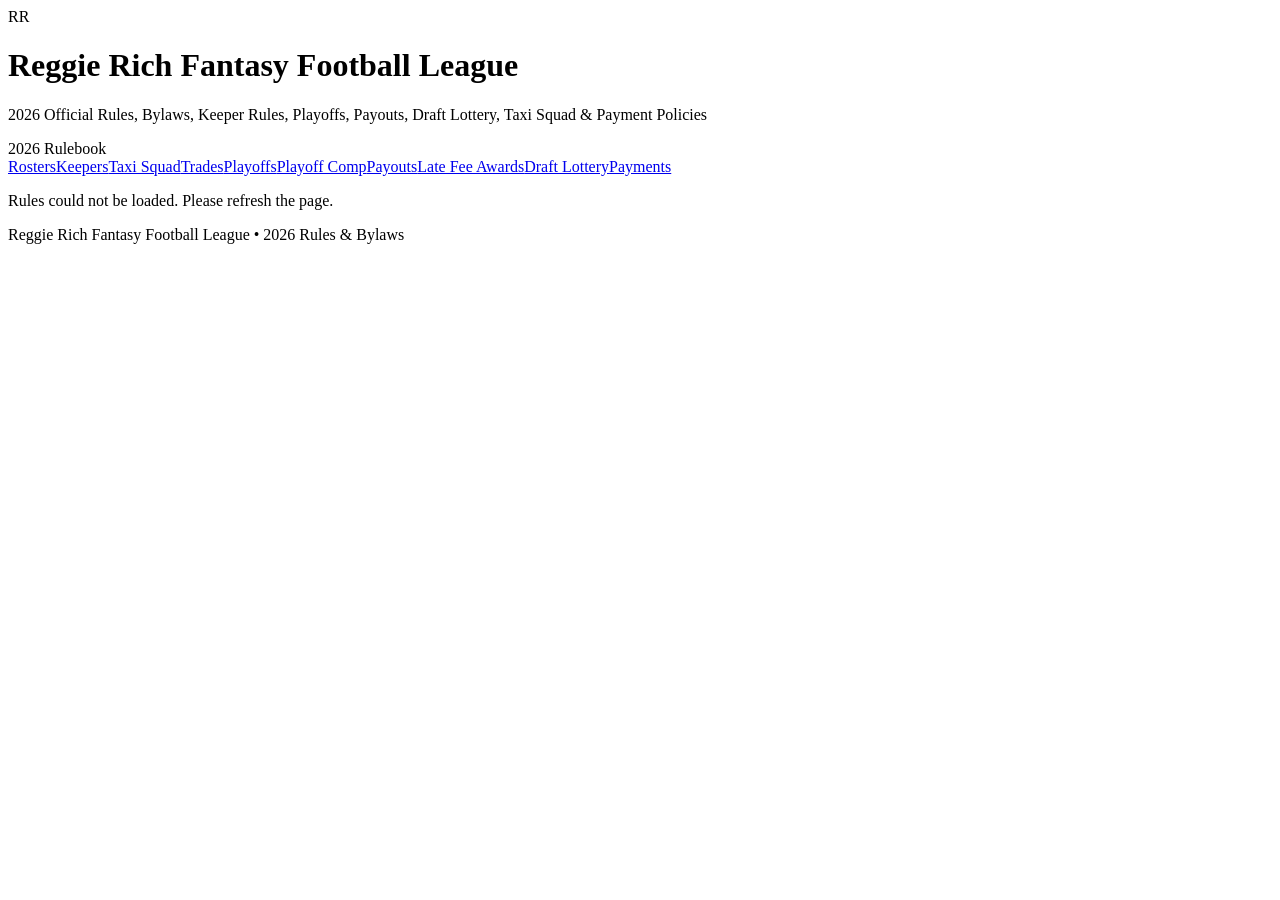
==== index.html @ 4e583990 "Publish 2026 Reggie Rich rules site" ====
<!doctype html><html lang="en"><head><meta charset="utf-8"><meta name="viewport" content="width=device-width,initial-scale=1"><title>Reggie Rich Fantasy Football League — 2026 Rules & Bylaws</title><link rel="stylesheet" href="styles.css"></head><body><header><div class="logo">RR</div><h1>Reggie Rich Fantasy Football League</h1><p>2026 Official Rules, Bylaws, Keeper Rules, Playoffs, Payouts, Draft Lottery, Taxi Squad & Payment Policies</p><span class="badge">2026 Rulebook</span></header><nav><a href="#rosters">Rosters</a><a href="#keepers">Keepers</a><a href="#taxi">Taxi Squad</a><a href="#trades">Trades</a><a href="#playoffs">Playoffs</a><a href="#competition">Playoff Comp</a><a href="#money">Payouts</a><a href="#awards">Late Fee Awards</a><a href="#lottery">Draft Lottery</a><a href="#payments">Payments</a></nav><main id="rules"><p class="loading">Loading official rules…</p></main><footer>Reggie Rich Fantasy Football League • 2026 Rules & Bylaws</footer><script>const files=['01-rosters-keepers.html','02-taxi-trades.html','03-playoffs.html','04-money-awards.html','05-lottery-payments.html'];Promise.all(files.map(f=>fetch(f).then(r=>{if(!r.ok)throw new Error(f);return r.text()}))).then(parts=>document.getElementById('rules').innerHTML=parts.join('')).catch(()=>document.getElementById('rules').innerHTML='<section><div class="content"><p>Rules could not be loaded. Please refresh the page.</p></div></section>');</script></body></html>
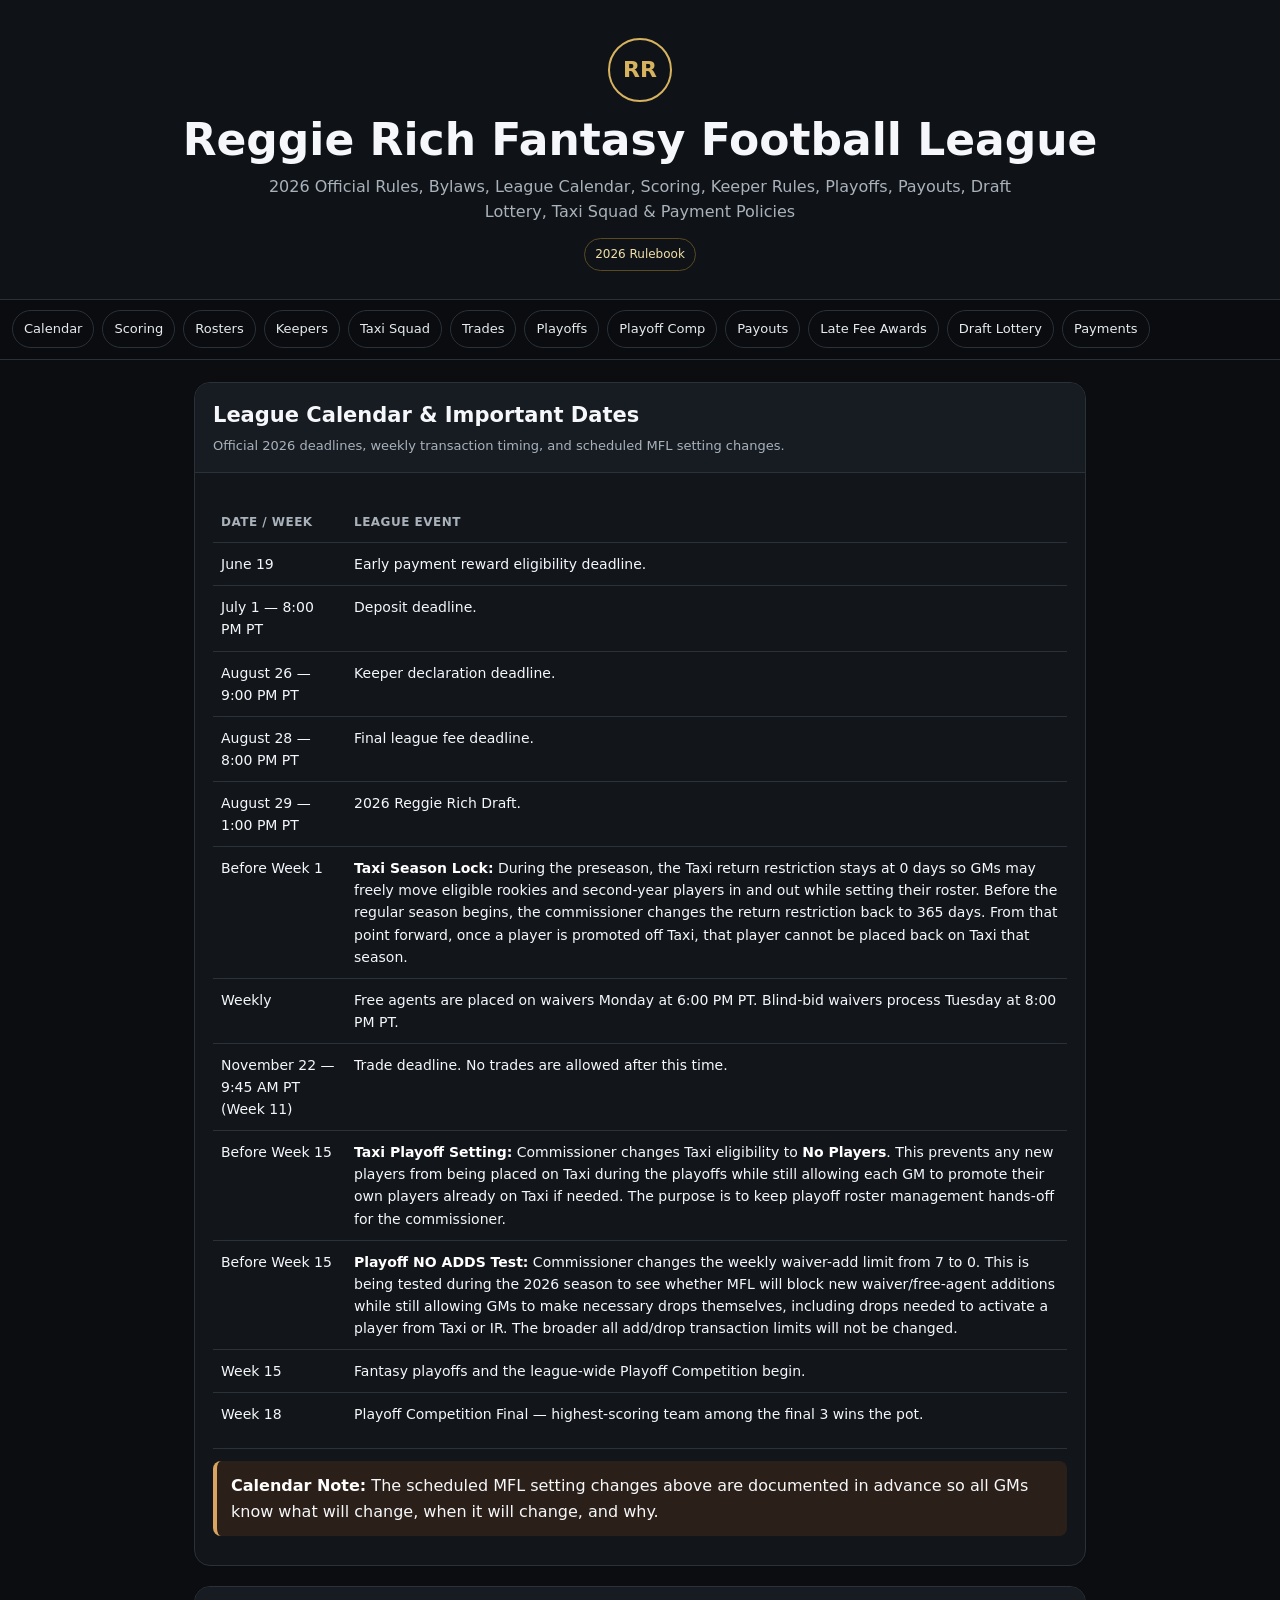
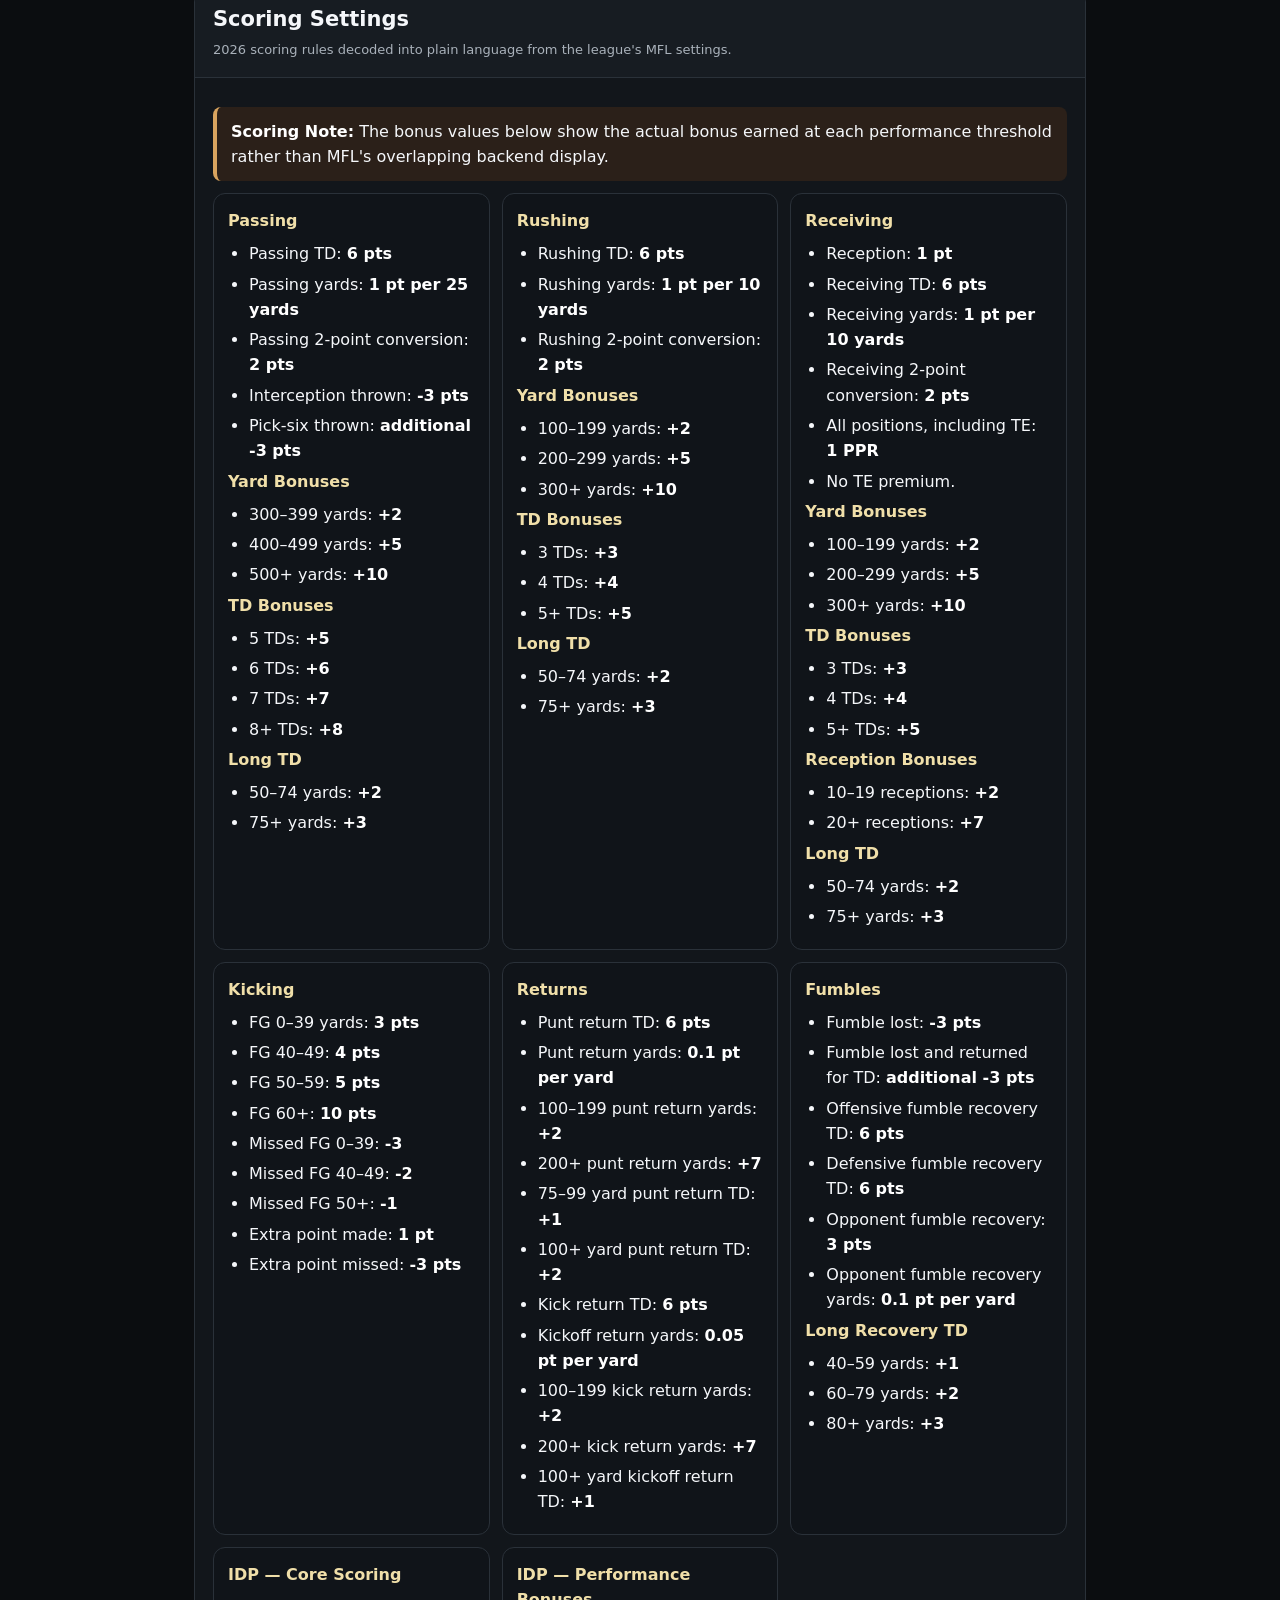
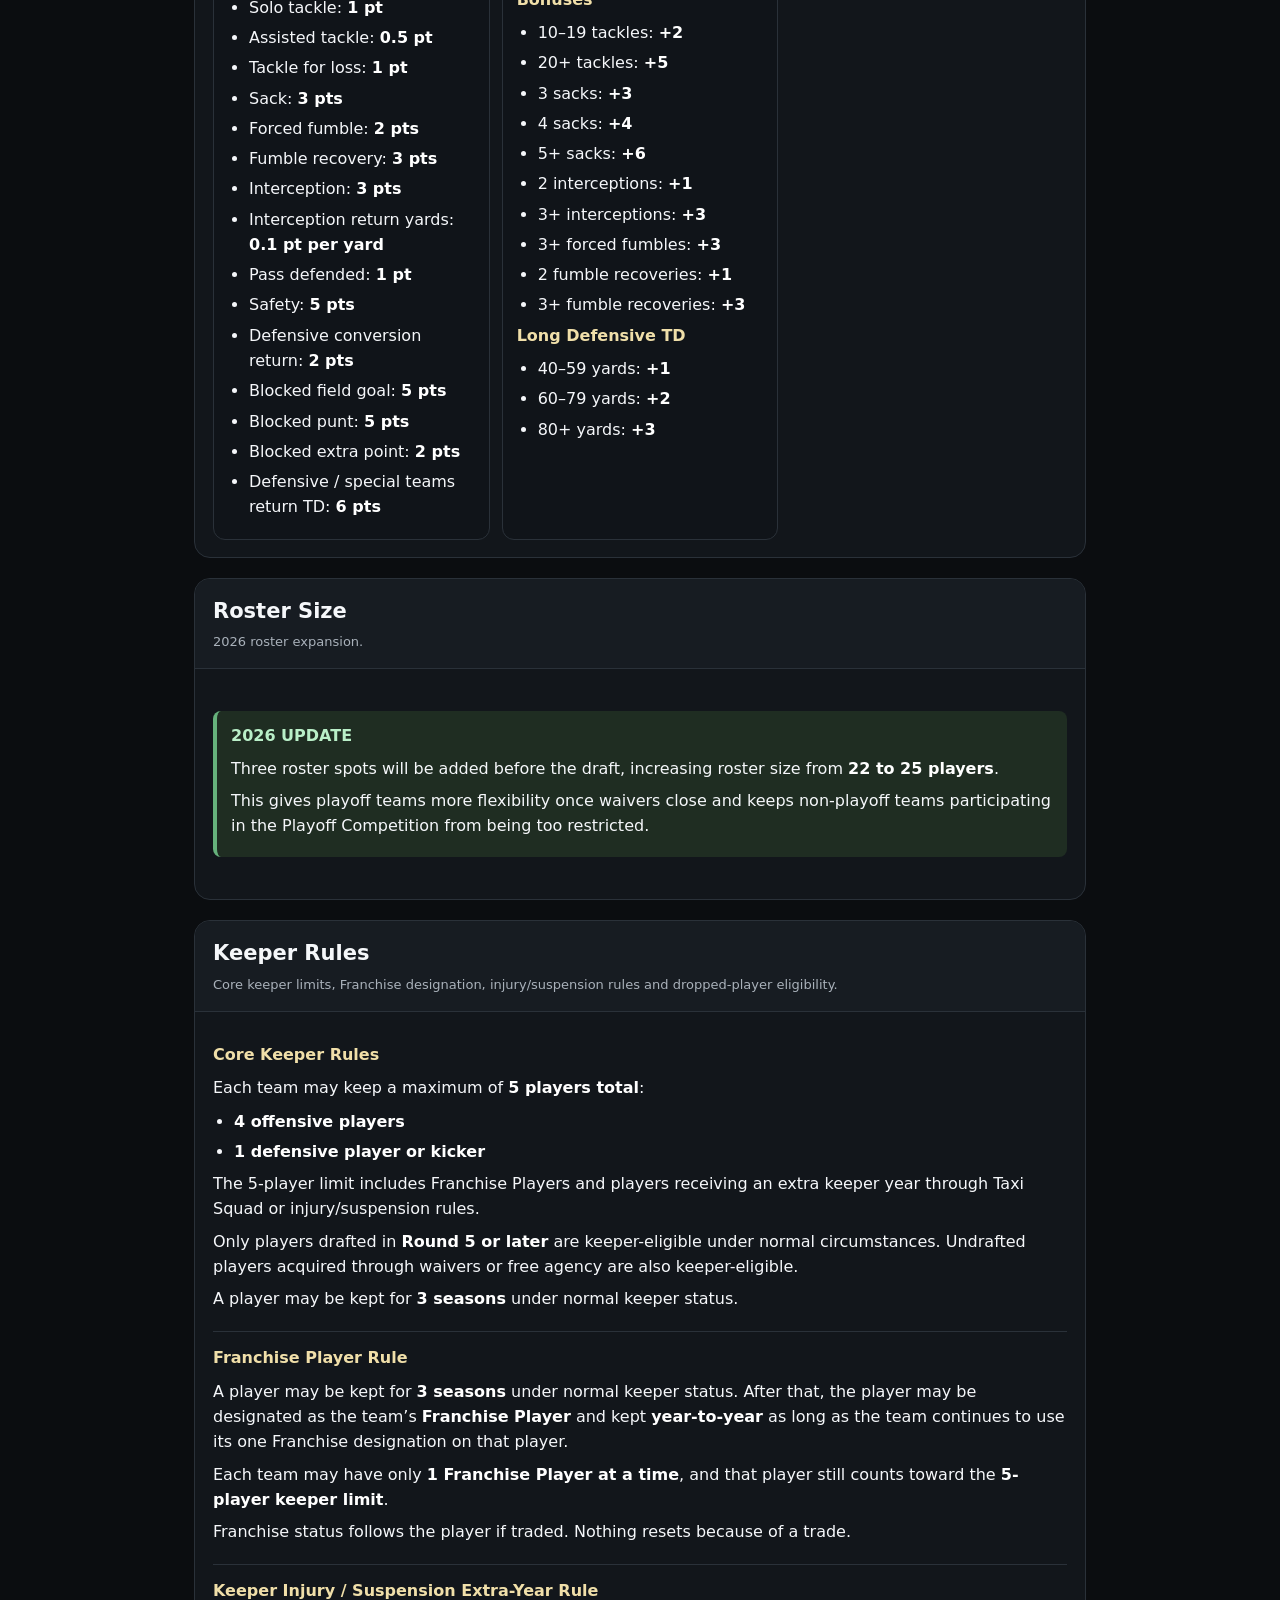
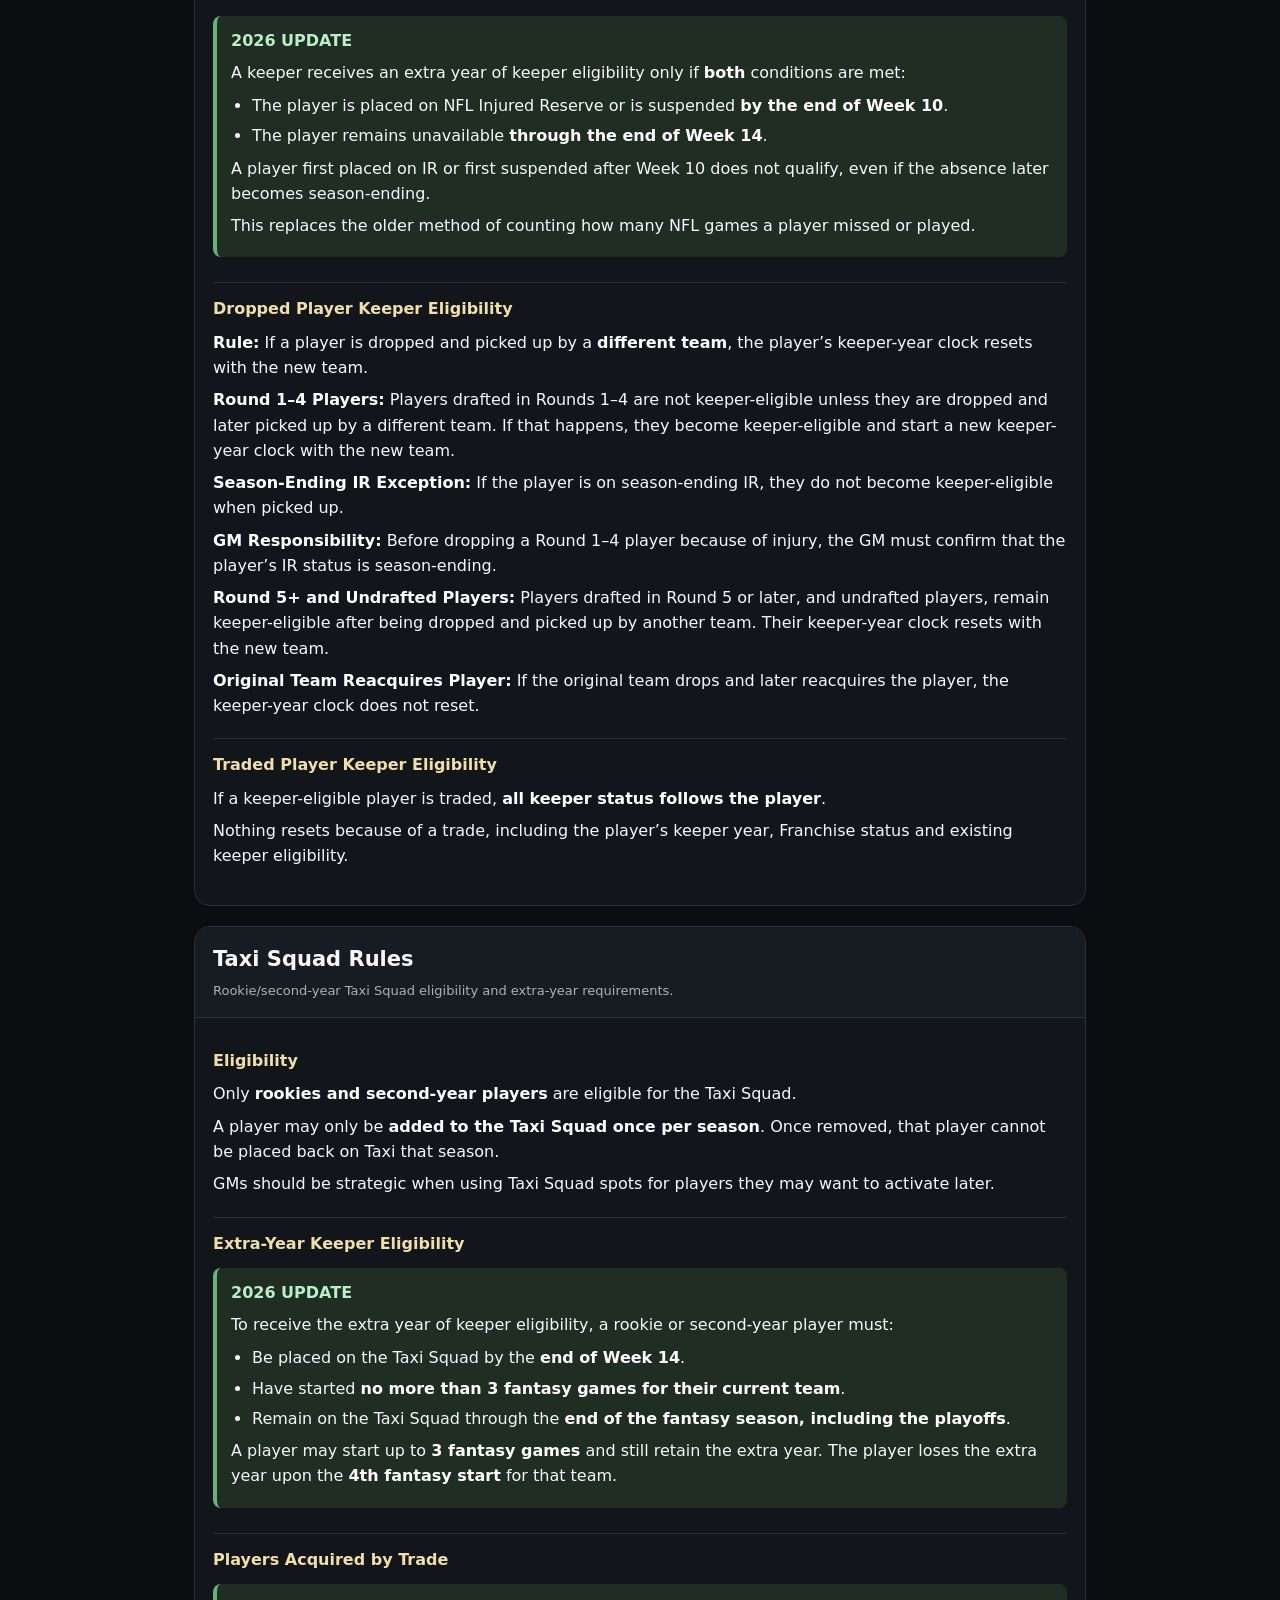
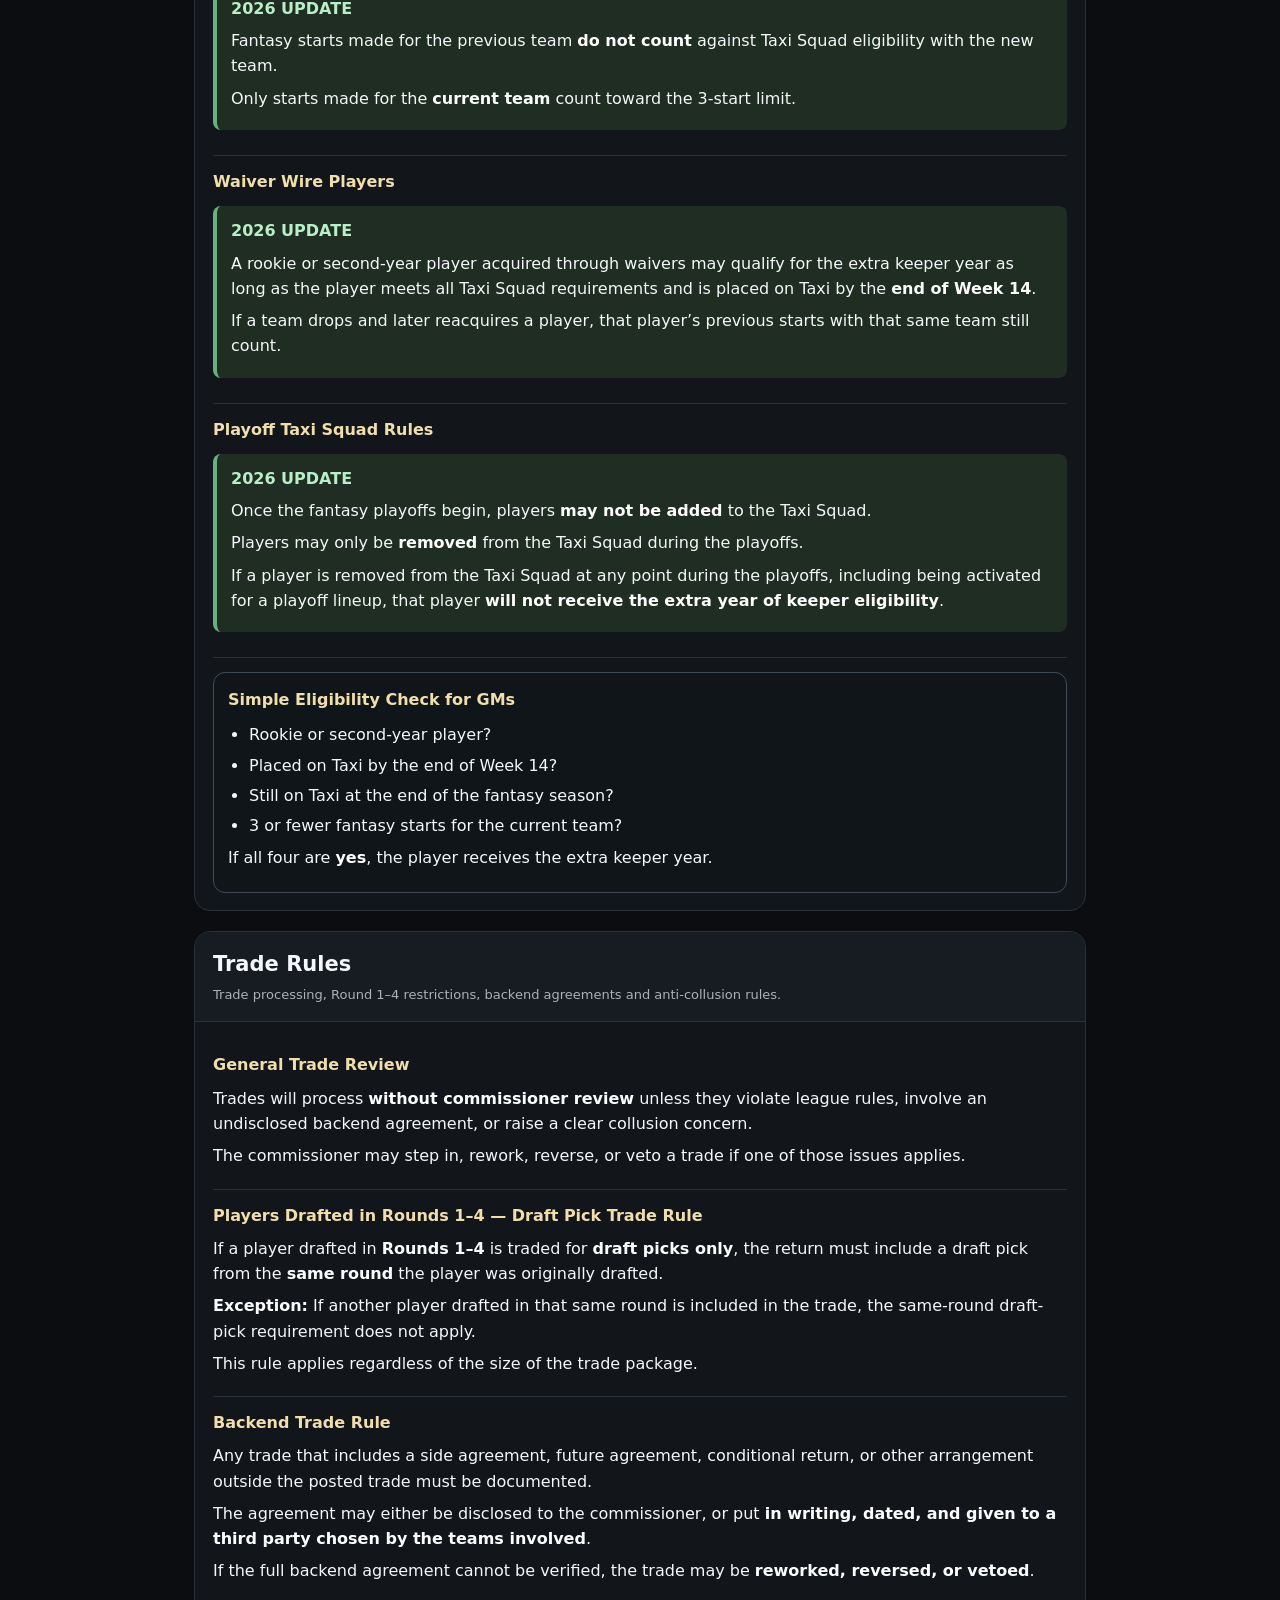
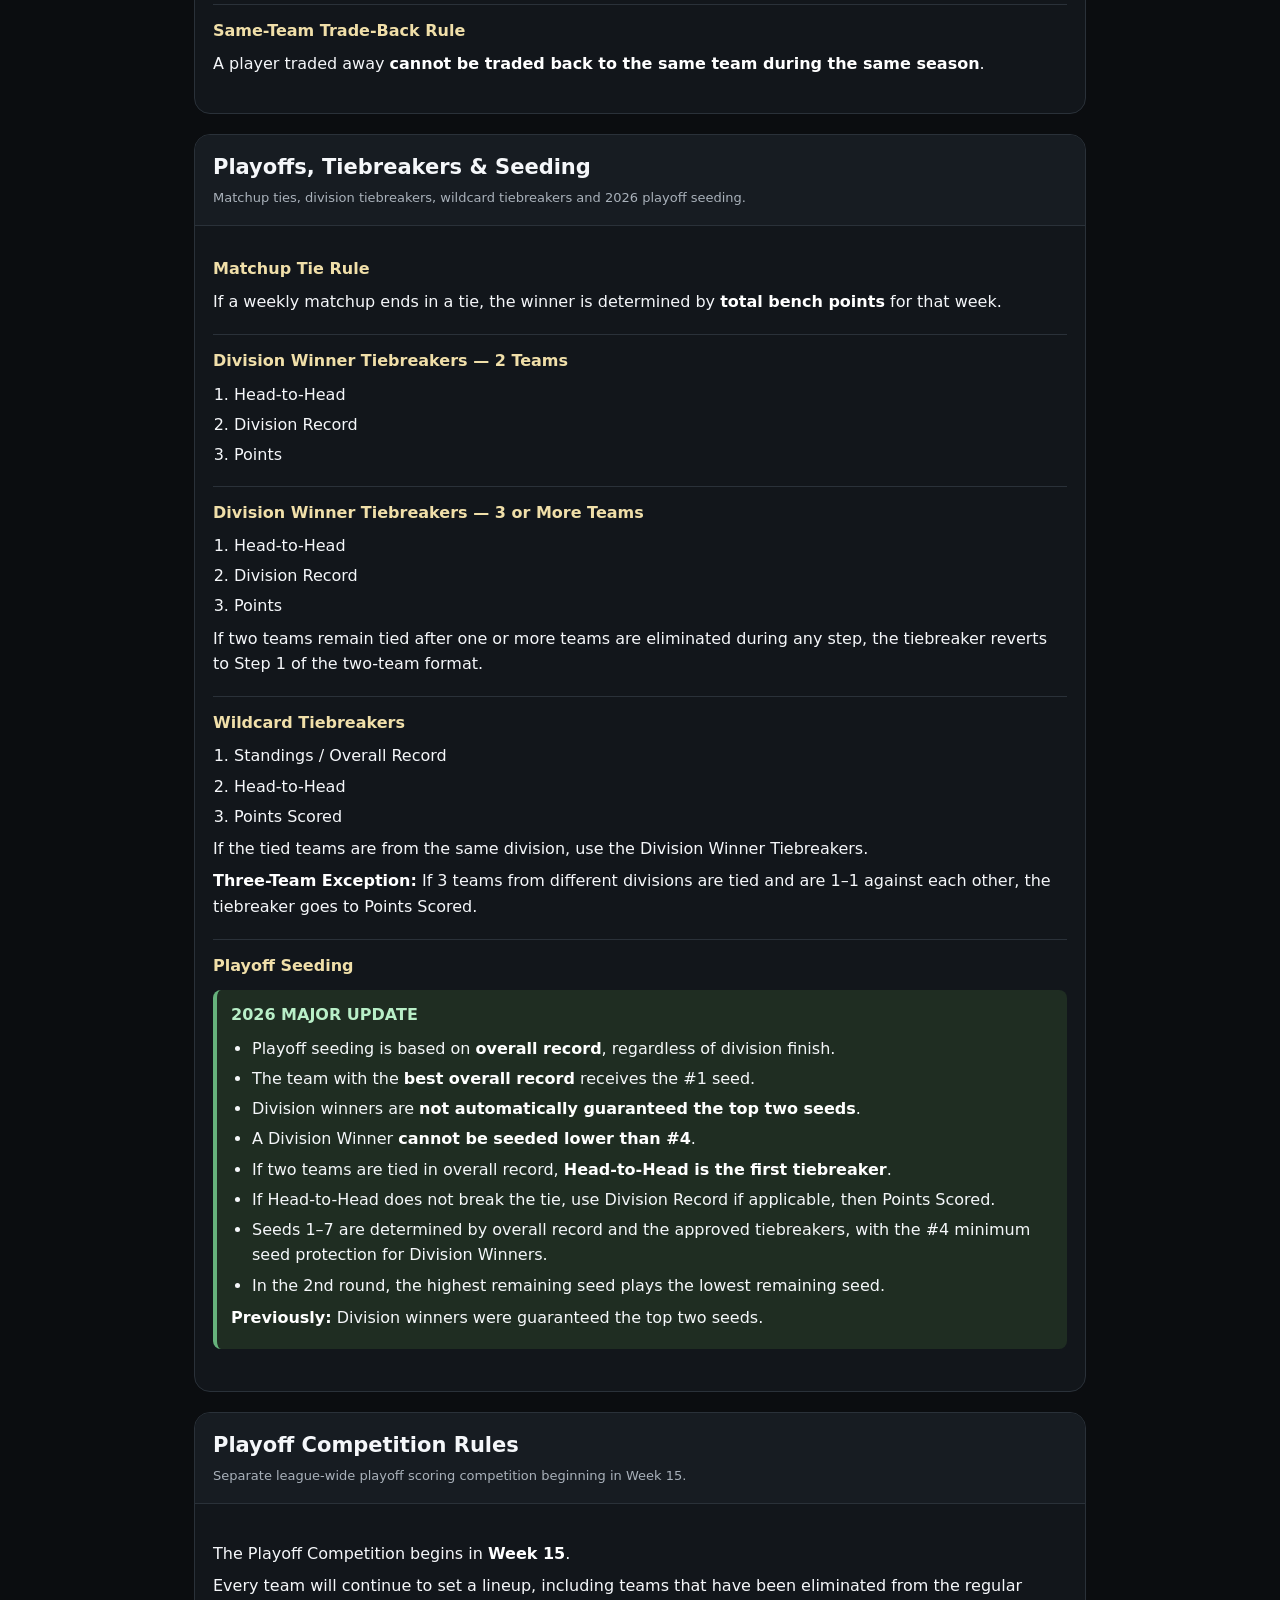
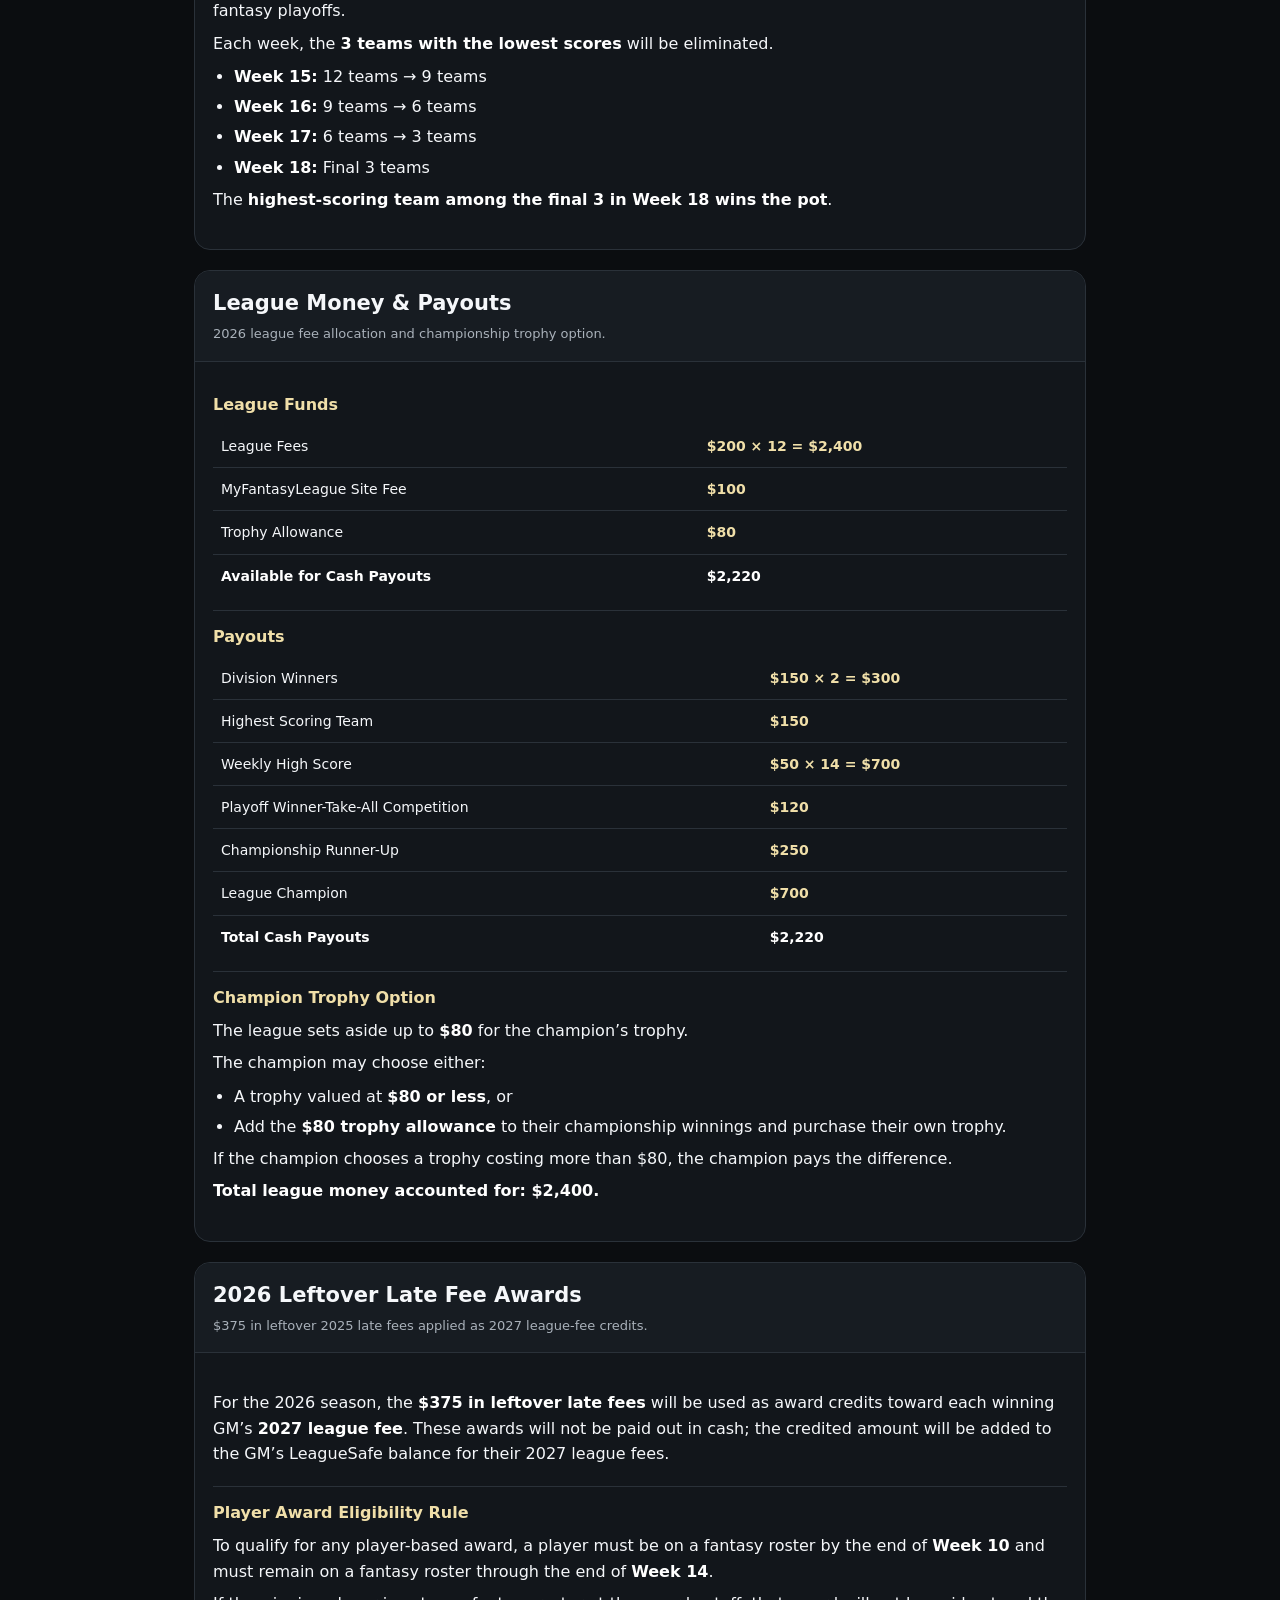
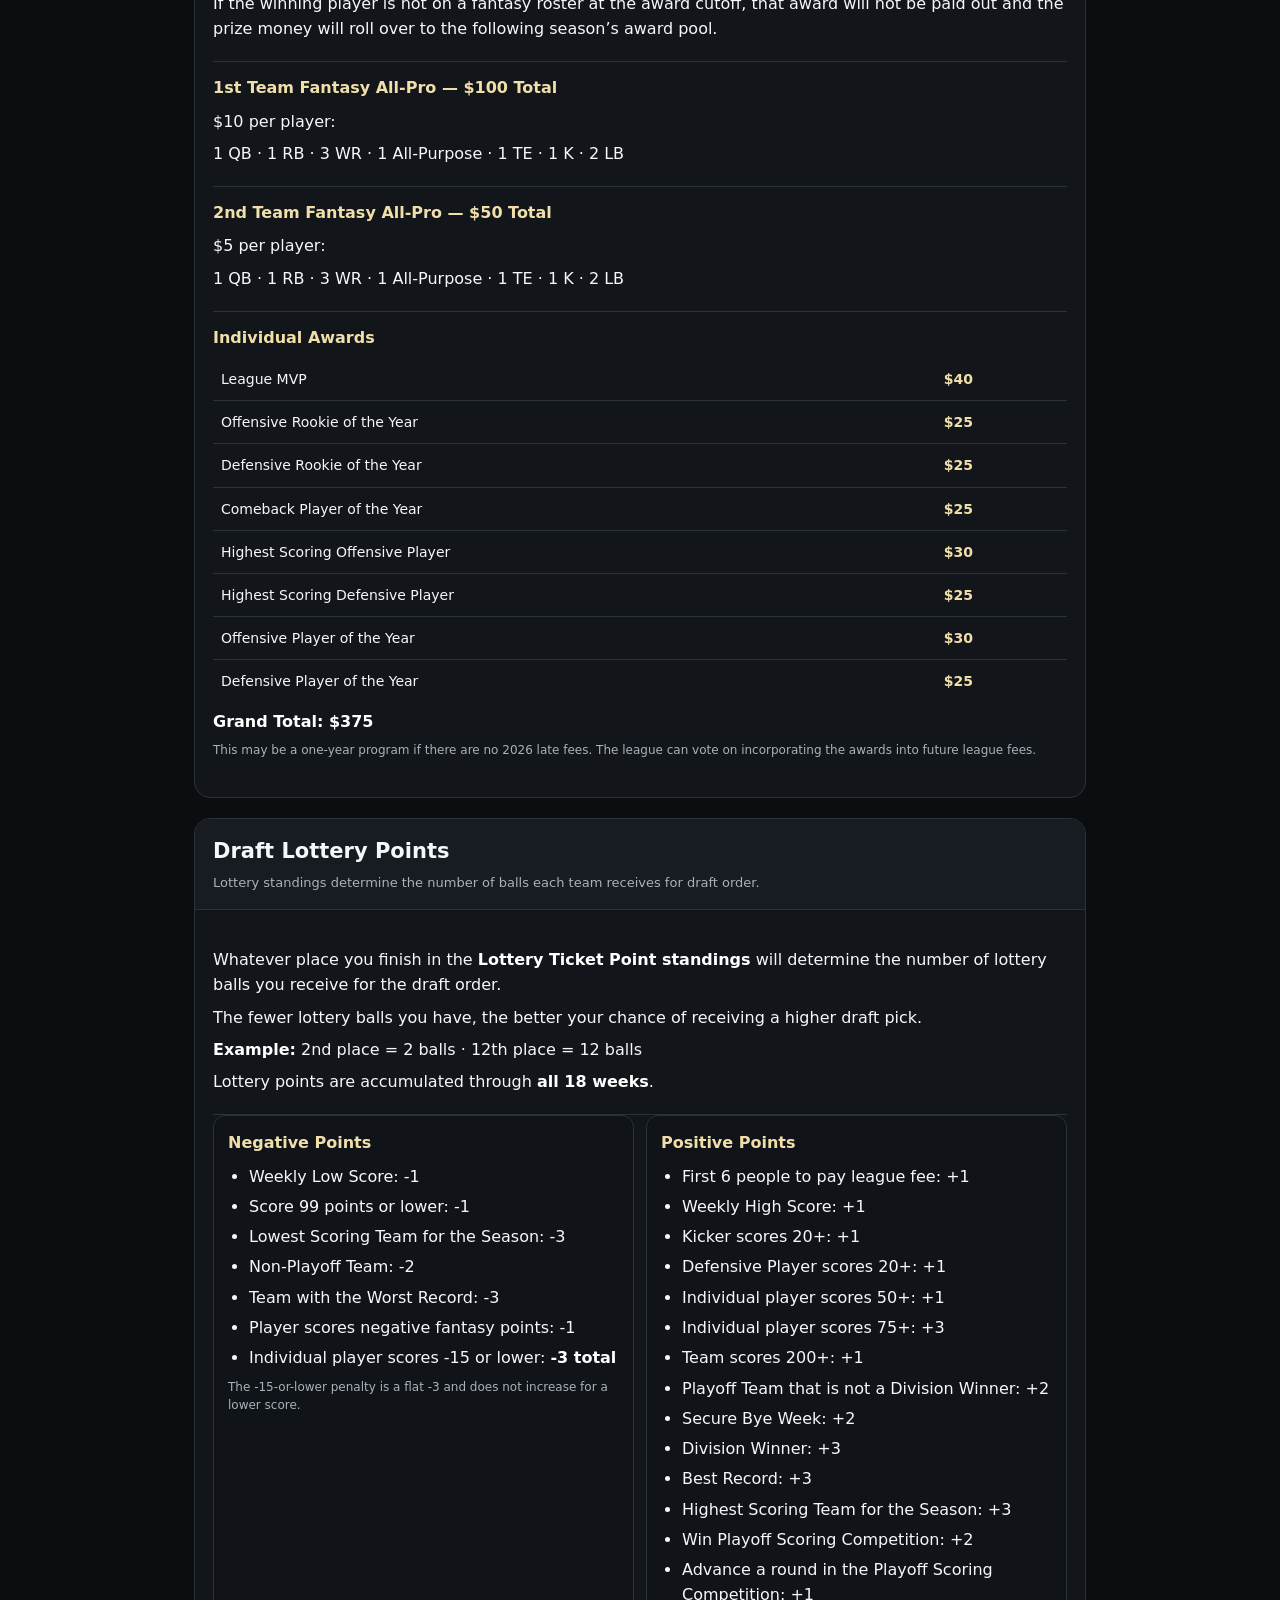
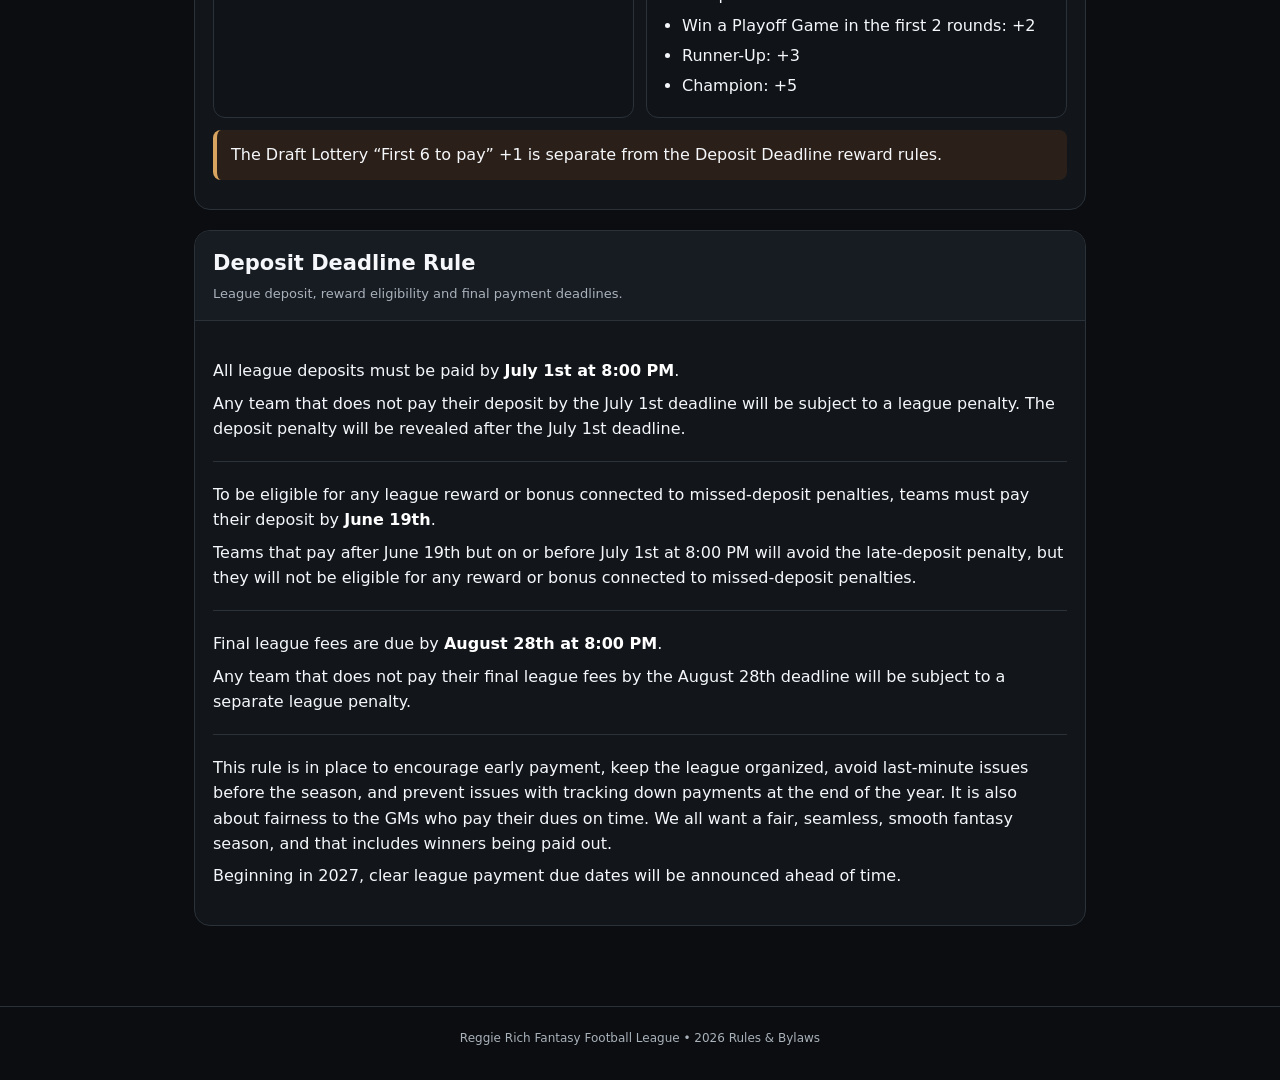
==== commit 18009bae: "Add calendar and scoring navigation" ====
--- a/index.html
+++ b/index.html
@@ -1 +1 @@
-<!doctype html><html lang="en"><head><meta charset="utf-8"><meta name="viewport" content="width=device-width,initial-scale=1"><title>Reggie Rich Fantasy Football League — 2026 Rules & Bylaws</title><link rel="stylesheet" href="styles.css"></head><body><header><div class="logo">RR</div><h1>Reggie Rich Fantasy Football League</h1><p>2026 Official Rules, Bylaws, Keeper Rules, Playoffs, Payouts, Draft Lottery, Taxi Squad & Payment Policies</p><span class="badge">2026 Rulebook</span></header><nav><a href="#rosters">Rosters</a><a href="#keepers">Keepers</a><a href="#taxi">Taxi Squad</a><a href="#trades">Trades</a><a href="#playoffs">Playoffs</a><a href="#competition">Playoff Comp</a><a href="#money">Payouts</a><a href="#awards">Late Fee Awards</a><a href="#lottery">Draft Lottery</a><a href="#payments">Payments</a></nav><main id="rules"><p class="loading">Loading official rules…</p></main><footer>Reggie Rich Fantasy Football League • 2026 Rules & Bylaws</footer><script>const files=['01-rosters-keepers.html','02-taxi-trades.html','03-playoffs.html','04-money-awards.html','05-lottery-payments.html'];Promise.all(files.map(f=>fetch(f).then(r=>{if(!r.ok)throw new Error(f);return r.text()}))).then(parts=>document.getElementById('rules').innerHTML=parts.join('')).catch(()=>document.getElementById('rules').innerHTML='<section><div class="content"><p>Rules could not be loaded. Please refresh the page.</p></div></section>');</script></body></html>+<!doctype html><html lang="en"><head><meta charset="utf-8"><meta name="viewport" content="width=device-width,initial-scale=1"><title>Reggie Rich Fantasy Football League — 2026 Rules & Bylaws</title><link rel="stylesheet" href="styles.css"></head><body><header><div class="logo">RR</div><h1>Reggie Rich Fantasy Football League</h1><p>2026 Official Rules, Bylaws, League Calendar, Scoring, Keeper Rules, Playoffs, Payouts, Draft Lottery, Taxi Squad & Payment Policies</p><span class="badge">2026 Rulebook</span></header><nav><a href="#calendar">Calendar</a><a href="#scoring">Scoring</a><a href="#rosters">Rosters</a><a href="#keepers">Keepers</a><a href="#taxi">Taxi Squad</a><a href="#trades">Trades</a><a href="#playoffs">Playoffs</a><a href="#competition">Playoff Comp</a><a href="#money">Payouts</a><a href="#awards">Late Fee Awards</a><a href="#lottery">Draft Lottery</a><a href="#payments">Payments</a></nav><main id="rules"><p class="loading">Loading official rules…</p></main><footer>Reggie Rich Fantasy Football League • 2026 Rules & Bylaws</footer><script>const files=['06-calendar-scoring.html','01-rosters-keepers.html','02-taxi-trades.html','03-playoffs.html','04-money-awards.html','05-lottery-payments.html'];Promise.all(files.map(f=>fetch(f).then(r=>{if(!r.ok)throw new Error(f);return r.text()}))).then(parts=>document.getElementById('rules').innerHTML=parts.join('')).catch(()=>document.getElementById('rules').innerHTML='<section><div class="content"><p>Rules could not be loaded. Please refresh the page.</p></div></section>');</script></body></html>
--- a/styles.css
+++ b/styles.css
@@ -0,0 +1 @@
+:root{--bg:#0b0d10;--panel:#12161b;--panel2:#171c22;--text:#f5f7fa;--muted:#a9b1ba;--line:#2a3139;--gold:#d7b35f;--gold-soft:#f0dfa9;--update:#1f2d22;--update-line:#66b27c;--warn:#2b2019;--warn-line:#d9a45f}*{box-sizing:border-box}html{scroll-behavior:smooth}body{margin:0;background:var(--bg);color:var(--text);font-family:Inter,system-ui,-apple-system,BlinkMacSystemFont,"Segoe UI",Arial,sans-serif;line-height:1.58}header{background:#0f1318;border-bottom:1px solid var(--line);padding:38px 18px 28px;text-align:center}.logo{width:64px;height:64px;border-radius:50%;border:2px solid var(--gold);display:grid;place-items:center;margin:0 auto 14px;color:var(--gold);font-weight:900;font-size:22px}h1{margin:0;font-size:clamp(28px,6vw,44px);line-height:1.08}header p{margin:10px auto 0;max-width:760px;color:var(--muted)}.badge{display:inline-block;margin-top:14px;border:1px solid #5a4a22;color:var(--gold-soft);padding:6px 10px;border-radius:999px;font-size:12px}nav{position:sticky;top:0;z-index:30;display:flex;gap:8px;overflow:auto;padding:10px 12px;background:rgba(11,13,16,.96);border-bottom:1px solid var(--line);backdrop-filter:blur(8px);scrollbar-width:none}nav::-webkit-scrollbar{display:none}nav a{text-decoration:none;color:#e7ebef;border:1px solid var(--line);border-radius:999px;padding:8px 11px;font-size:13px;white-space:nowrap}main{max-width:920px;margin:0 auto;padding:22px 14px 60px}section{margin-bottom:20px;border:1px solid var(--line);border-radius:16px;overflow:hidden;background:var(--panel)}.section-head{background:var(--panel2);border-bottom:1px solid var(--line);padding:16px 18px}.section-head h2{margin:0;font-size:21px}.section-head p{margin:4px 0 0;color:var(--muted);font-size:13px}.content{padding:17px 18px}.rule{padding:13px 0;border-bottom:1px solid var(--line)}.rule:last-child{border-bottom:0}h3{margin:0 0 8px;font-size:16px;color:var(--gold-soft)}p{margin:7px 0}ul,ol{margin:8px 0 0;padding-left:21px}li{margin:5px 0}strong{color:#fff}.update{margin:12px 0;padding:12px 14px;background:var(--update);border-left:4px solid var(--update-line);border-radius:8px}.update b{color:#b9efc8}.note{margin:12px 0;padding:12px 14px;background:var(--warn);border-left:4px solid var(--warn-line);border-radius:8px}.quick{margin-top:14px;padding:14px;border:1px solid #3f4b58;border-radius:12px;background:#10151a}.quick h3{margin-bottom:10px}.grid{display:grid;grid-template-columns:repeat(auto-fit,minmax(220px,1fr));gap:12px}.card{padding:14px;border:1px solid var(--line);border-radius:12px;background:#101419}table{width:100%;border-collapse:collapse;font-size:14px}th,td{padding:10px 8px;border-bottom:1px solid var(--line);text-align:left;vertical-align:top}th{color:var(--muted);font-size:12px;text-transform:uppercase;letter-spacing:.04em}tr:last-child td{border-bottom:0}.money{font-weight:800;color:var(--gold-soft)}.small{font-size:12px;color:var(--muted)}footer{border-top:1px solid var(--line);color:var(--muted);text-align:center;padding:22px 14px 32px;font-size:12px}.loading{color:var(--muted);text-align:center;padding:40px}@media(max-width:600px){.content,.section-head{padding-left:14px;padding-right:14px}table{font-size:13px}th,td{padding:8px 6px}}
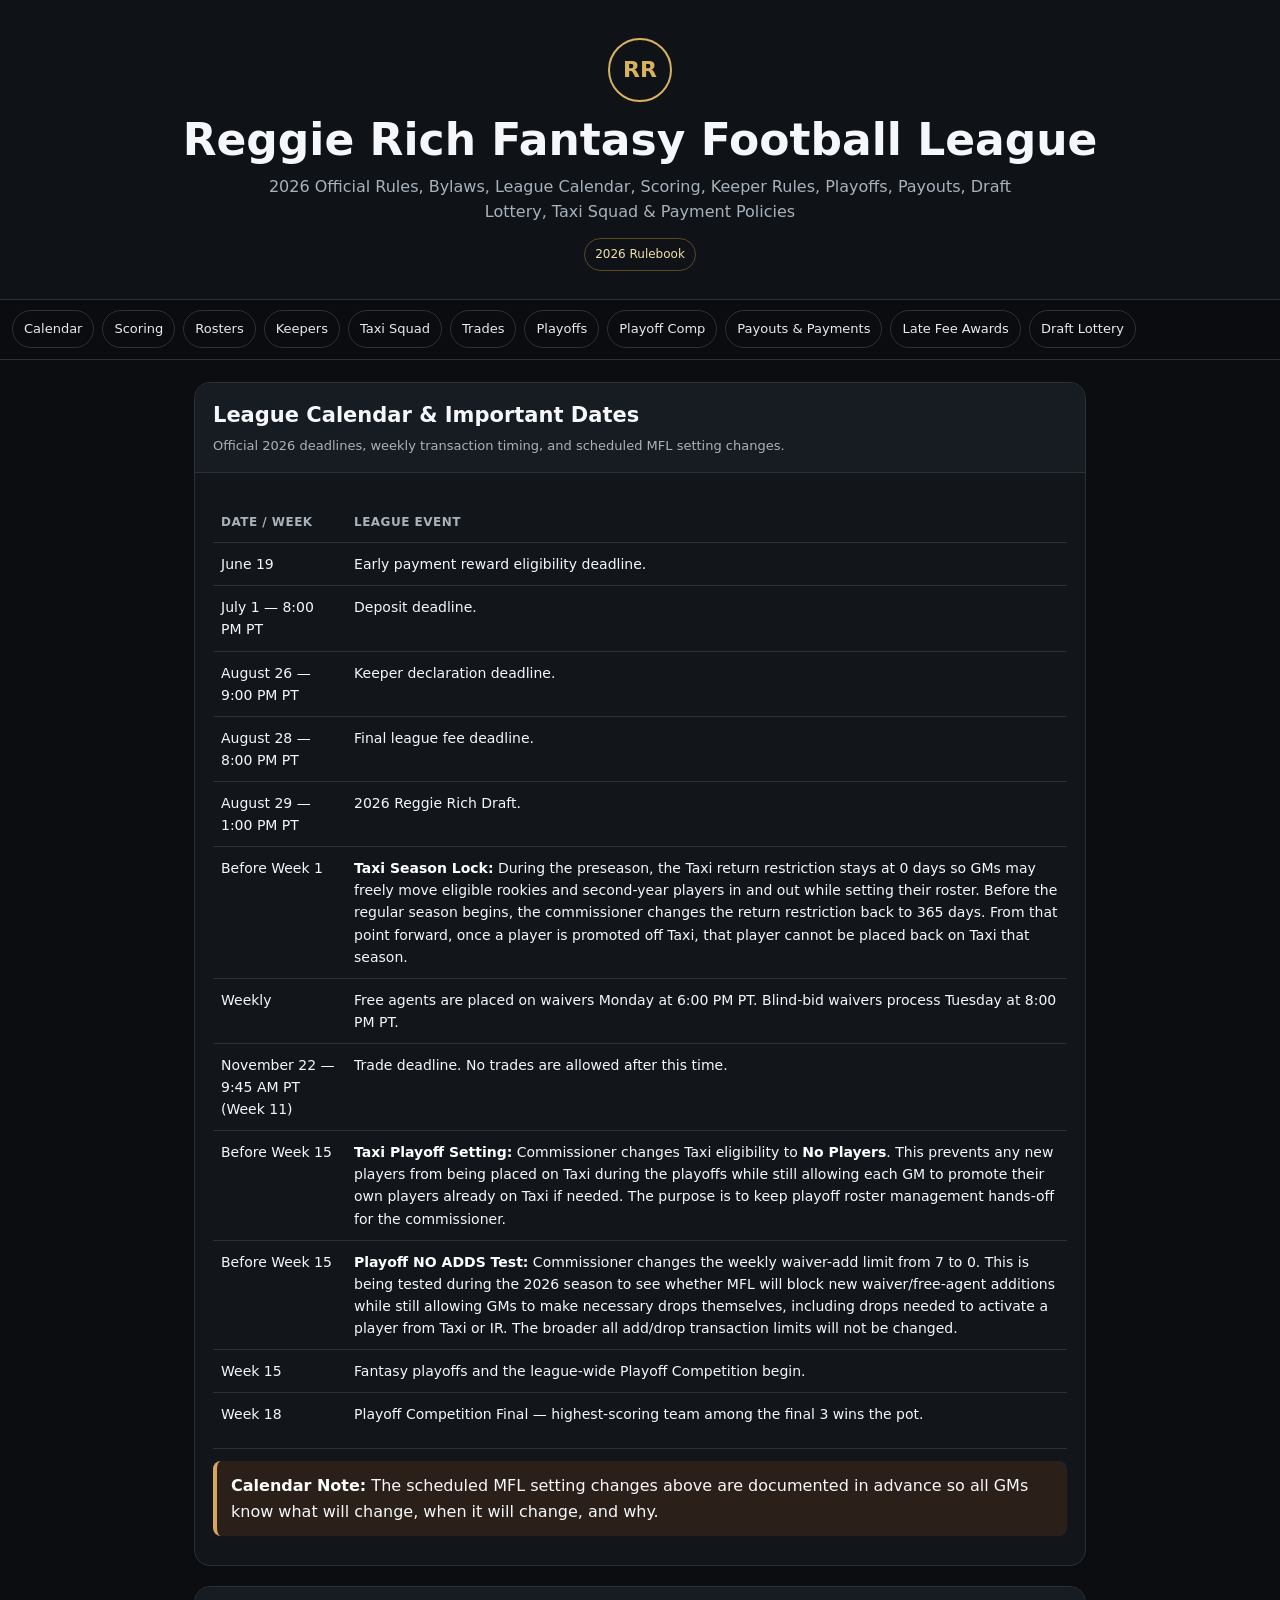
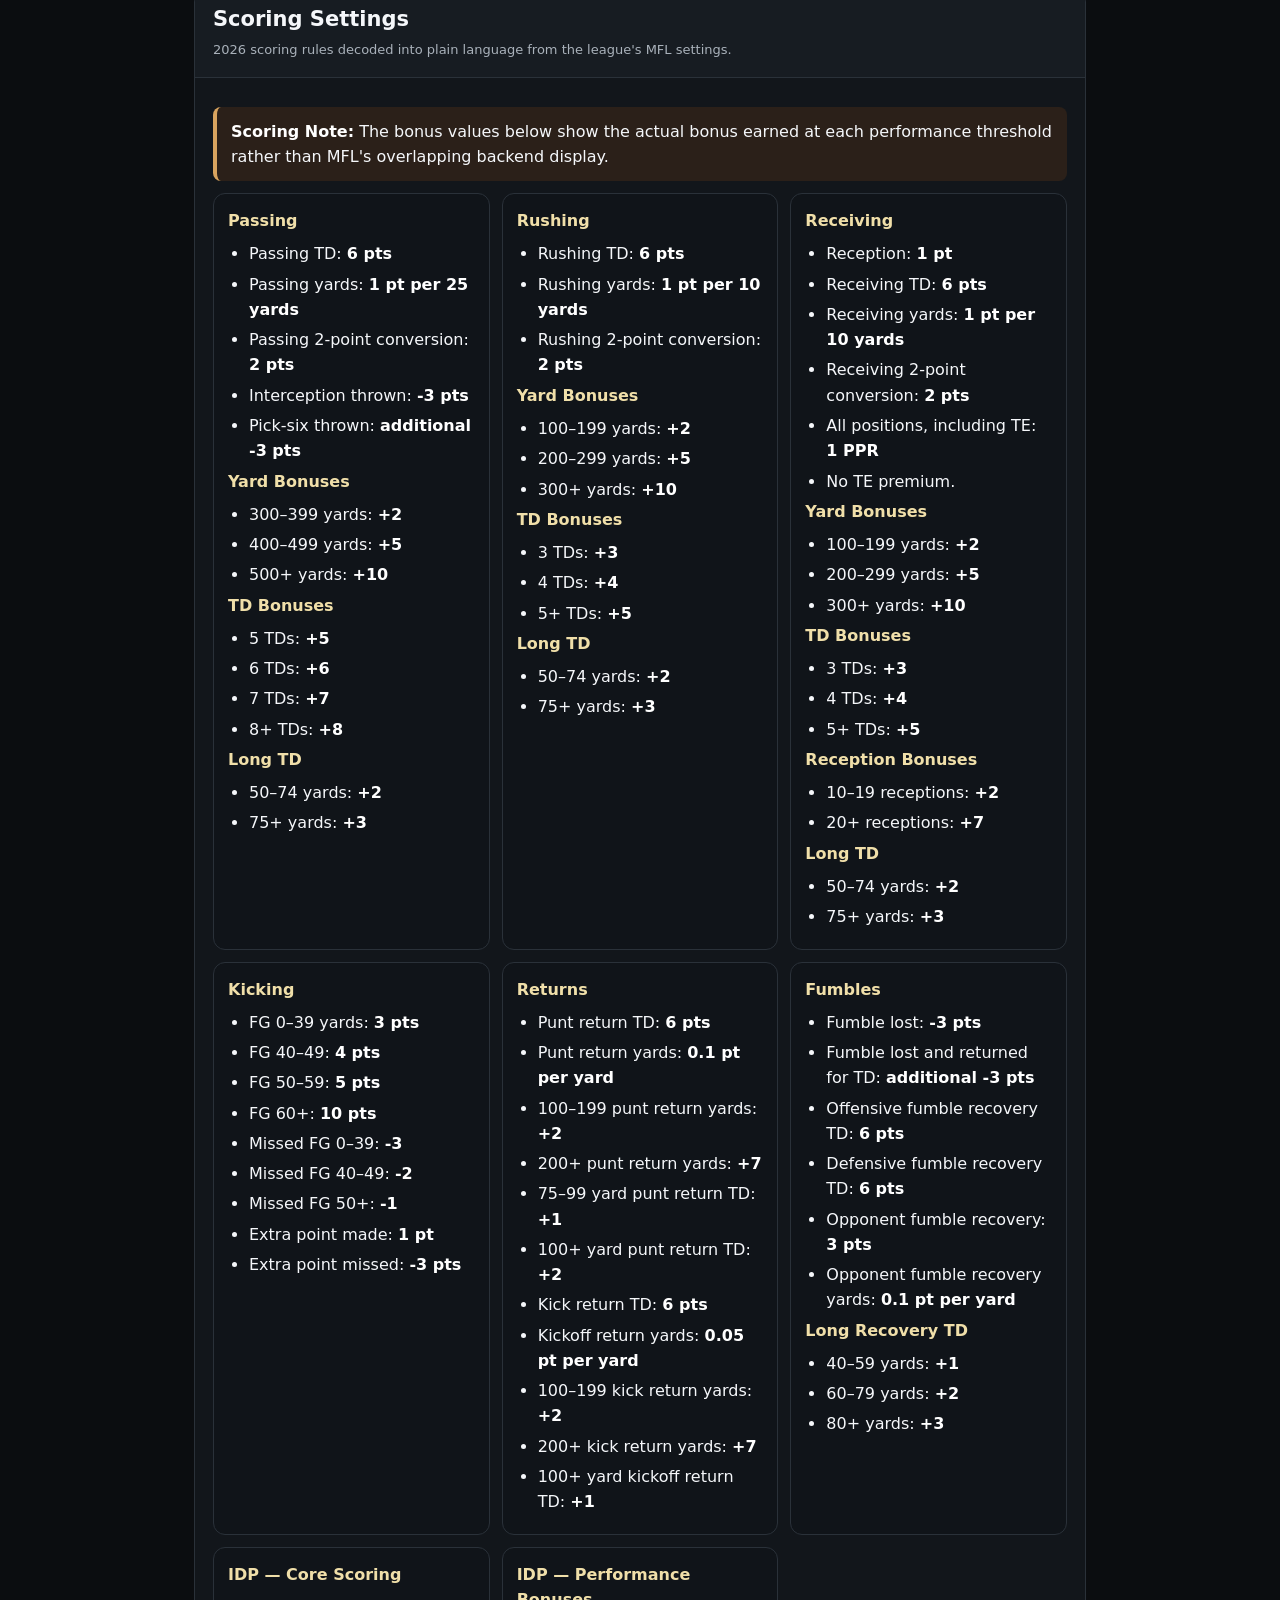
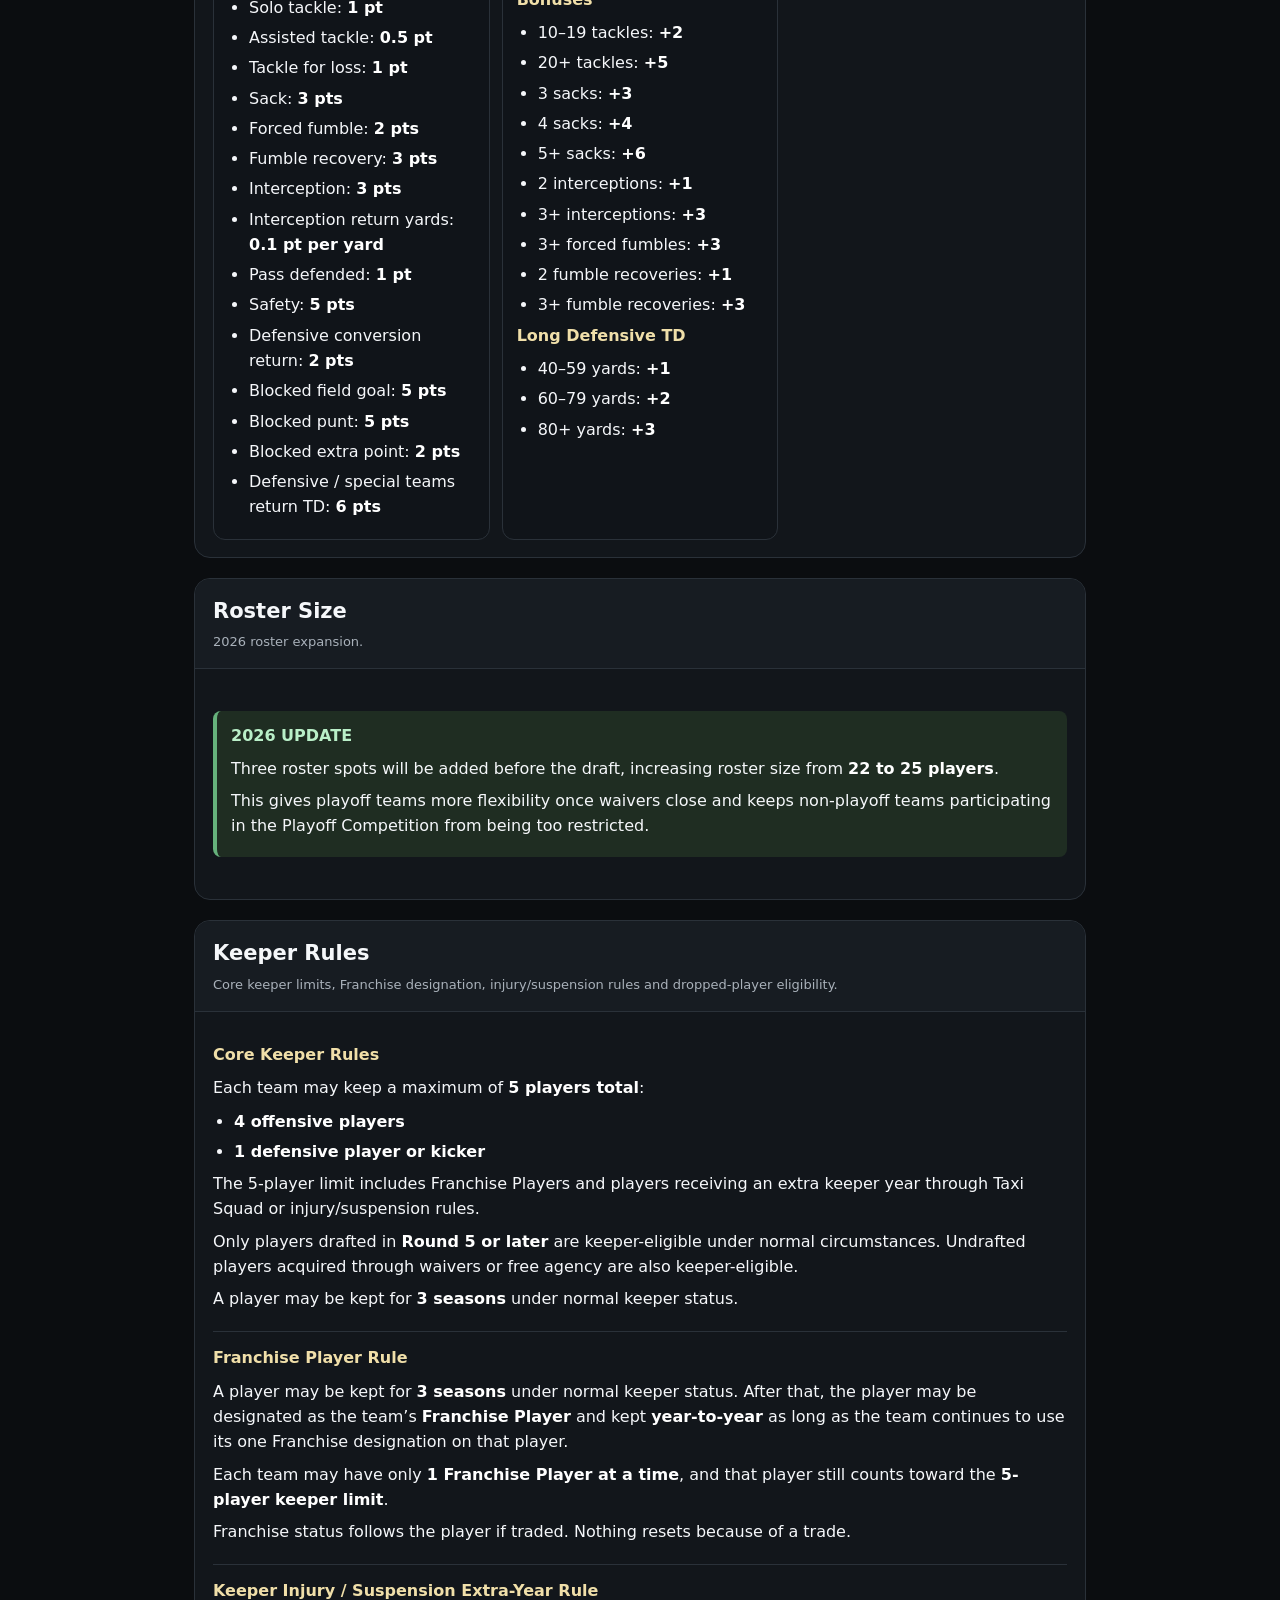
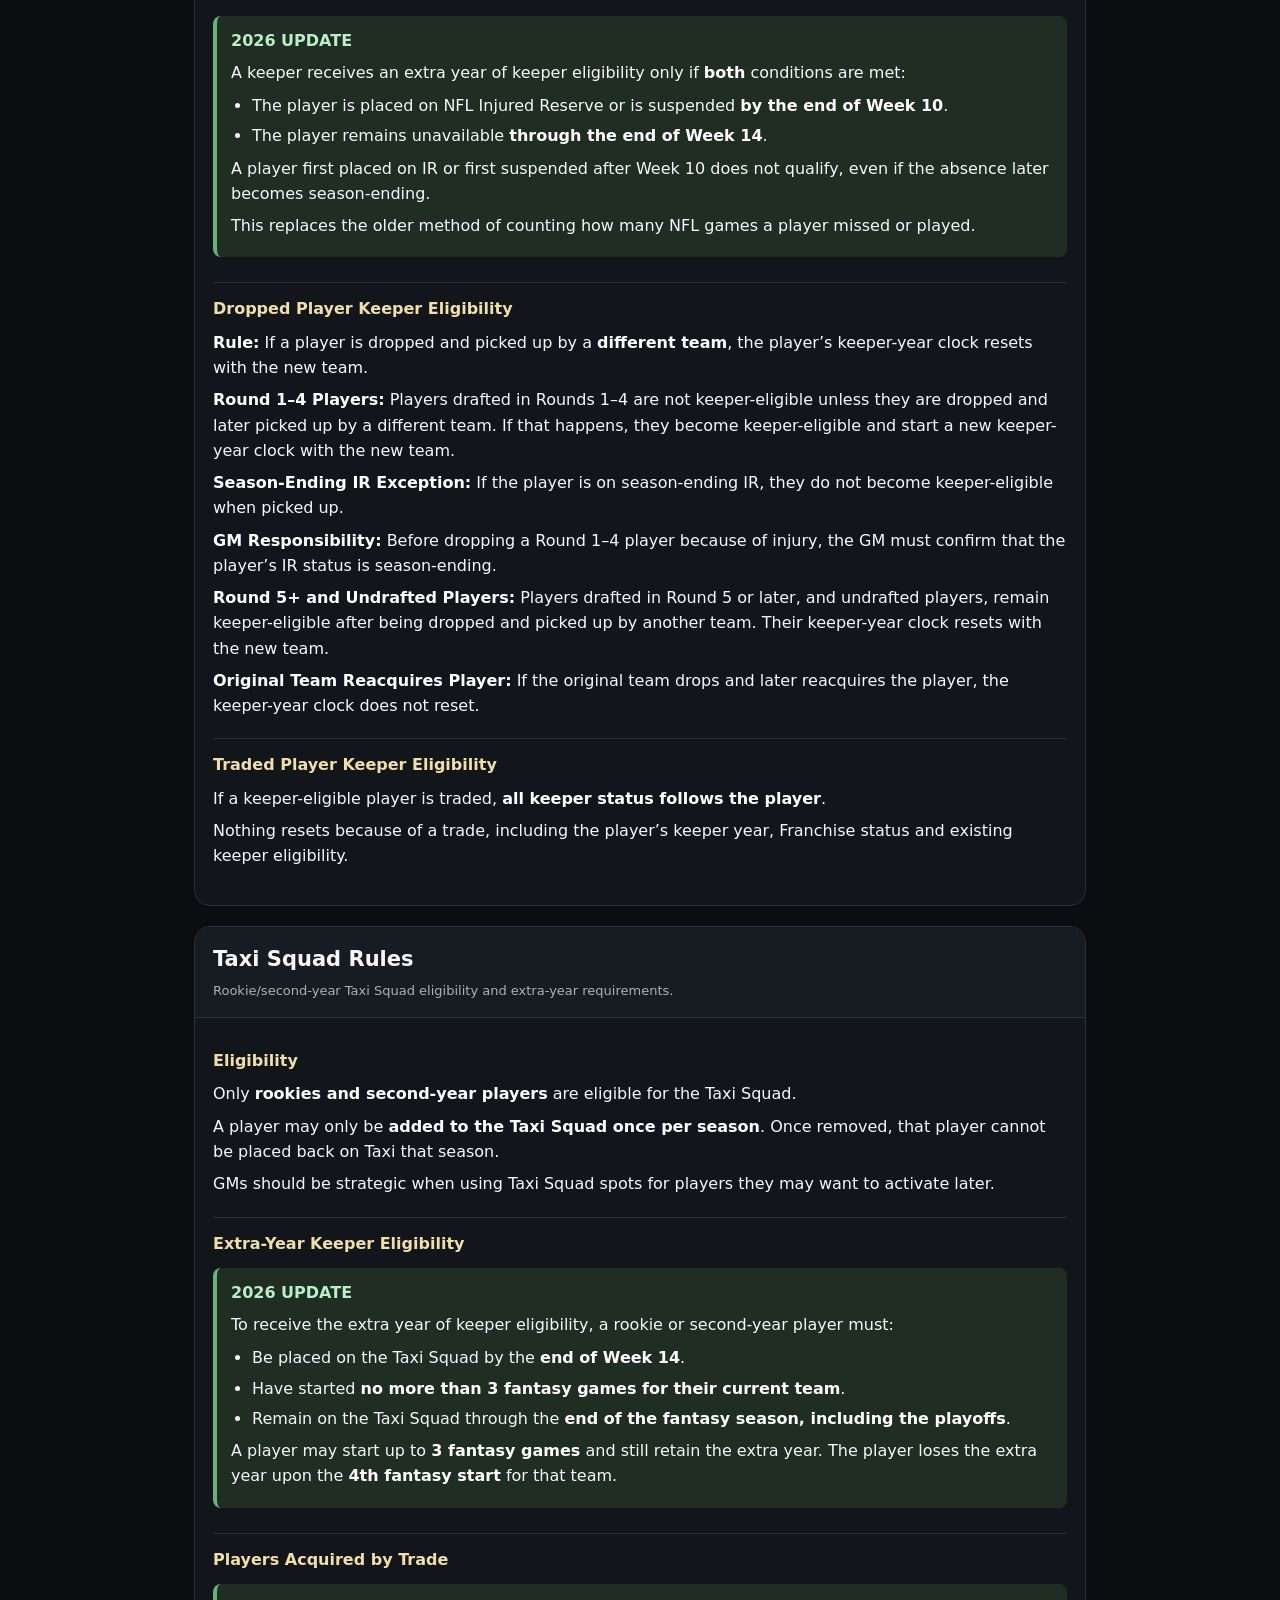
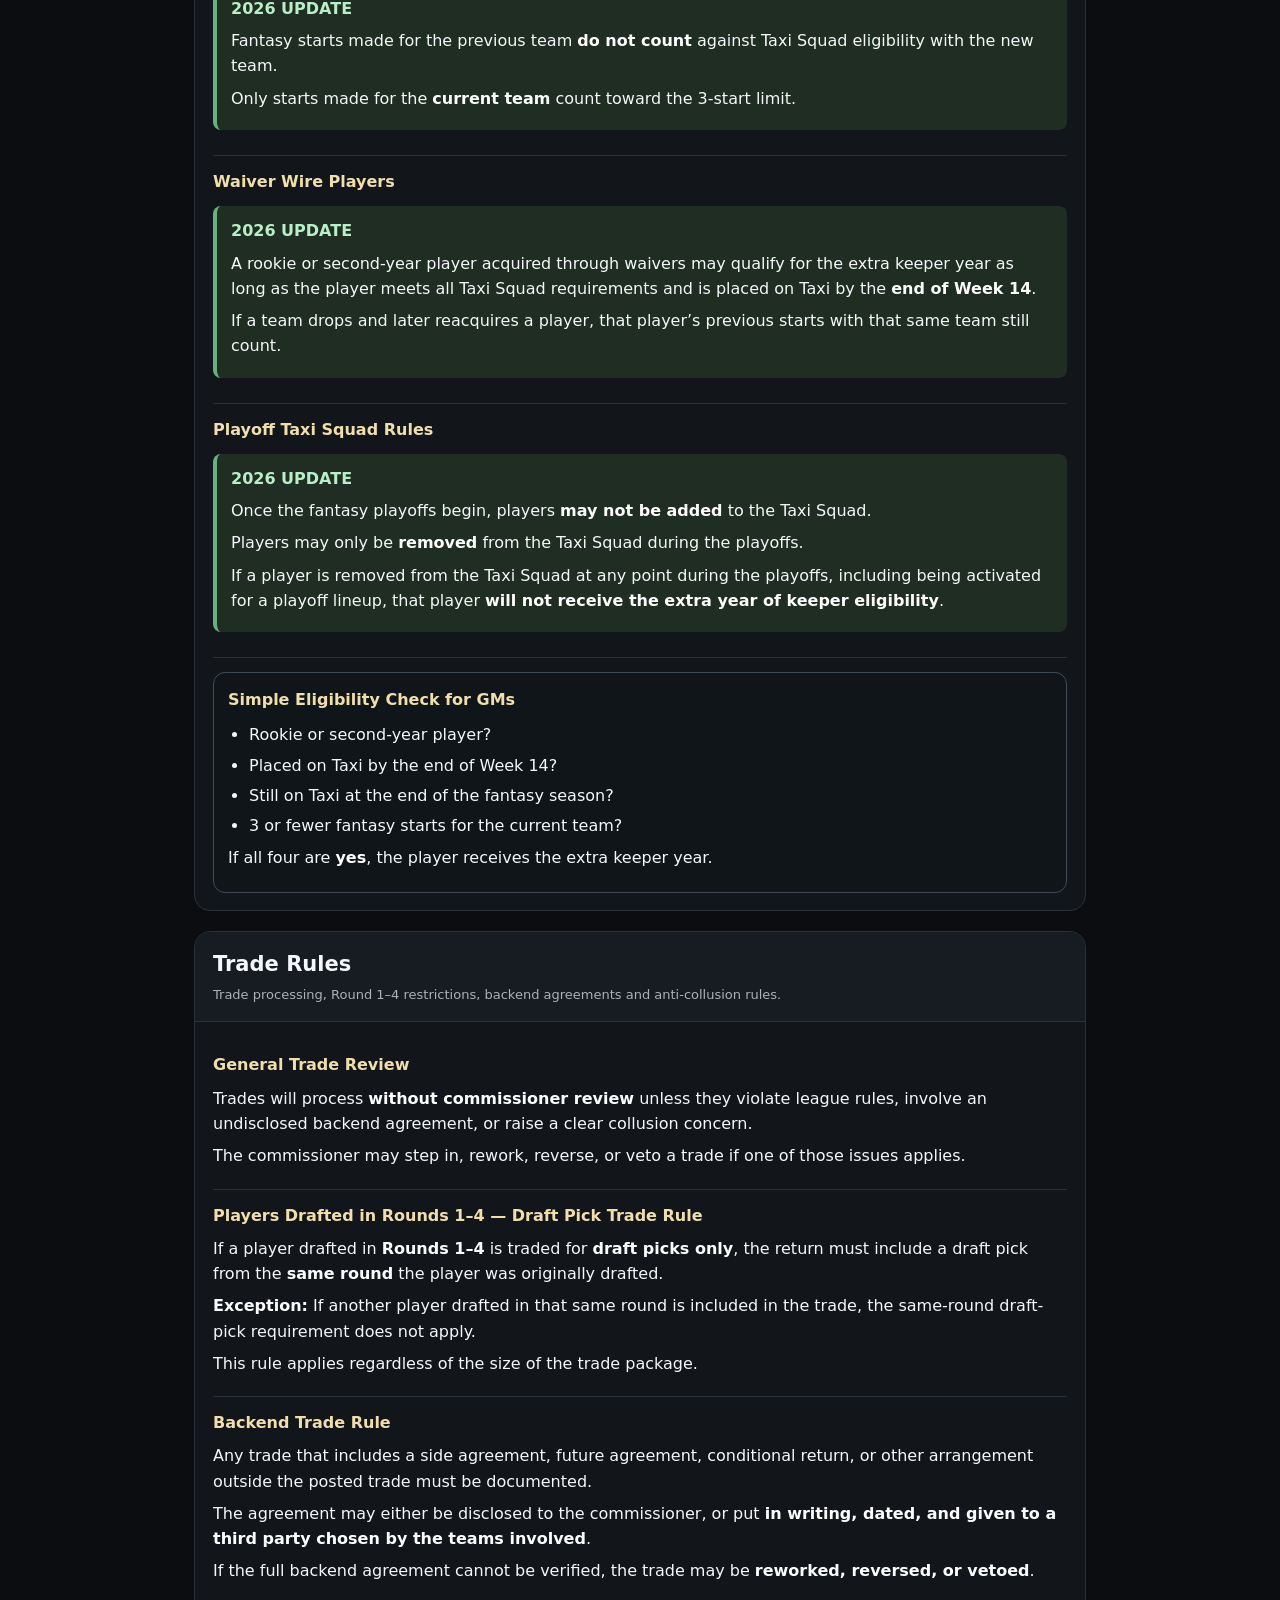
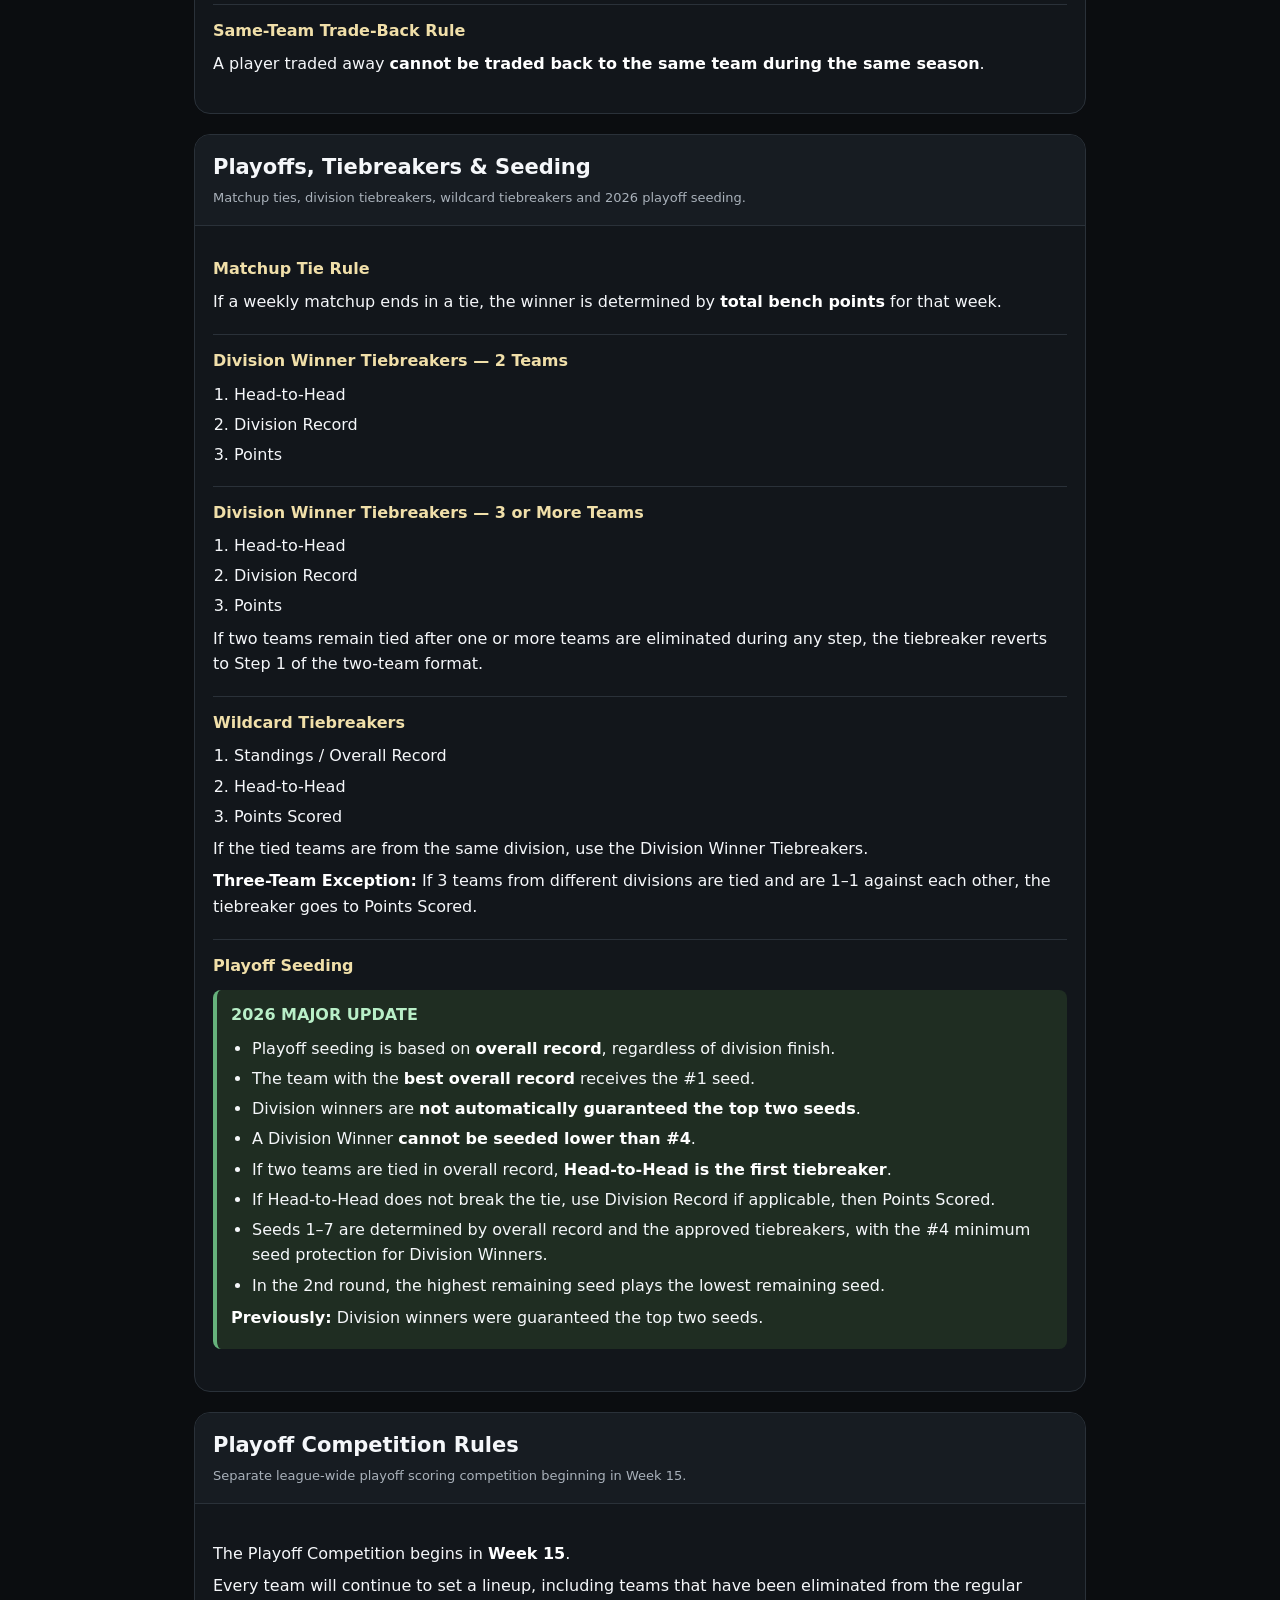
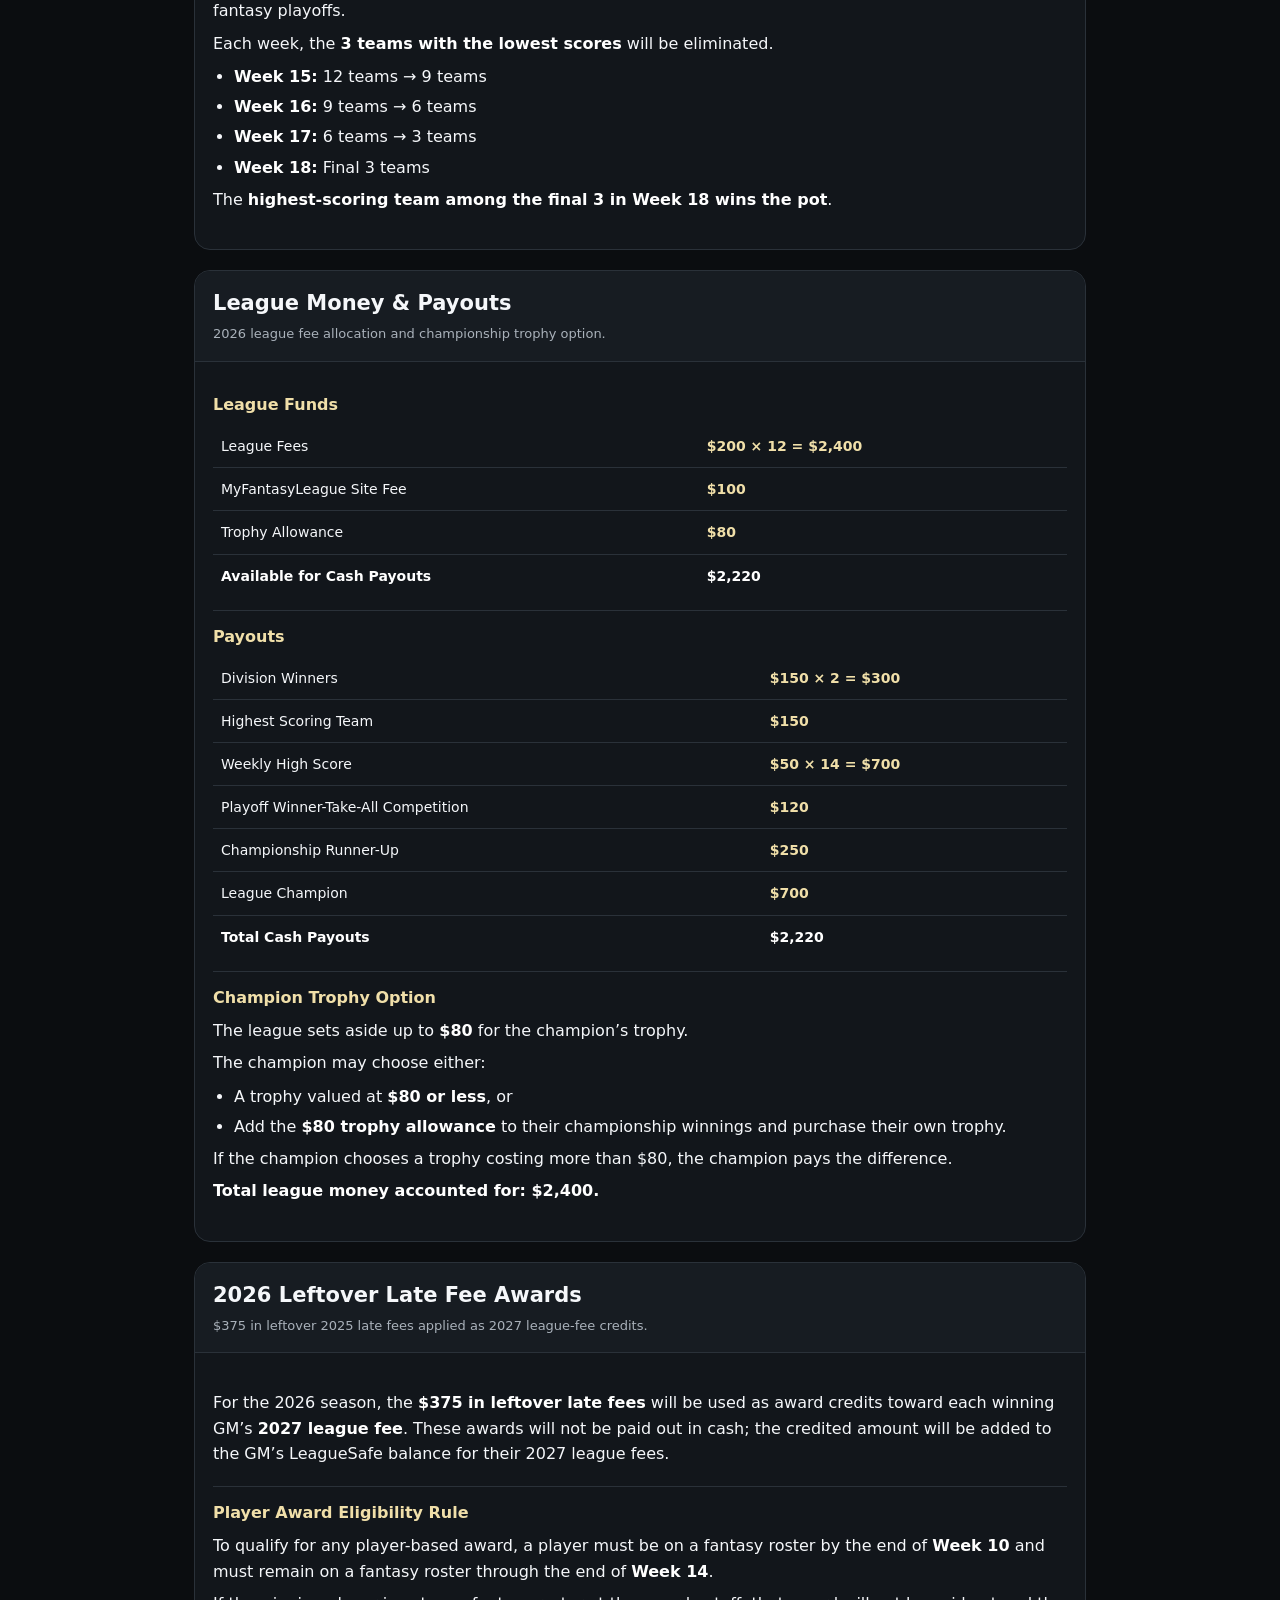
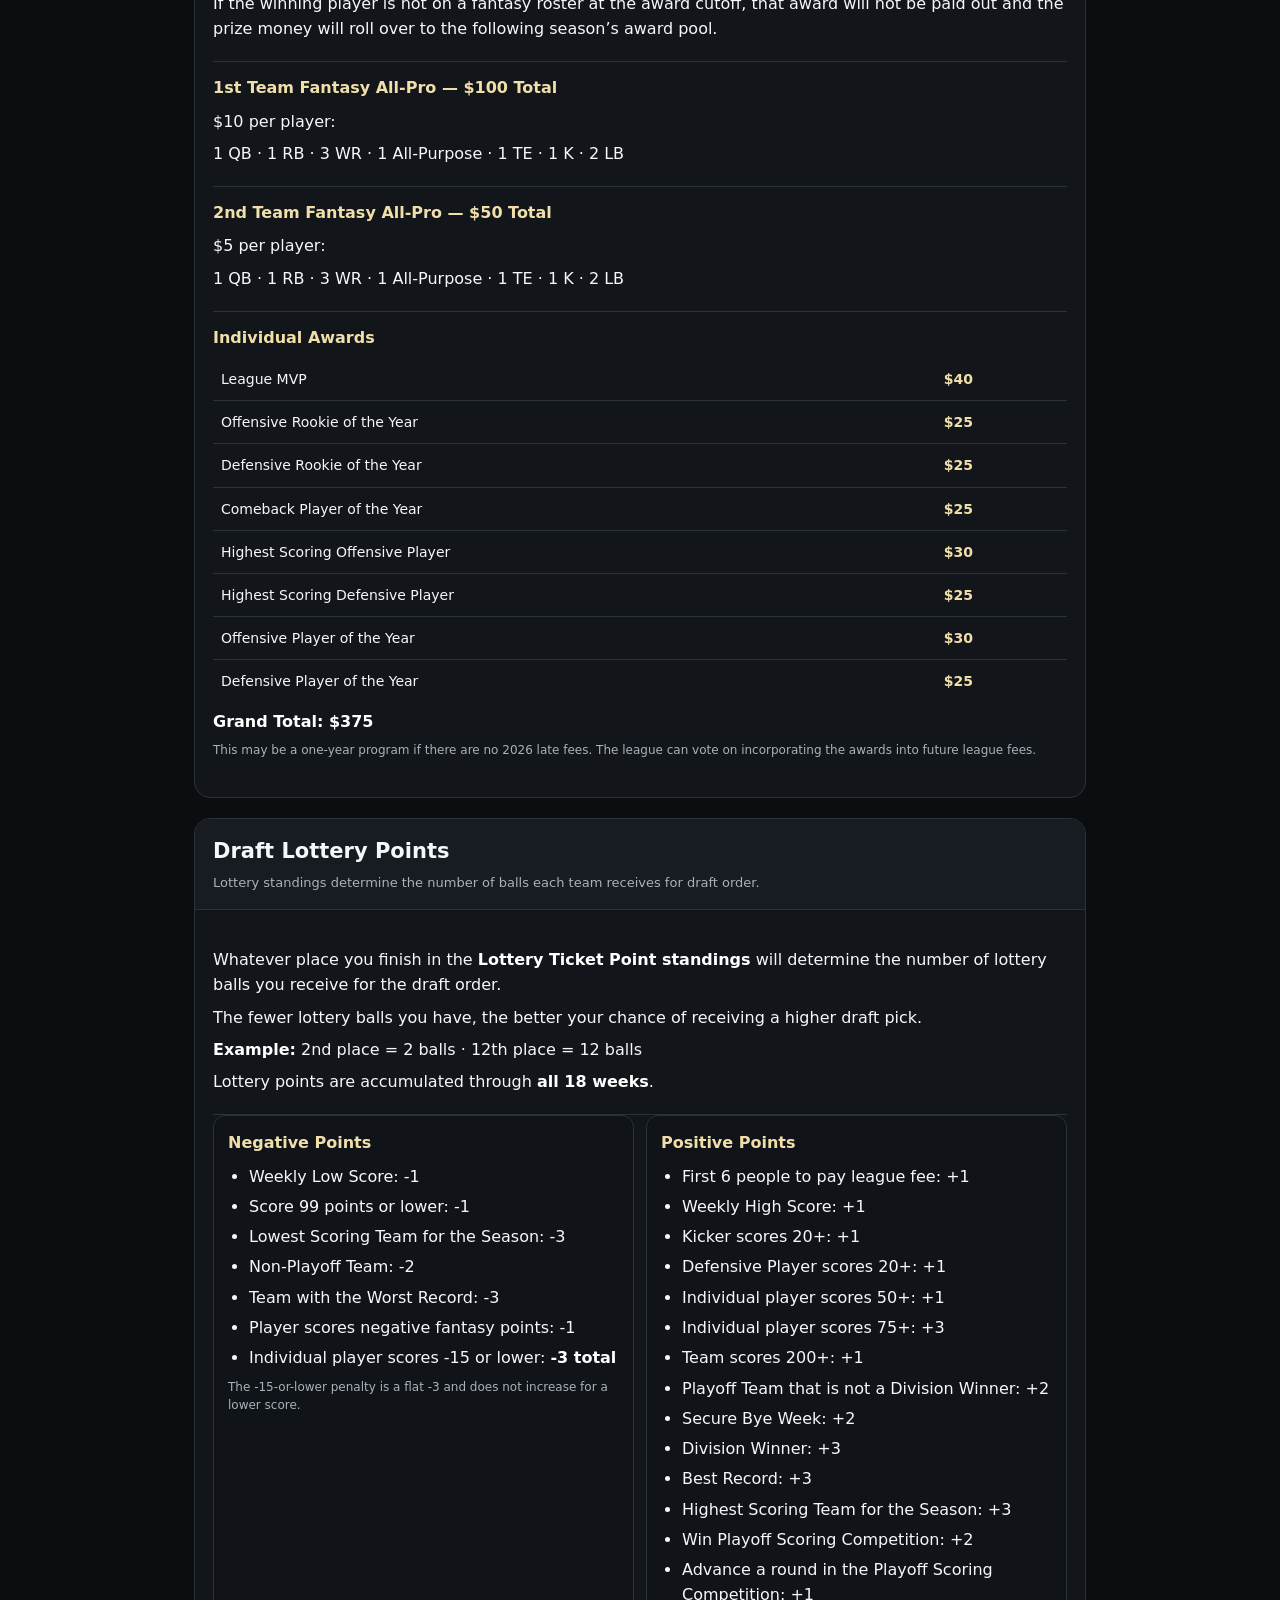
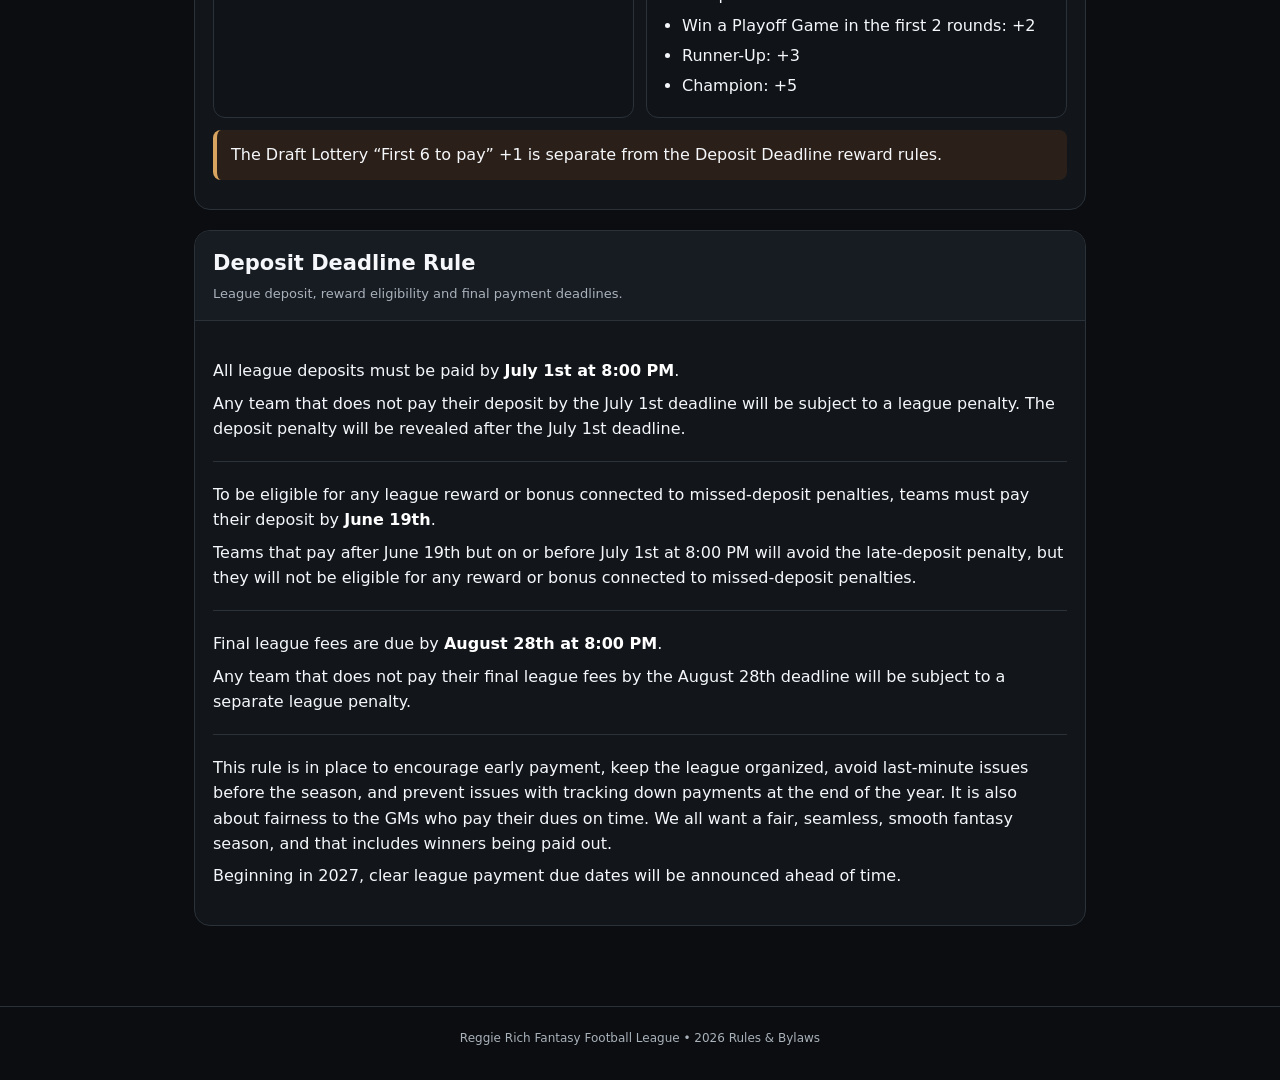
==== commit cf203f47: "Combine payments with payouts and refresh navigation" ====
--- a/index.html
+++ b/index.html
@@ -1 +1 @@
-<!doctype html><html lang="en"><head><meta charset="utf-8"><meta name="viewport" content="width=device-width,initial-scale=1"><title>Reggie Rich Fantasy Football League — 2026 Rules & Bylaws</title><link rel="stylesheet" href="styles.css"></head><body><header><div class="logo">RR</div><h1>Reggie Rich Fantasy Football League</h1><p>2026 Official Rules, Bylaws, League Calendar, Scoring, Keeper Rules, Playoffs, Payouts, Draft Lottery, Taxi Squad & Payment Policies</p><span class="badge">2026 Rulebook</span></header><nav><a href="#calendar">Calendar</a><a href="#scoring">Scoring</a><a href="#rosters">Rosters</a><a href="#keepers">Keepers</a><a href="#taxi">Taxi Squad</a><a href="#trades">Trades</a><a href="#playoffs">Playoffs</a><a href="#competition">Playoff Comp</a><a href="#money">Payouts</a><a href="#awards">Late Fee Awards</a><a href="#lottery">Draft Lottery</a><a href="#payments">Payments</a></nav><main id="rules"><p class="loading">Loading official rules…</p></main><footer>Reggie Rich Fantasy Football League • 2026 Rules & Bylaws</footer><script>const files=['06-calendar-scoring.html','01-rosters-keepers.html','02-taxi-trades.html','03-playoffs.html','04-money-awards.html','05-lottery-payments.html'];Promise.all(files.map(f=>fetch(f).then(r=>{if(!r.ok)throw new Error(f);return r.text()}))).then(parts=>document.getElementById('rules').innerHTML=parts.join('')).catch(()=>document.getElementById('rules').innerHTML='<section><div class="content"><p>Rules could not be loaded. Please refresh the page.</p></div></section>');</script></body></html>+<!doctype html><html lang="en"><head><meta charset="utf-8"><meta name="viewport" content="width=device-width,initial-scale=1"><title>Reggie Rich Fantasy Football League — 2026 Rules & Bylaws</title><link rel="stylesheet" href="styles.css?v=5"></head><body><header><div class="logo">RR</div><h1>Reggie Rich Fantasy Football League</h1><p>2026 Official Rules, Bylaws, League Calendar, Scoring, Keeper Rules, Playoffs, Payouts, Draft Lottery, Taxi Squad & Payment Policies</p><span class="badge">2026 Rulebook</span></header><nav><a href="#calendar">Calendar</a><a href="#scoring">Scoring</a><a href="#rosters">Rosters</a><a href="#keepers">Keepers</a><a href="#taxi">Taxi Squad</a><a href="#trades">Trades</a><a href="#playoffs">Playoffs</a><a href="#competition">Playoff Comp</a><a href="#money">Payouts & Payments</a><a href="#awards">Late Fee Awards</a><a href="#lottery">Draft Lottery</a></nav><main id="rules"><p class="loading">Loading official rules…</p></main><footer>Reggie Rich Fantasy Football League • 2026 Rules & Bylaws</footer><script>const files=['06-calendar-scoring.html?v=5','01-rosters-keepers.html?v=5','02-taxi-trades.html?v=5','03-playoffs.html?v=5','04-money-awards.html?v=5','05-lottery-payments.html?v=5'];Promise.all(files.map(f=>fetch(f,{cache:'no-store'}).then(r=>{if(!r.ok)throw new Error(f);return r.text()}))).then(parts=>document.getElementById('rules').innerHTML=parts.join('')).catch(()=>document.getElementById('rules').innerHTML='<section><div class="content"><p>Rules could not be loaded. Please refresh the page.</p></div></section>');</script></body></html>
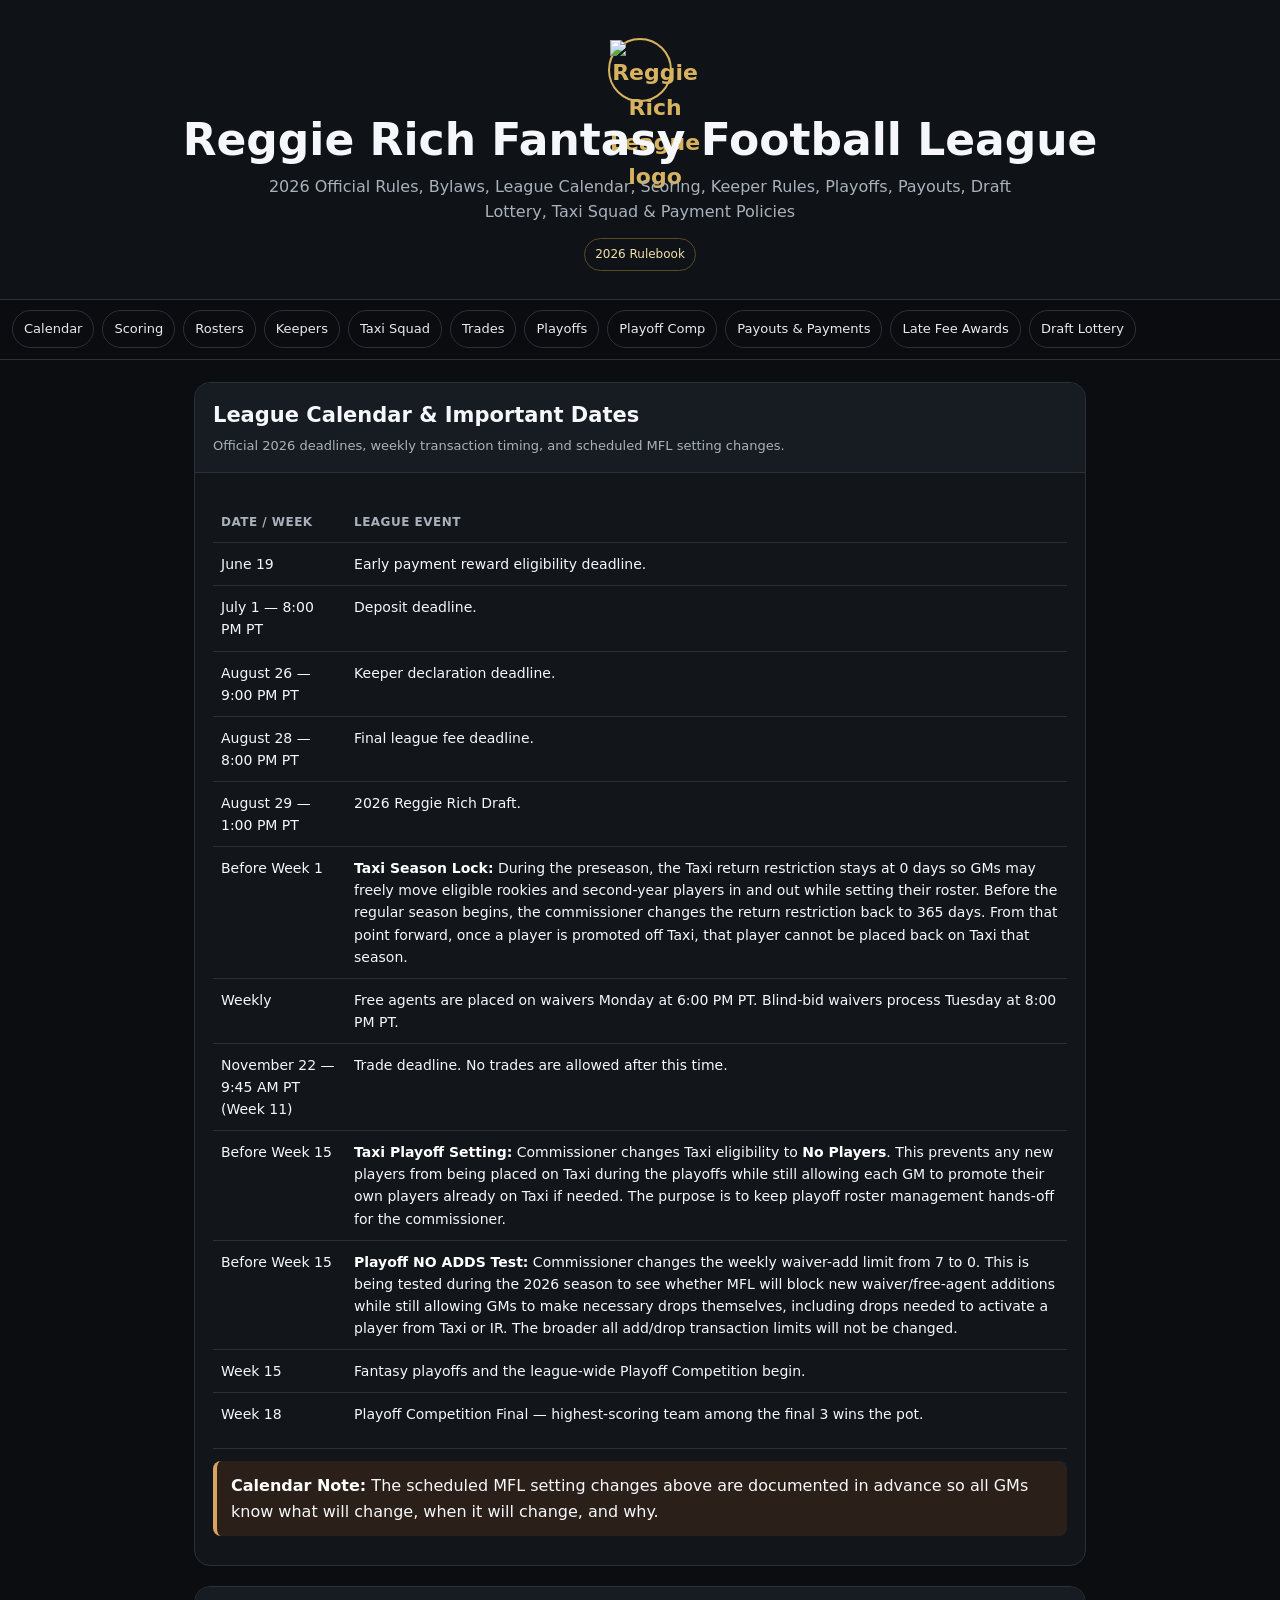
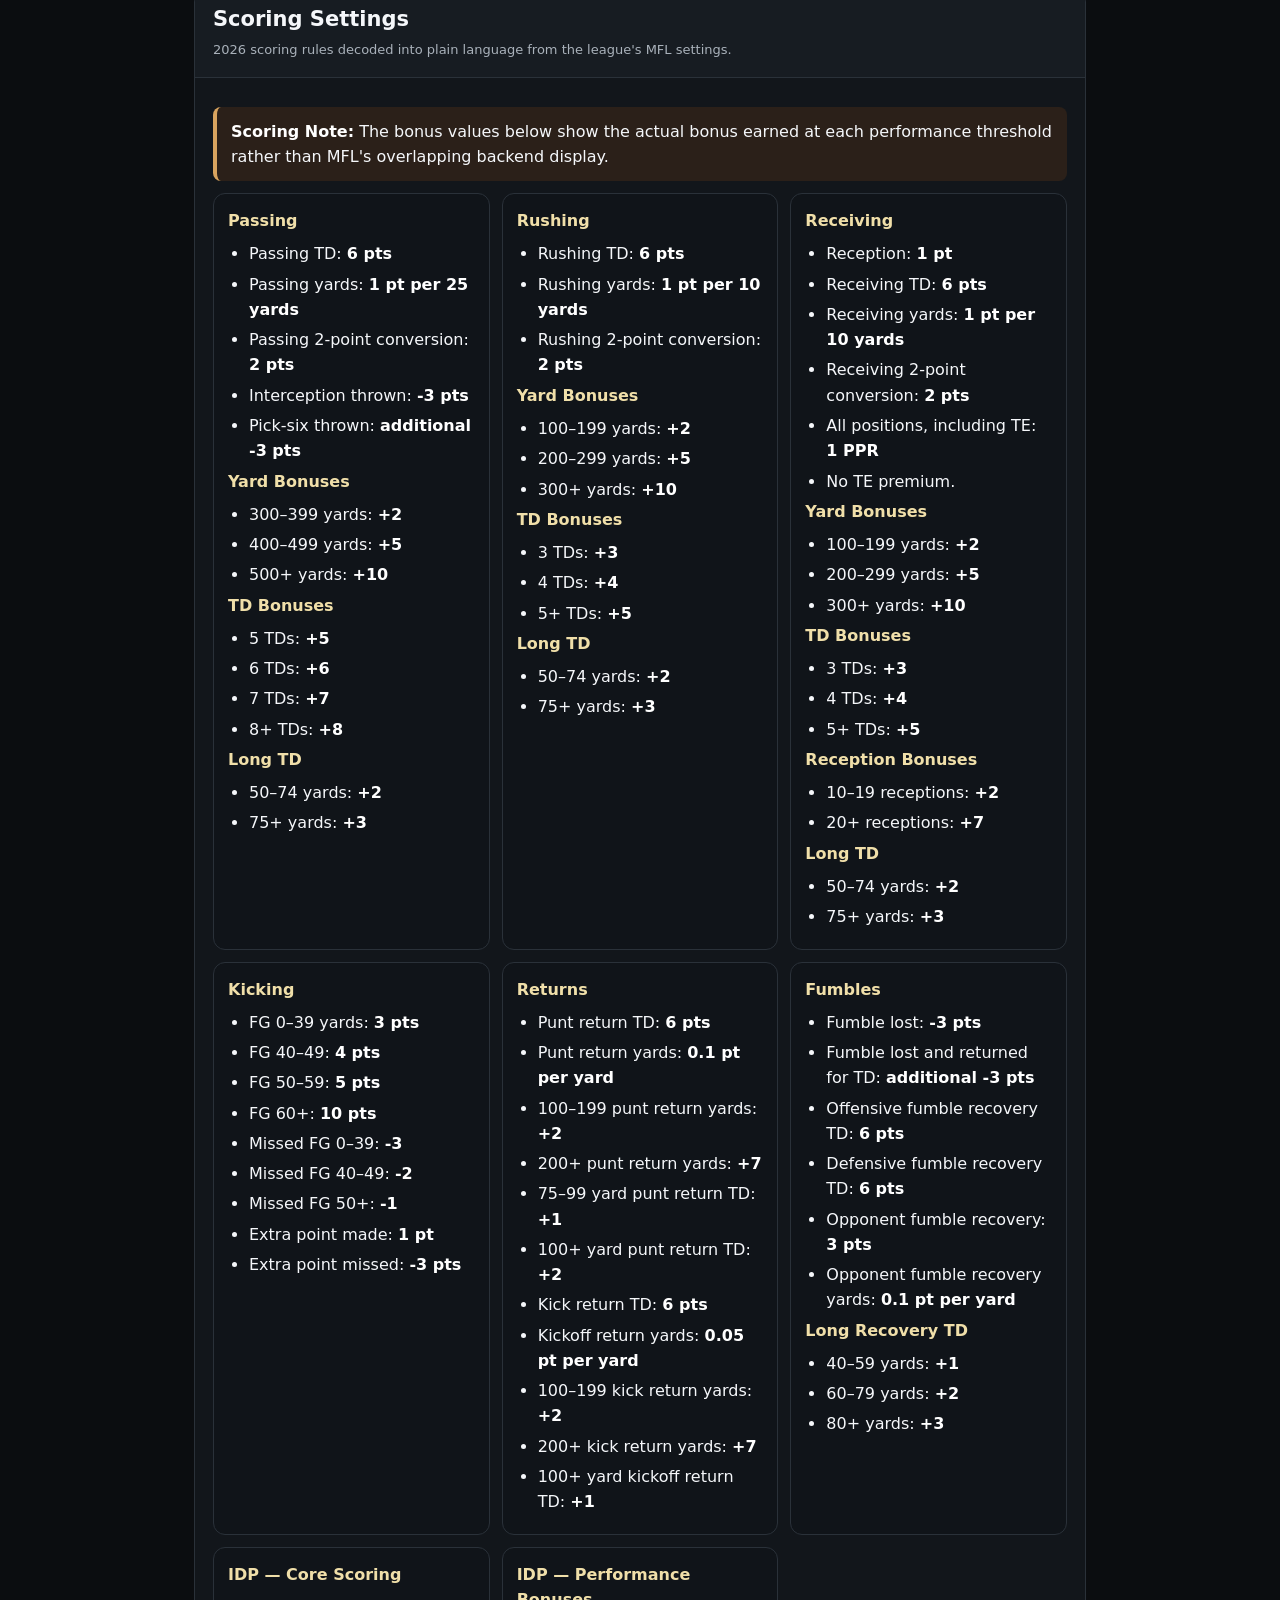
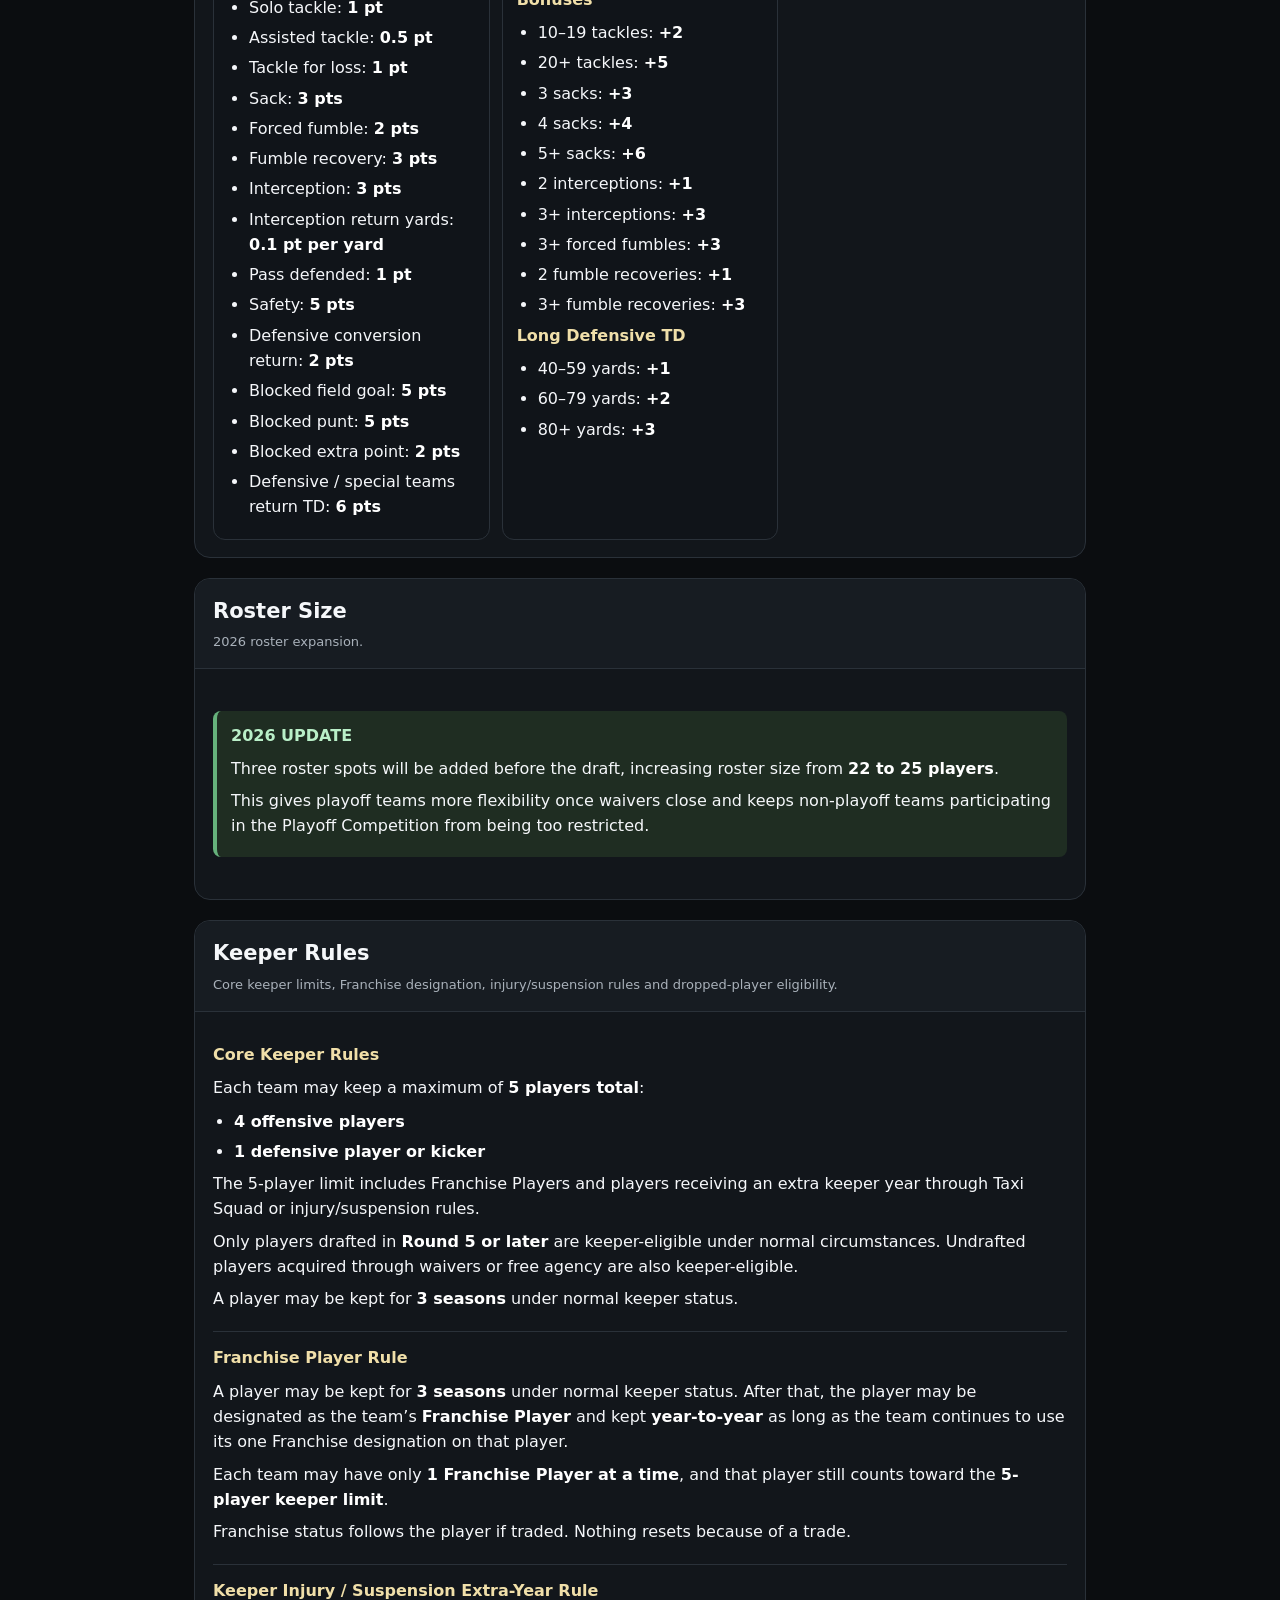
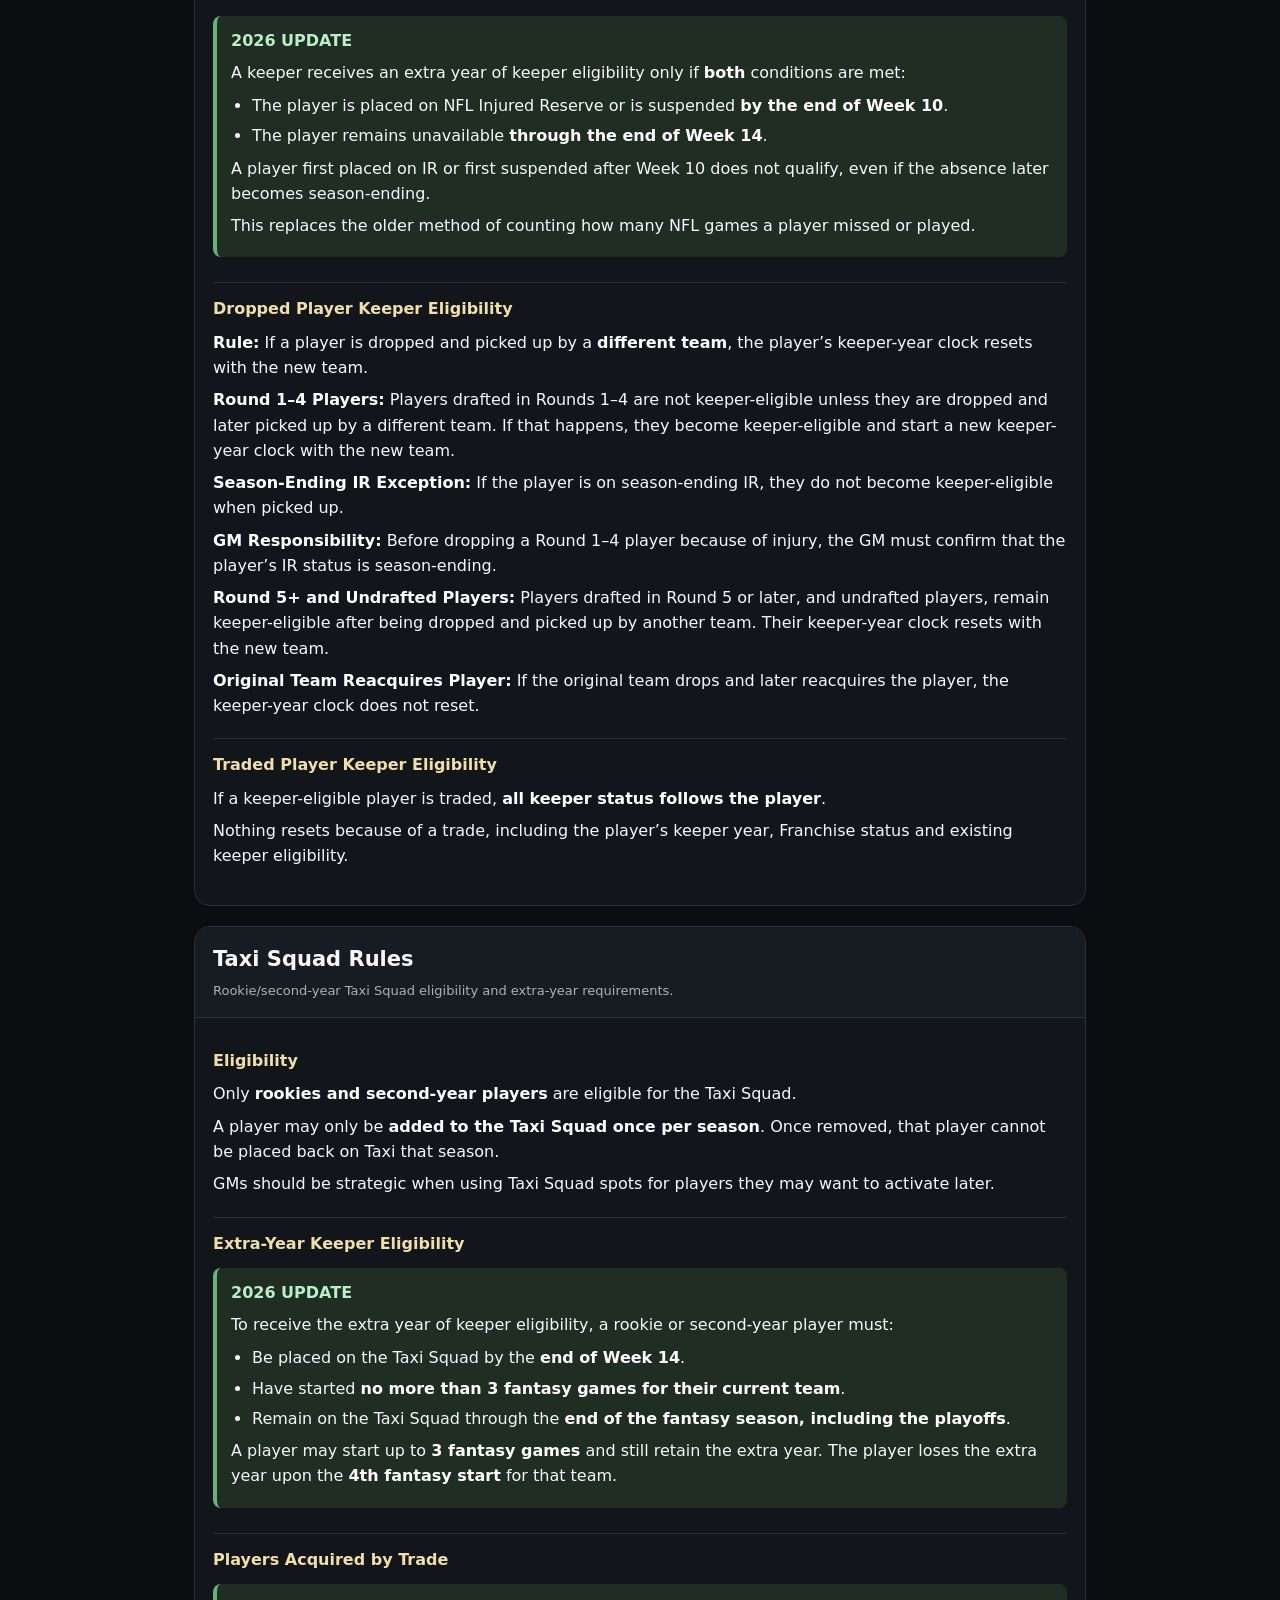
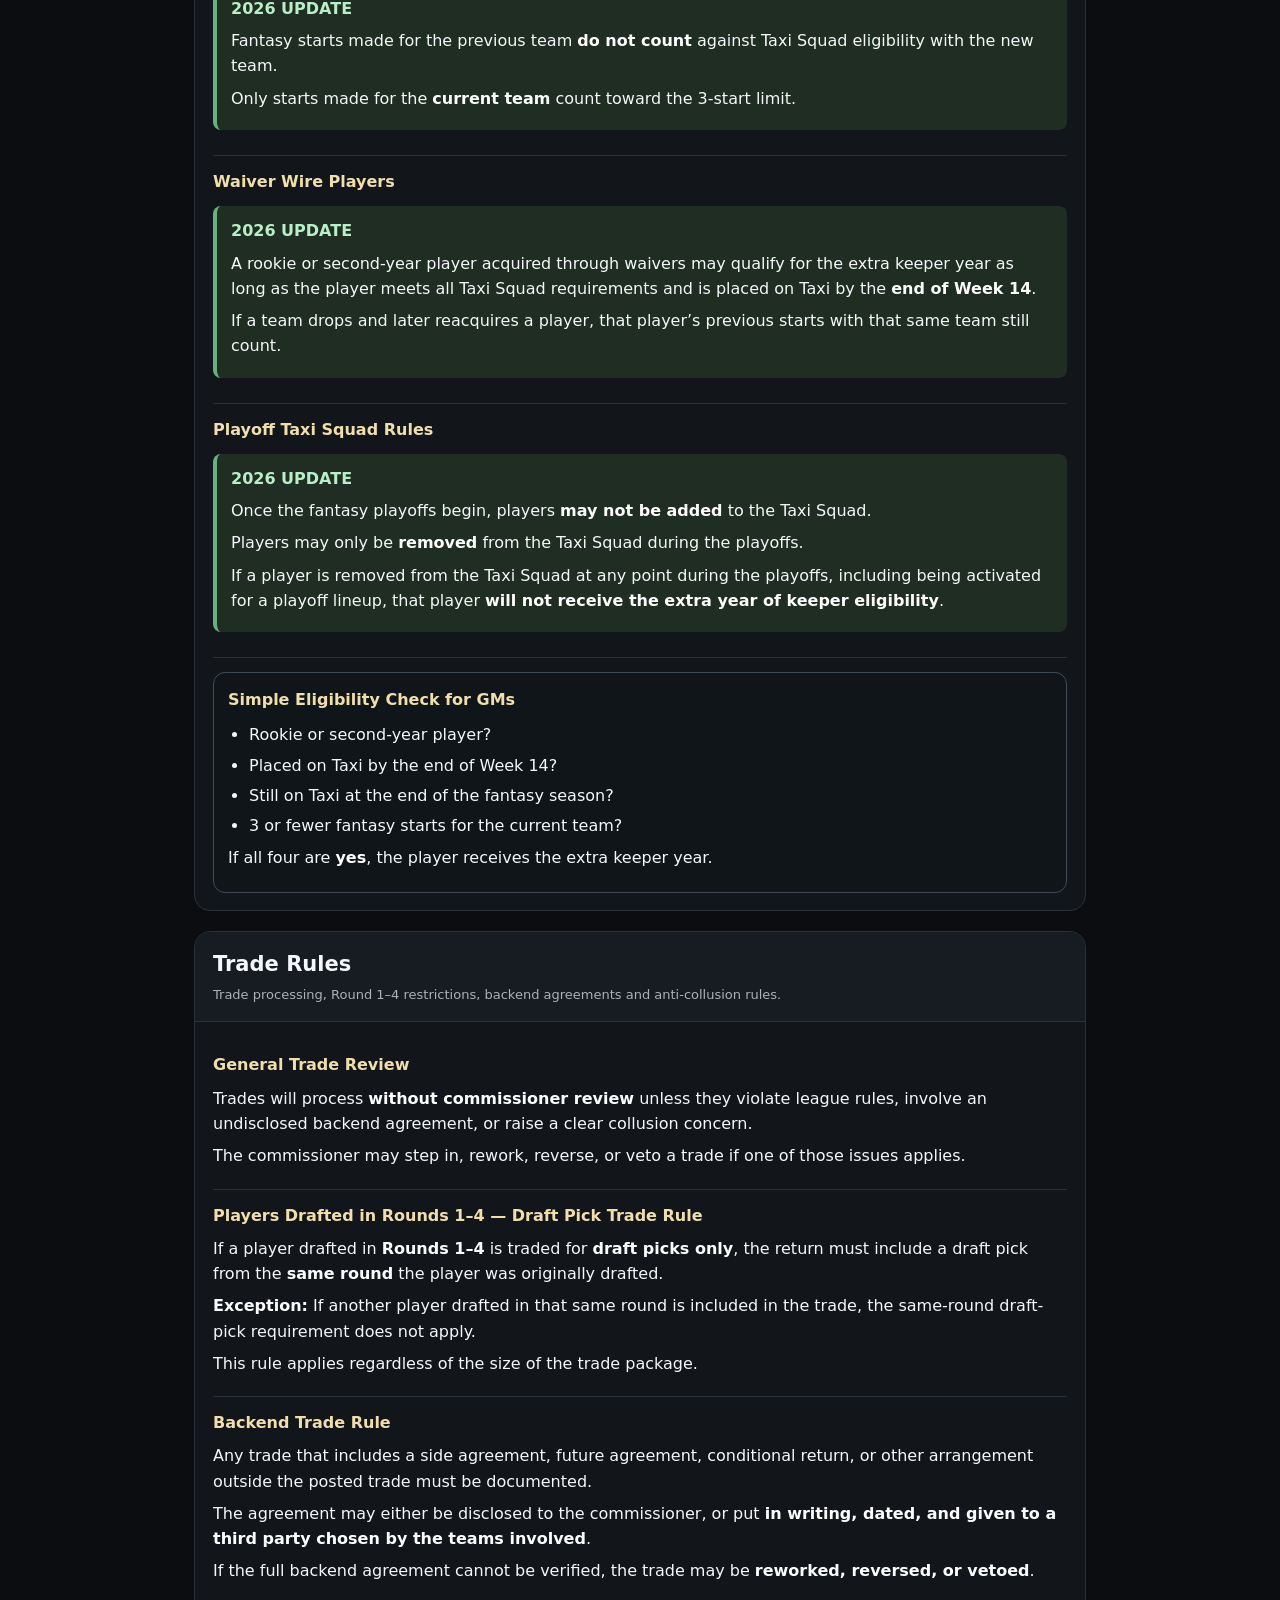
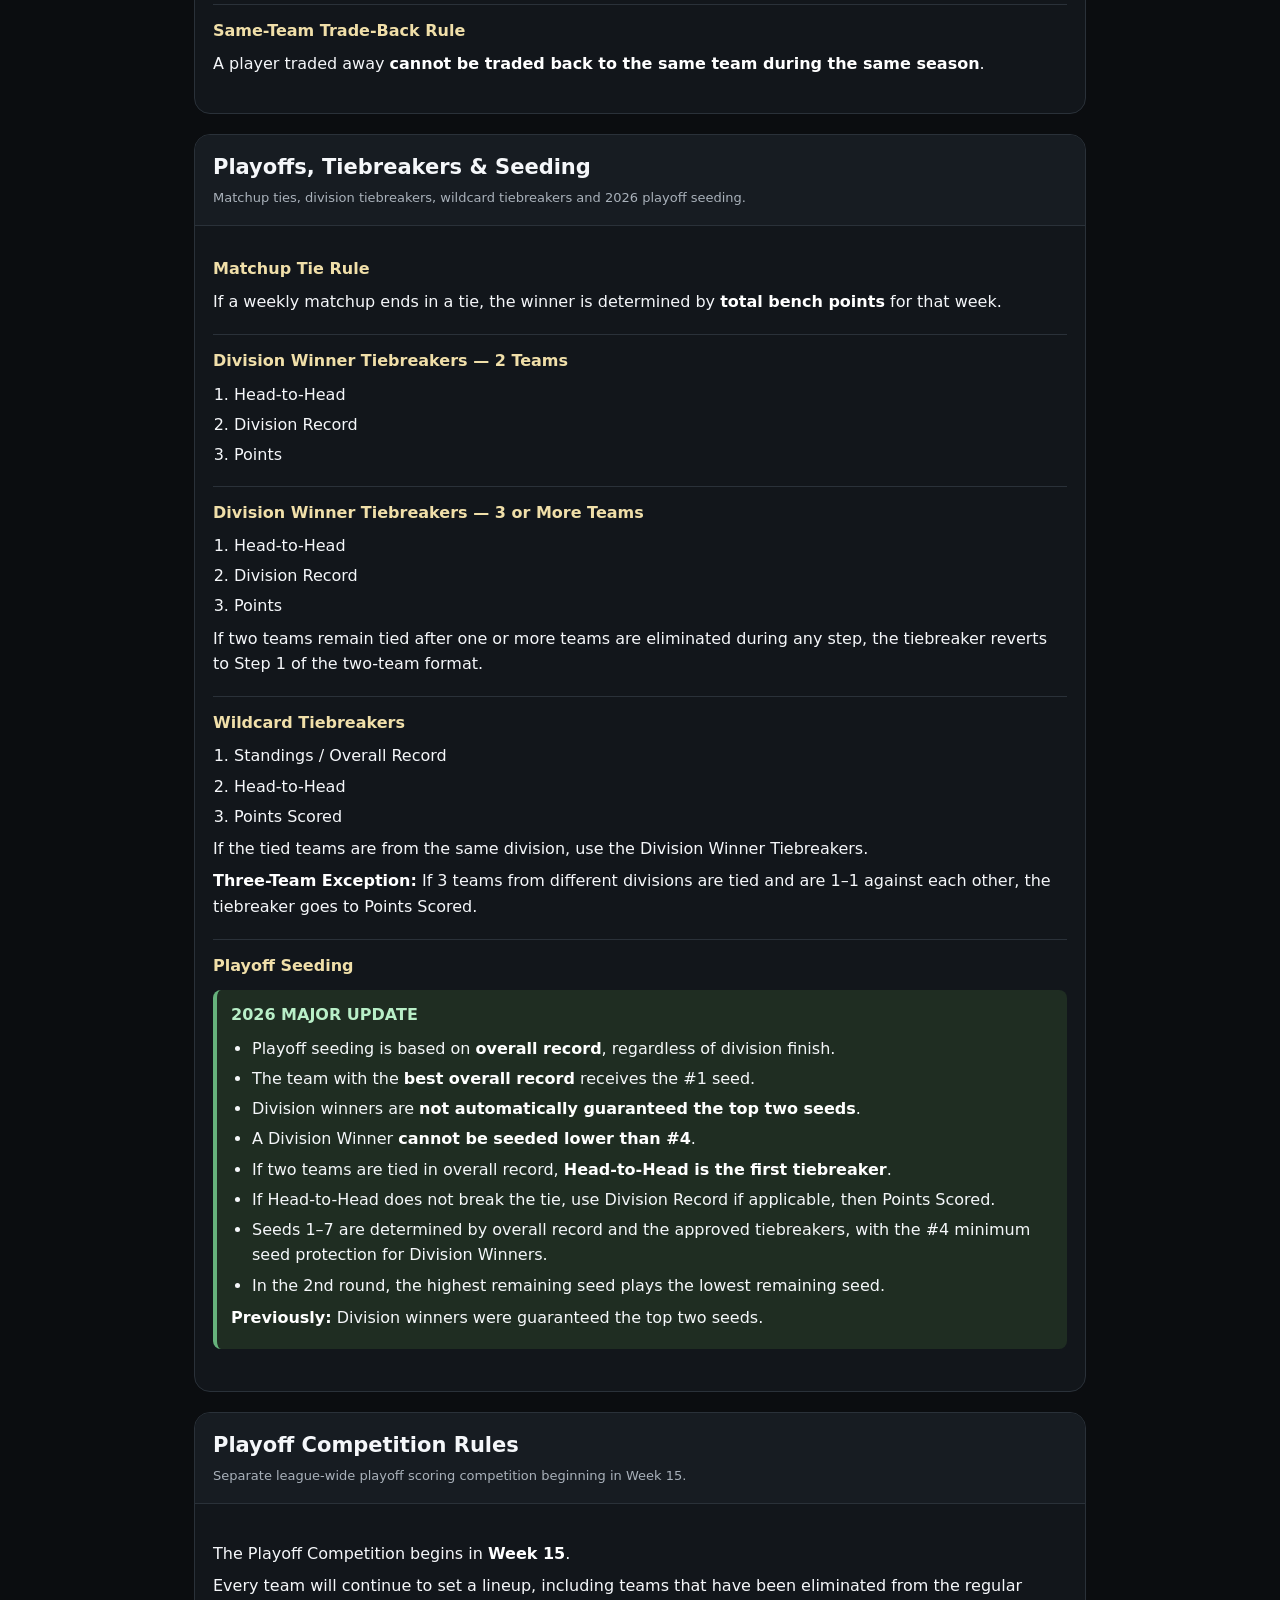
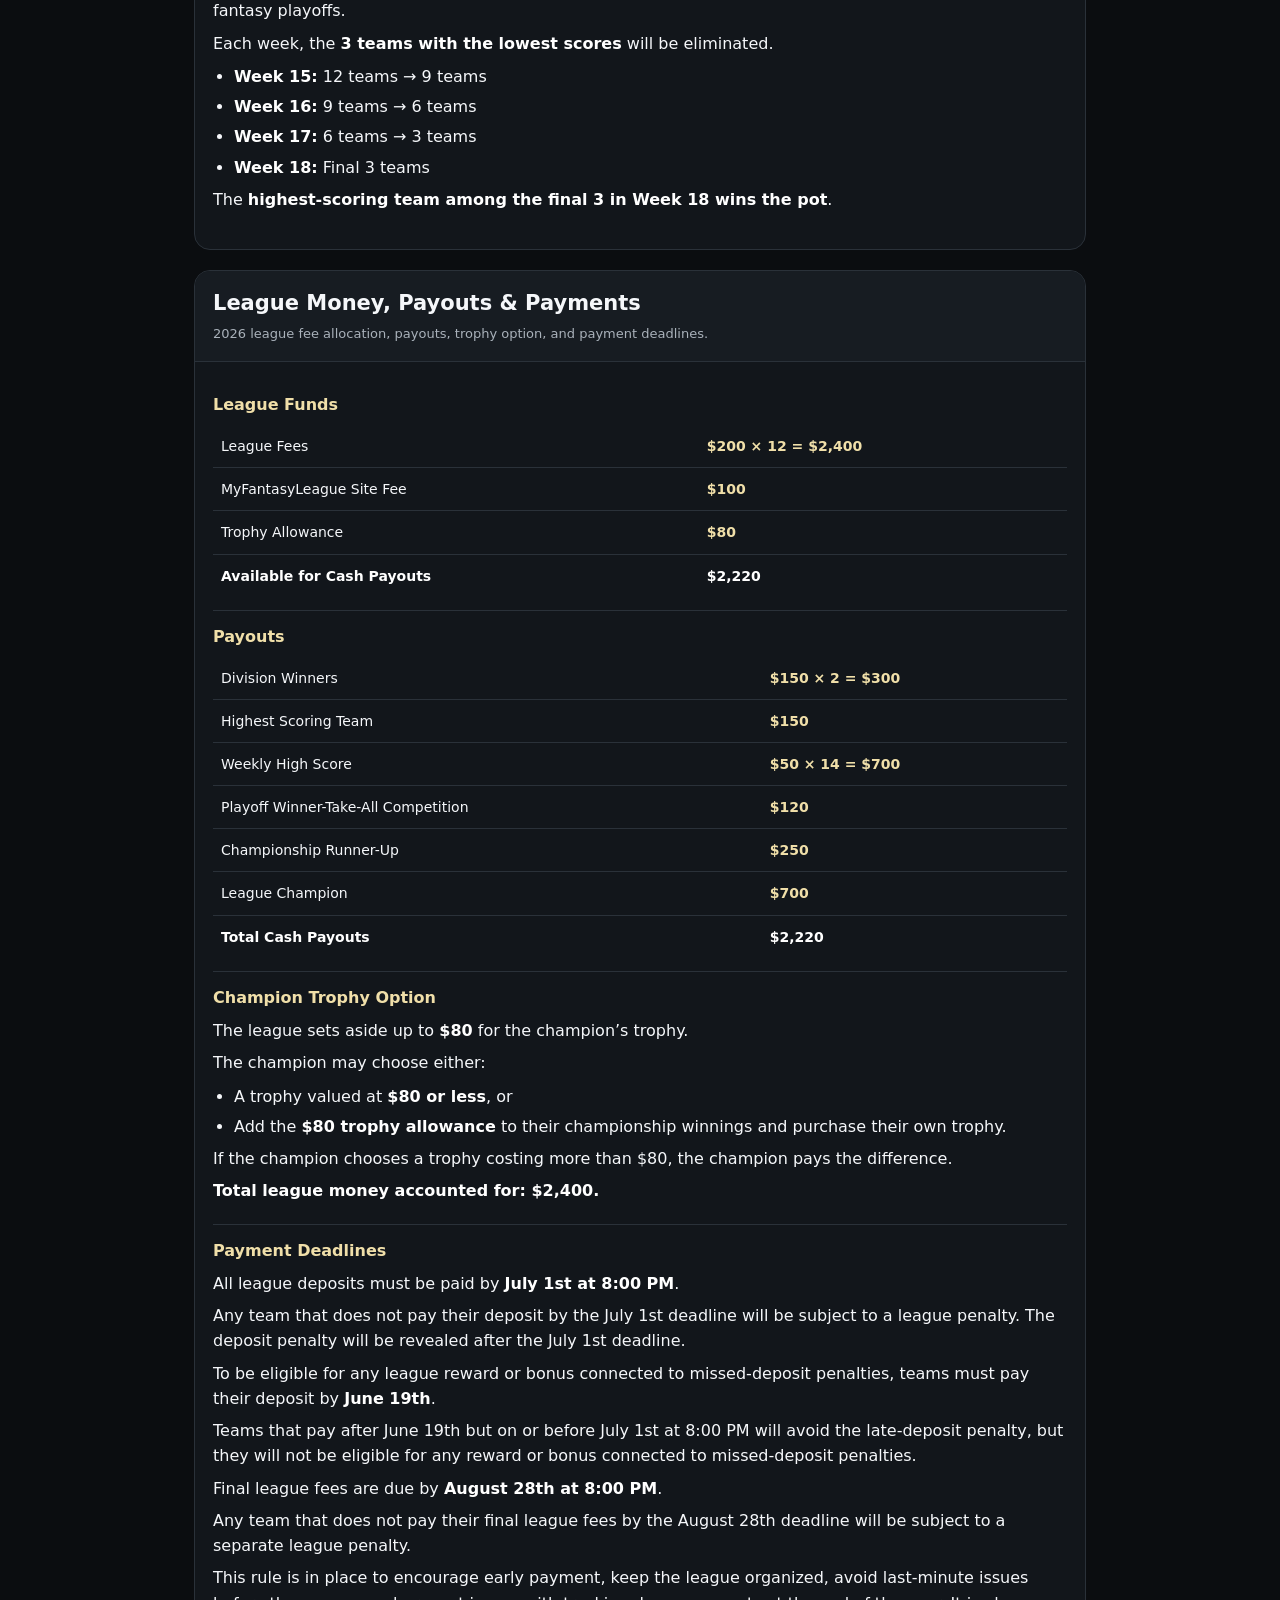
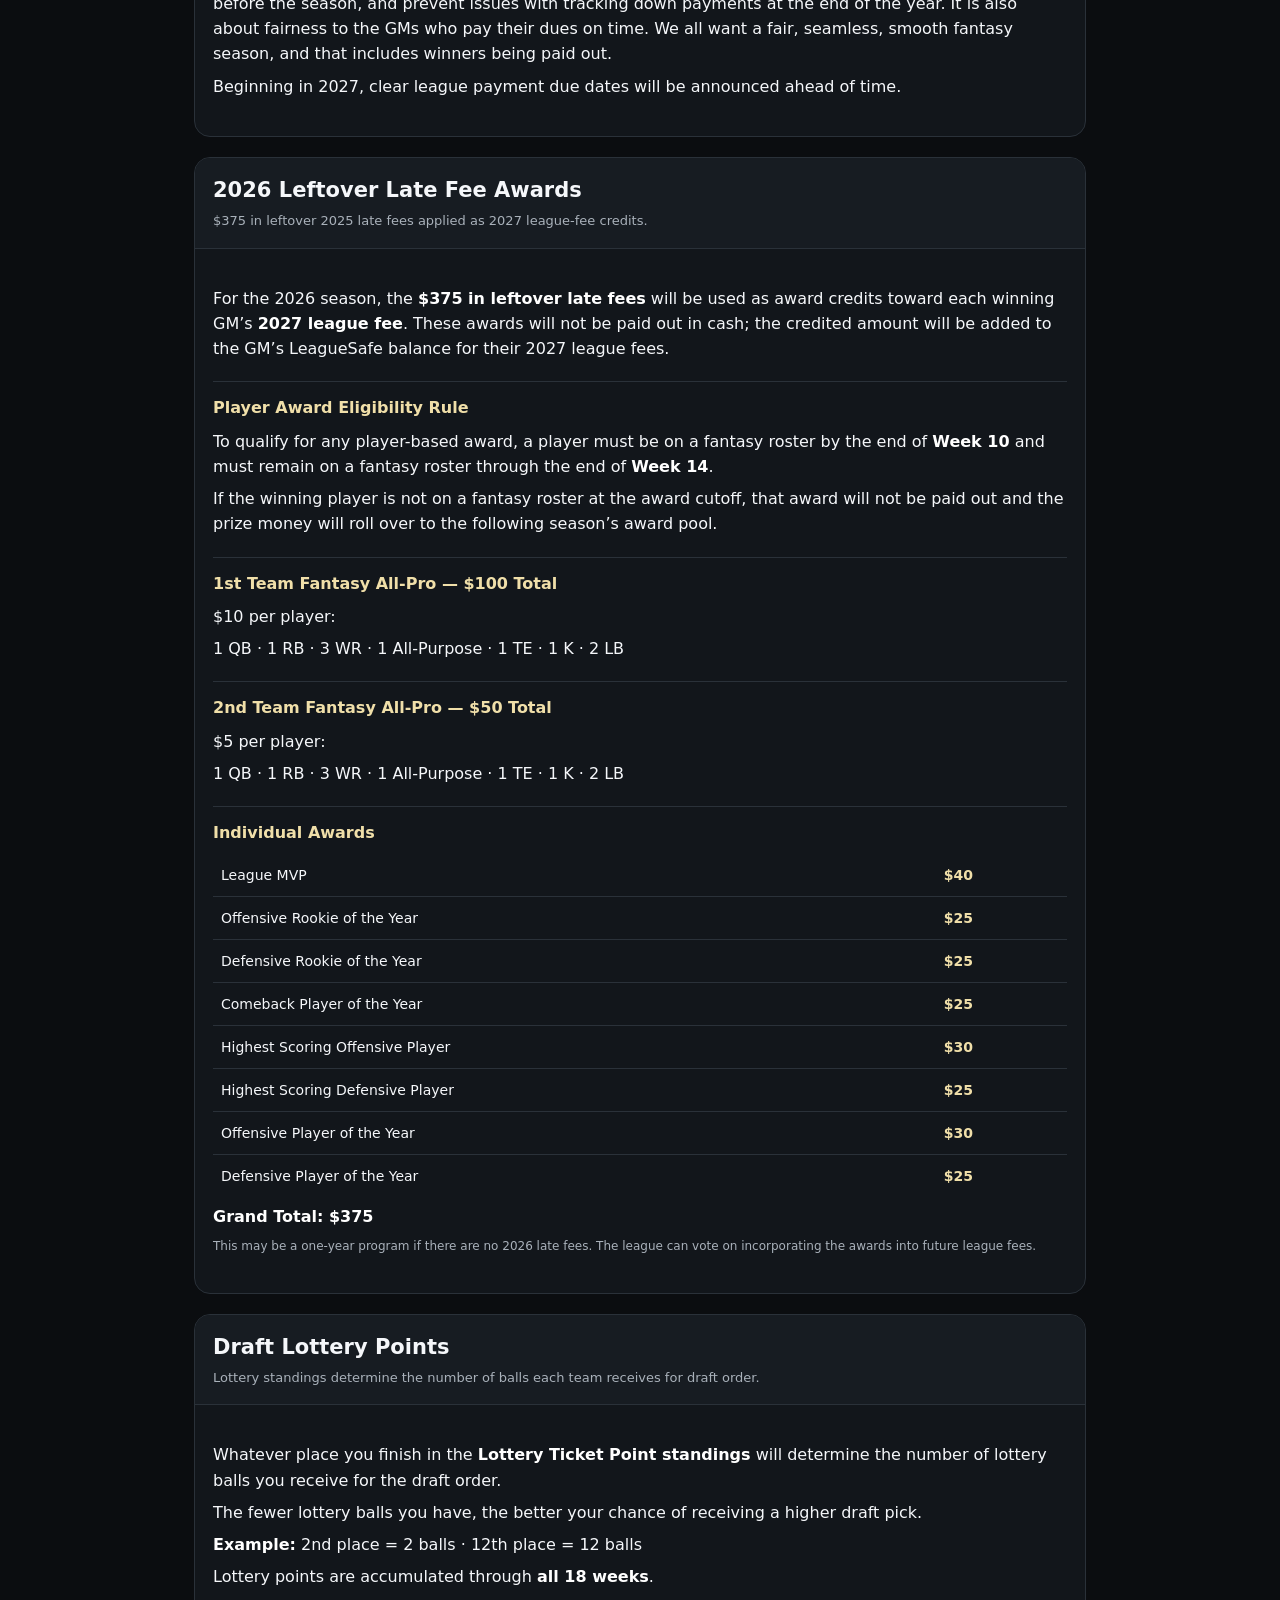
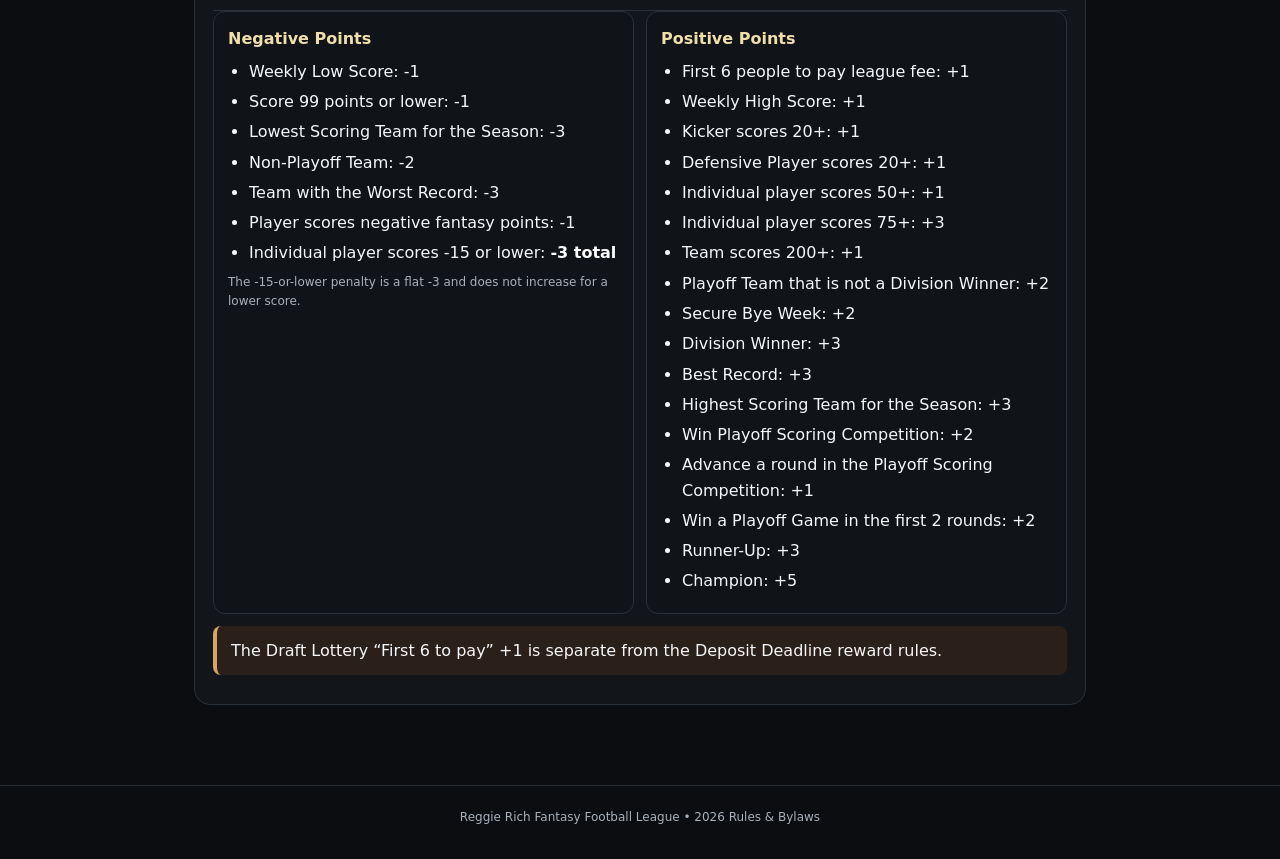
==== commit 5676ed80: "Use league logo in header" ====
--- a/index.html
+++ b/index.html
@@ -1 +1 @@
-<!doctype html><html lang="en"><head><meta charset="utf-8"><meta name="viewport" content="width=device-width,initial-scale=1"><title>Reggie Rich Fantasy Football League — 2026 Rules & Bylaws</title><link rel="stylesheet" href="styles.css?v=5"></head><body><header><div class="logo">RR</div><h1>Reggie Rich Fantasy Football League</h1><p>2026 Official Rules, Bylaws, League Calendar, Scoring, Keeper Rules, Playoffs, Payouts, Draft Lottery, Taxi Squad & Payment Policies</p><span class="badge">2026 Rulebook</span></header><nav><a href="#calendar">Calendar</a><a href="#scoring">Scoring</a><a href="#rosters">Rosters</a><a href="#keepers">Keepers</a><a href="#taxi">Taxi Squad</a><a href="#trades">Trades</a><a href="#playoffs">Playoffs</a><a href="#competition">Playoff Comp</a><a href="#money">Payouts & Payments</a><a href="#awards">Late Fee Awards</a><a href="#lottery">Draft Lottery</a></nav><main id="rules"><p class="loading">Loading official rules…</p></main><footer>Reggie Rich Fantasy Football League • 2026 Rules & Bylaws</footer><script>const files=['06-calendar-scoring.html?v=5','01-rosters-keepers.html?v=5','02-taxi-trades.html?v=5','03-playoffs.html?v=5','04-money-awards.html?v=5','05-lottery-payments.html?v=5'];Promise.all(files.map(f=>fetch(f,{cache:'no-store'}).then(r=>{if(!r.ok)throw new Error(f);return r.text()}))).then(parts=>document.getElementById('rules').innerHTML=parts.join('')).catch(()=>document.getElementById('rules').innerHTML='<section><div class="content"><p>Rules could not be loaded. Please refresh the page.</p></div></section>');</script></body></html>+<!doctype html><html lang="en"><head><meta charset="utf-8"><meta name="viewport" content="width=device-width,initial-scale=1"><title>Reggie Rich Fantasy Football League — 2026 Rules & Bylaws</title><link rel="stylesheet" href="styles.css?v=7"></head><body><header><div class="logo"><img src="logo.jpg?v=1" alt="Reggie Rich League logo"></div><h1>Reggie Rich Fantasy Football League</h1><p>2026 Official Rules, Bylaws, League Calendar, Scoring, Keeper Rules, Playoffs, Payouts, Draft Lottery, Taxi Squad & Payment Policies</p><span class="badge">2026 Rulebook</span></header><nav><a href="#calendar">Calendar</a><a href="#scoring">Scoring</a><a href="#rosters">Rosters</a><a href="#keepers">Keepers</a><a href="#taxi">Taxi Squad</a><a href="#trades">Trades</a><a href="#playoffs">Playoffs</a><a href="#competition">Playoff Comp</a><a href="#money">Payouts & Payments</a><a href="#awards">Late Fee Awards</a><a href="#lottery">Draft Lottery</a></nav><main id="rules"><p class="loading">Loading official rules…</p></main><footer>Reggie Rich Fantasy Football League • 2026 Rules & Bylaws</footer><script>const files=['06-calendar-scoring.html?v=7','01-rosters-keepers.html?v=7','02-taxi-trades.html?v=7','03-playoffs.html?v=7','04-money-awards.html?v=7','05-lottery-payments.html?v=7'];Promise.all(files.map(f=>fetch(f,{cache:'no-store'}).then(r=>{if(!r.ok)throw new Error(f);return r.text()}))).then(parts=>document.getElementById('rules').innerHTML=parts.join('')).catch(()=>document.getElementById('rules').innerHTML='<section><div class="content"><p>Rules could not be loaded. Please refresh the page.</p></div></section>');</script></body></html>
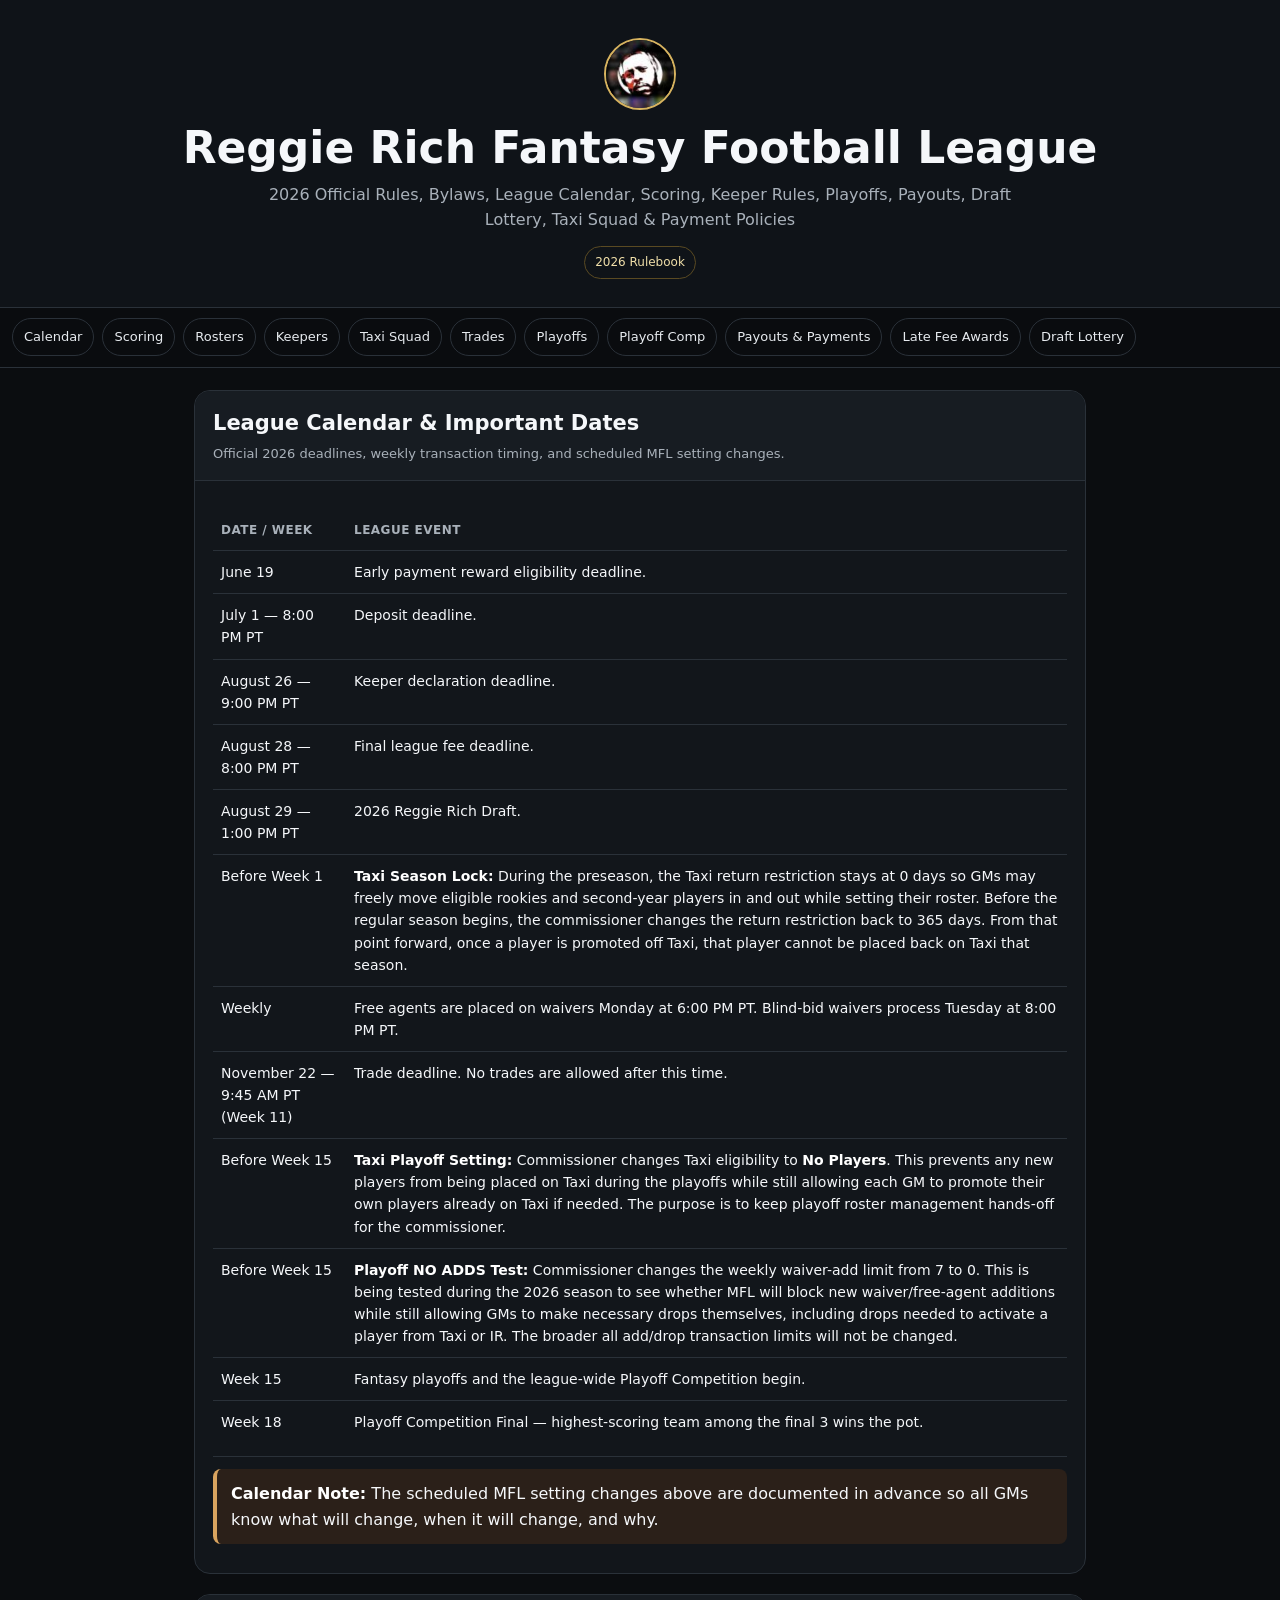
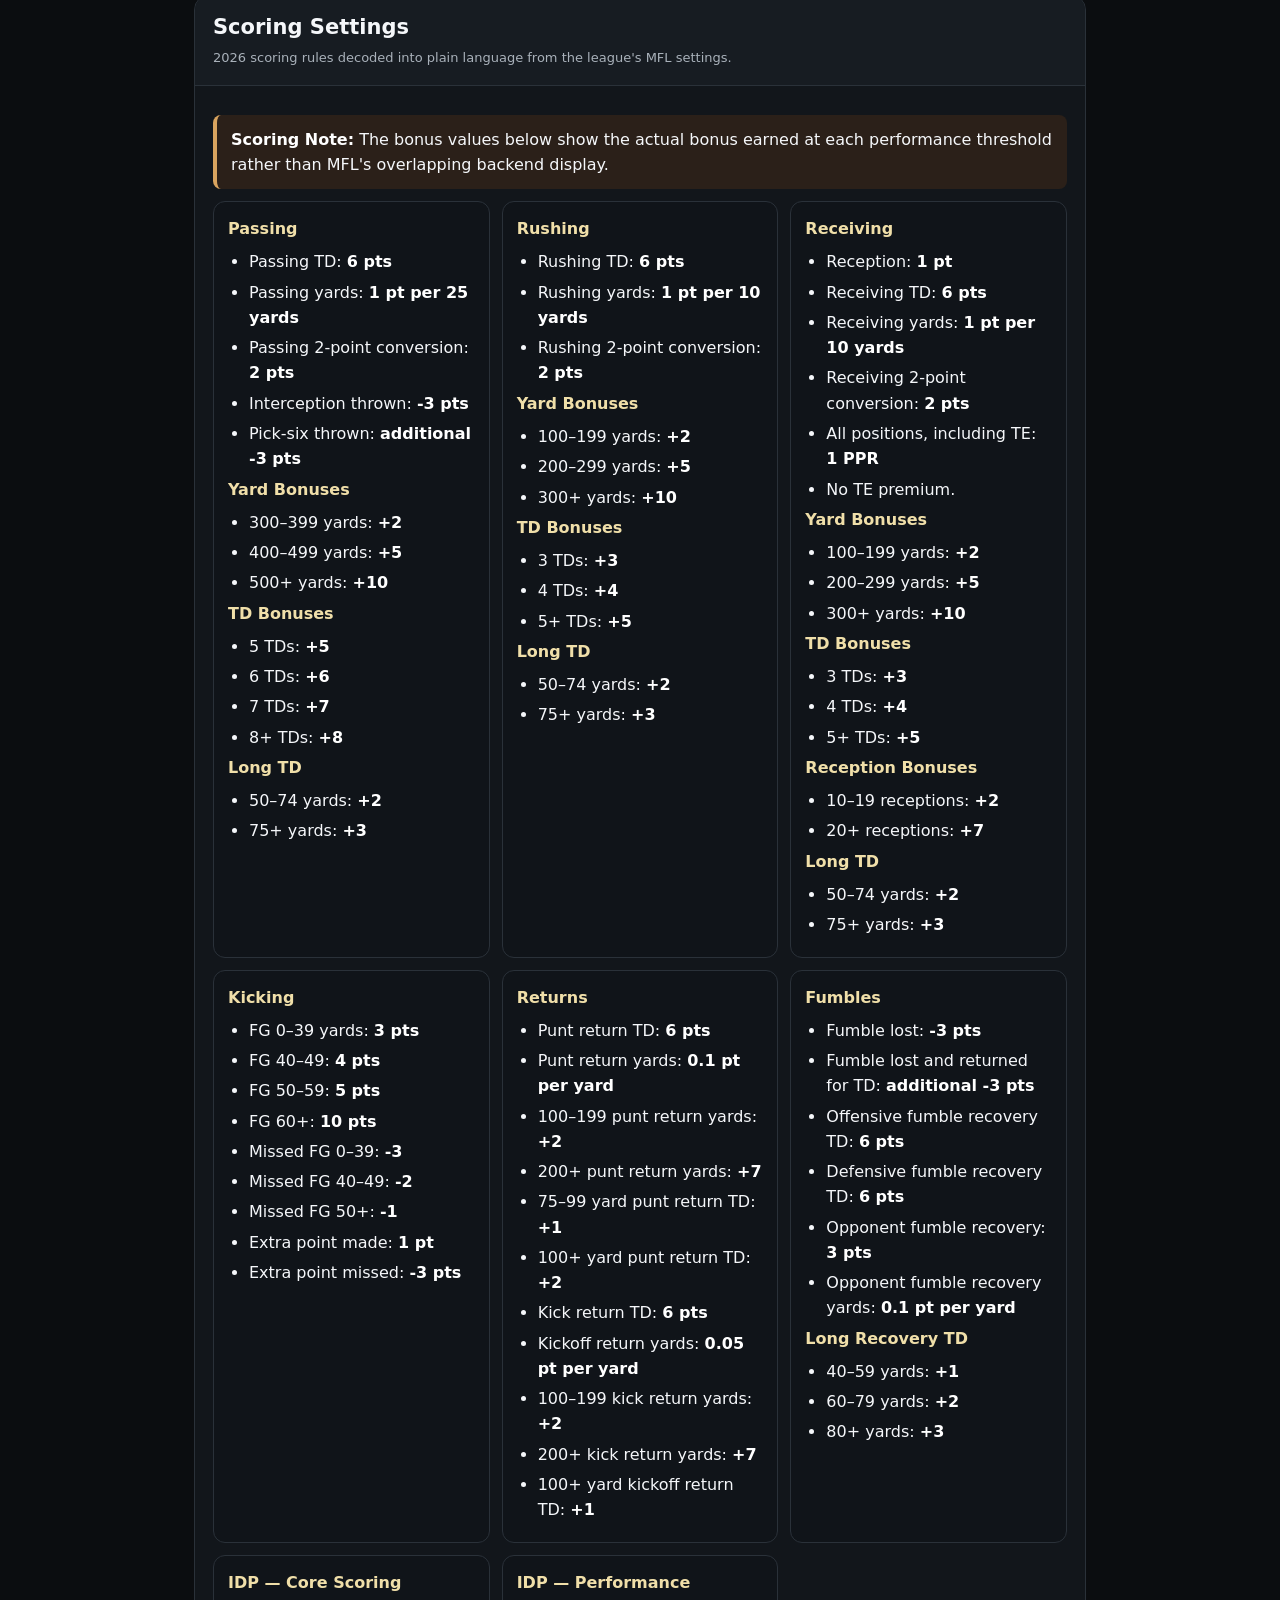
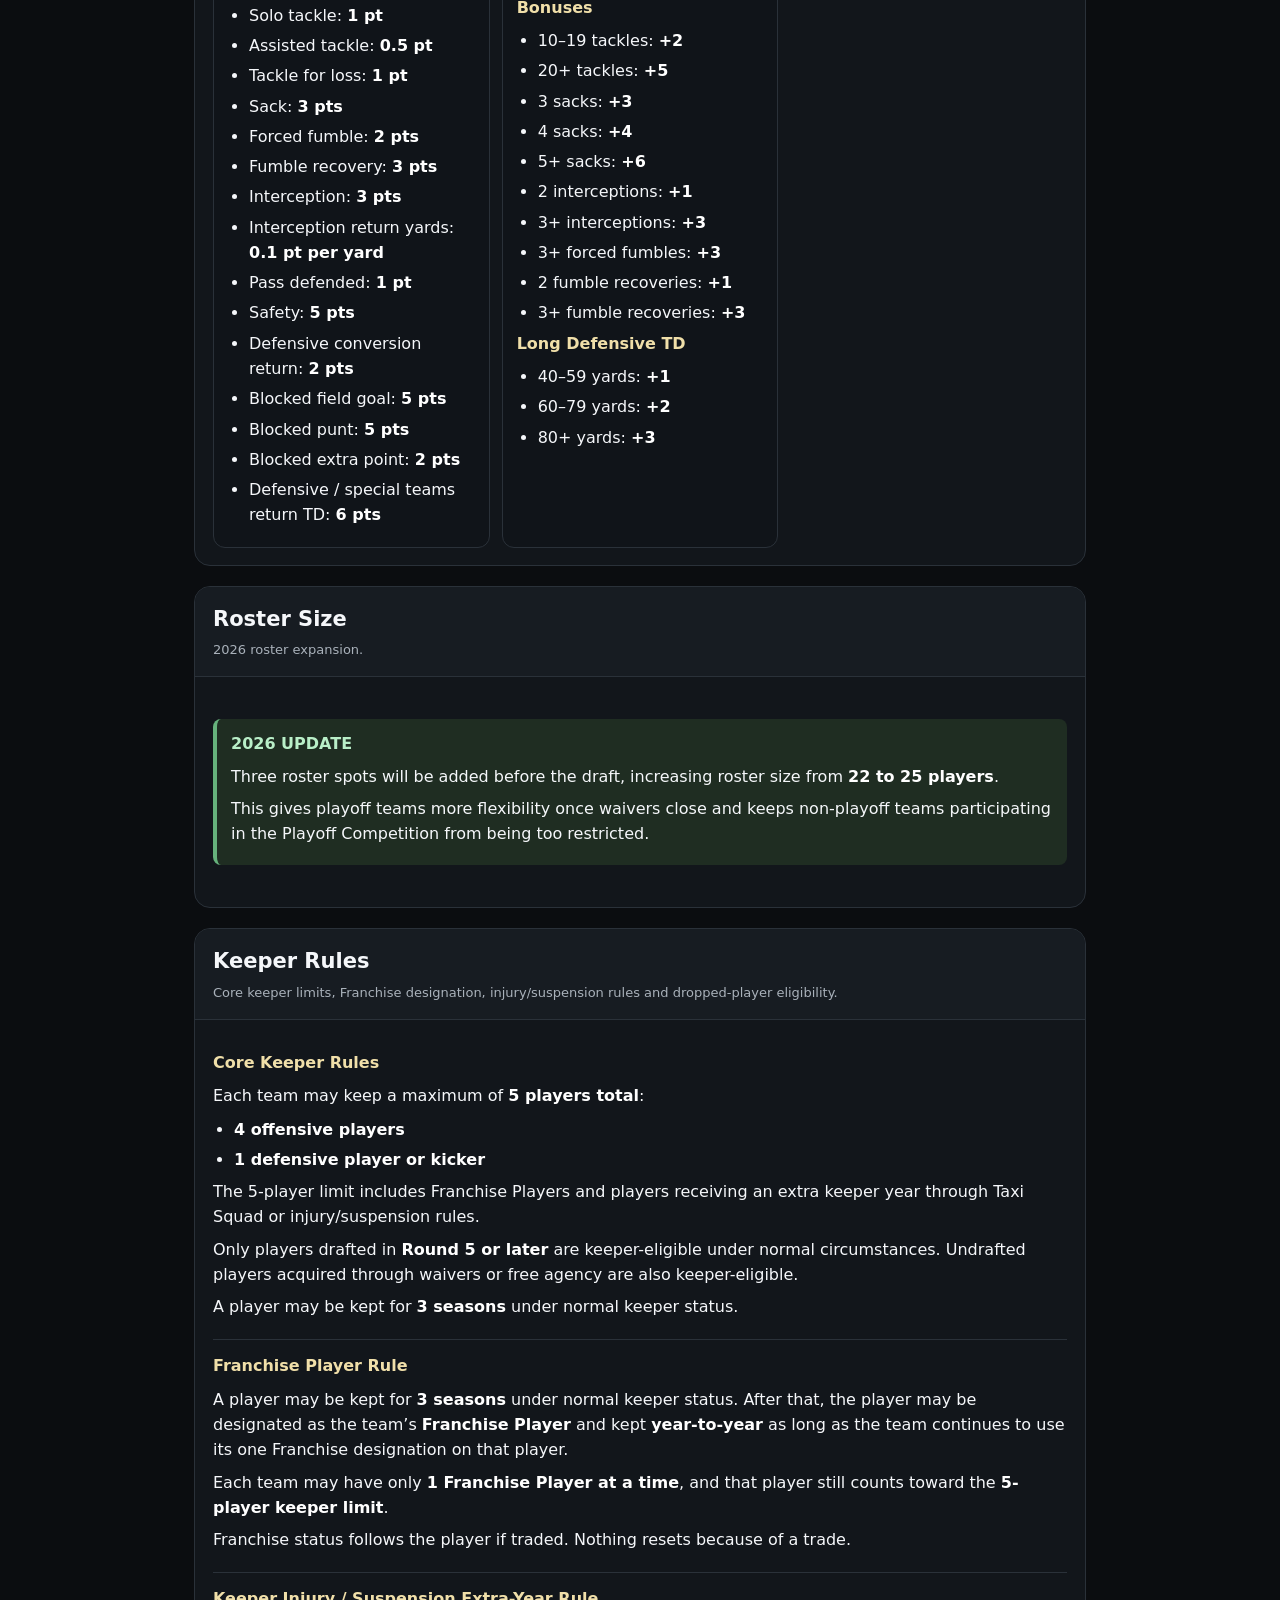
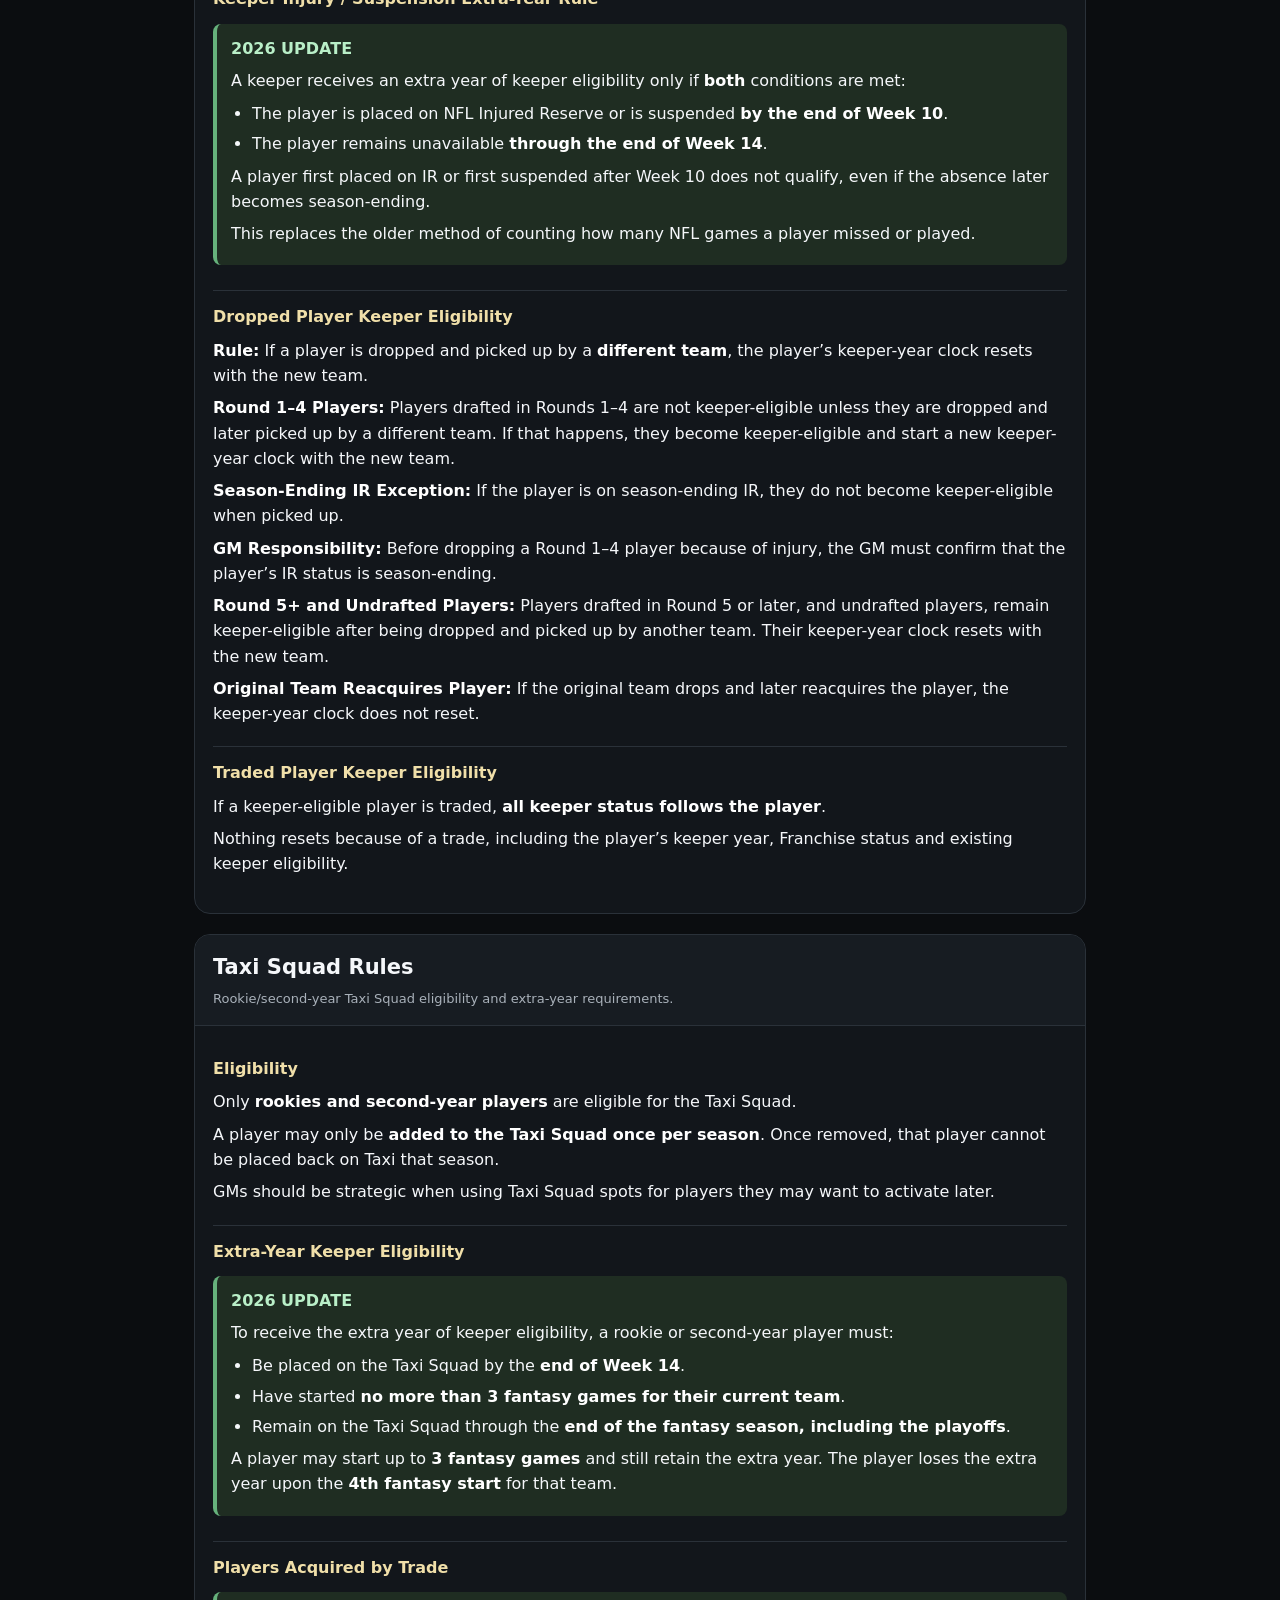
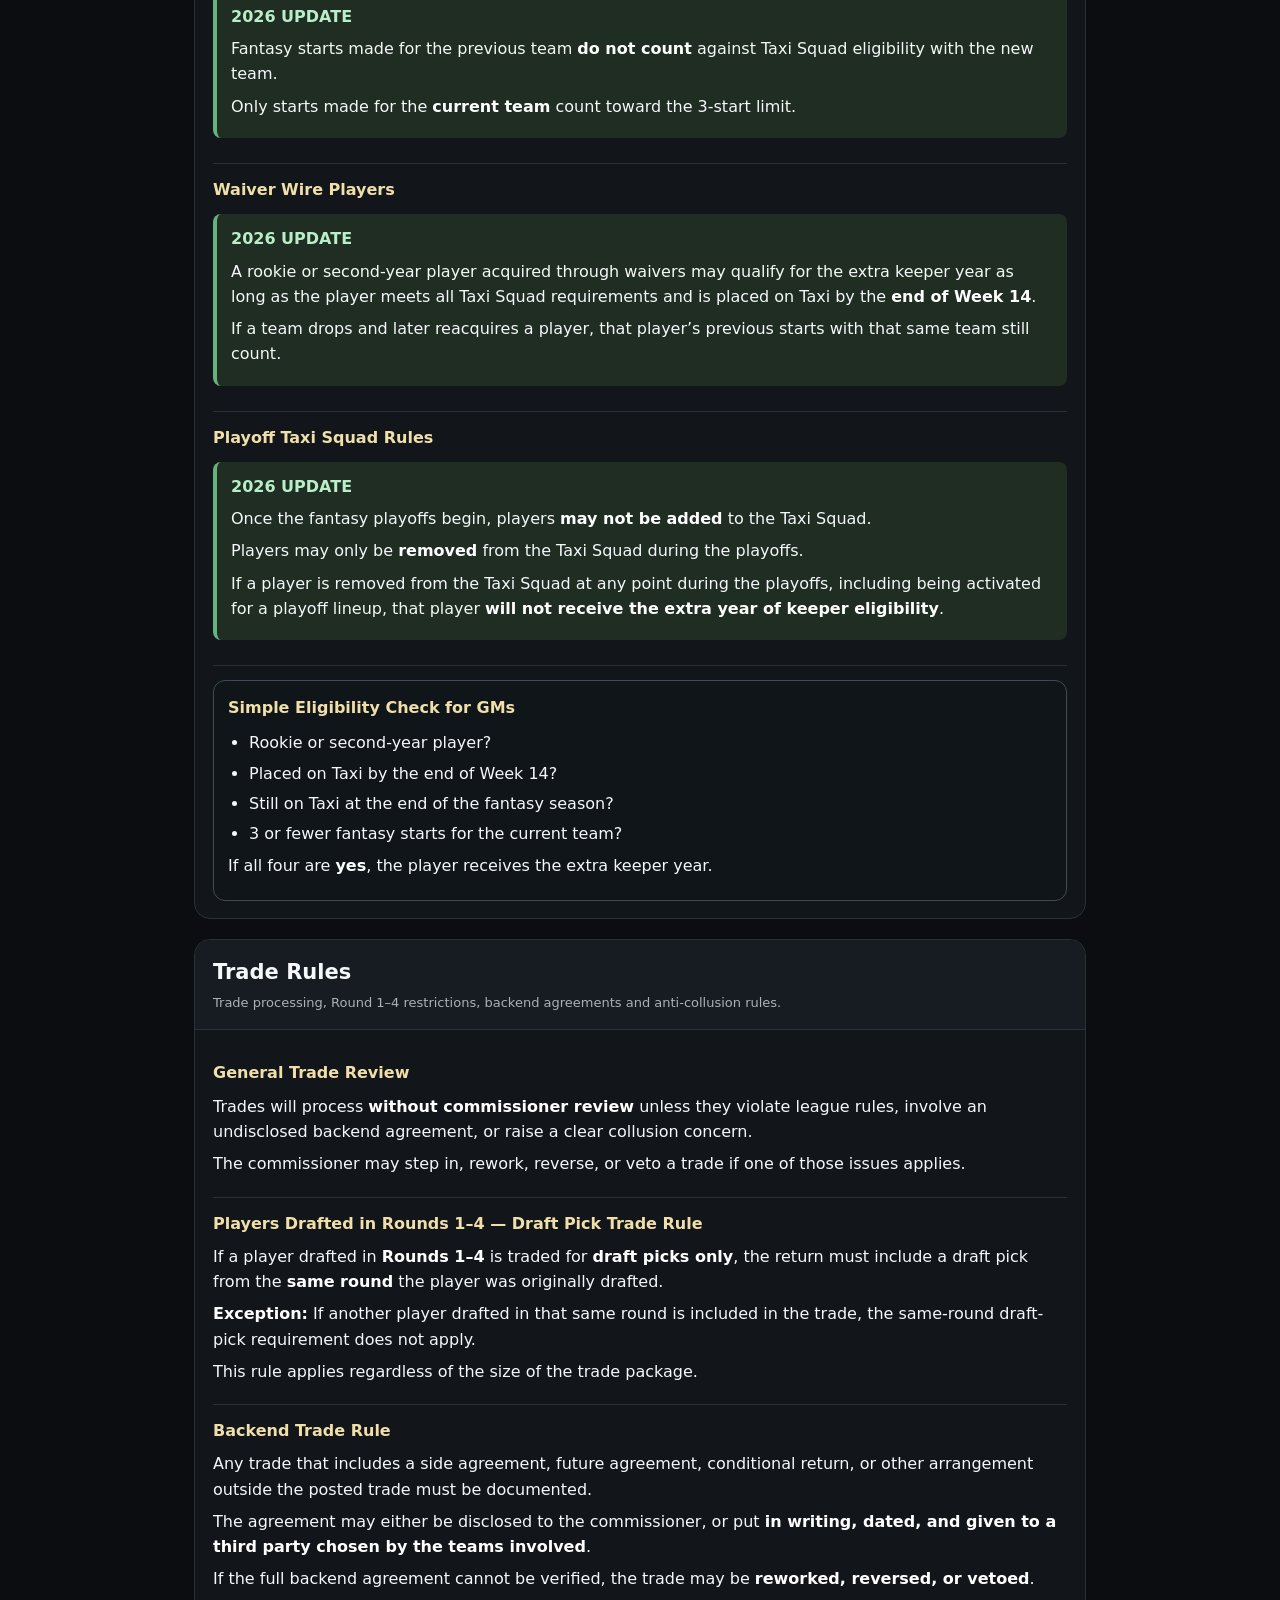
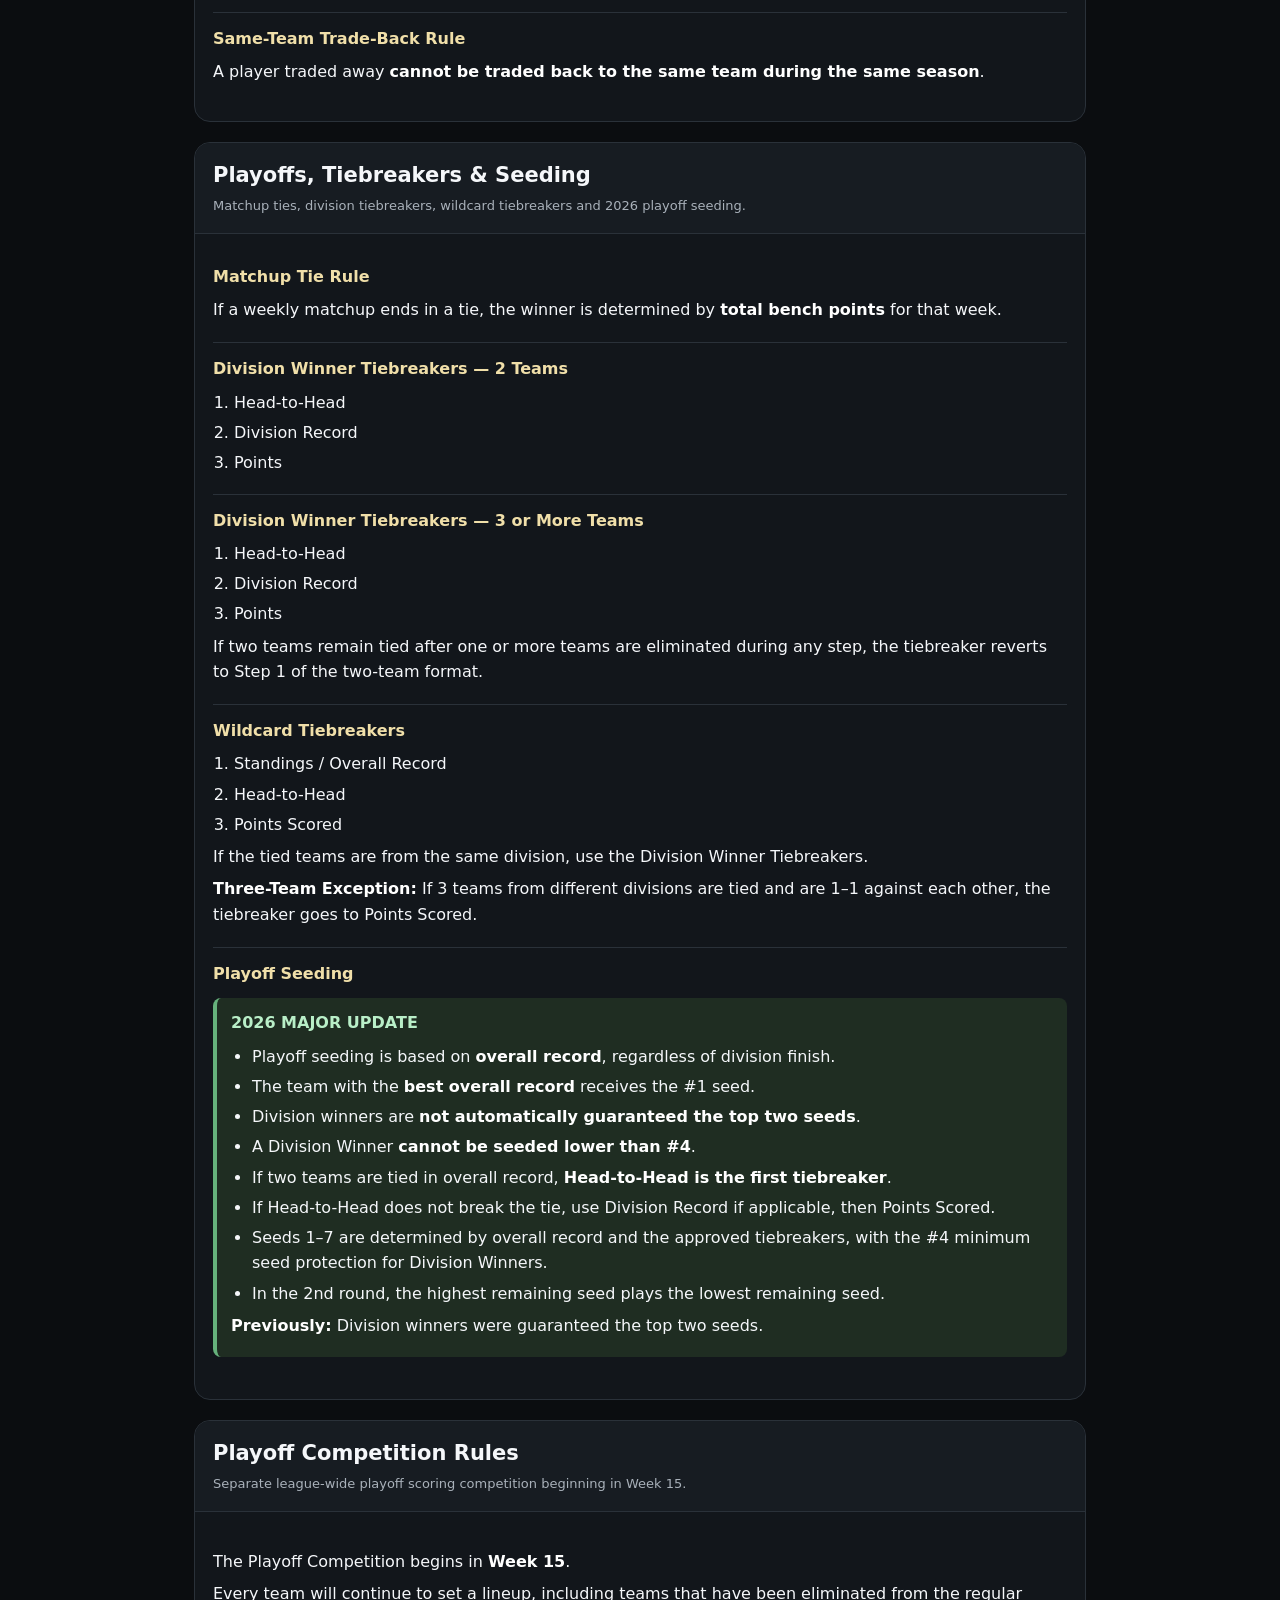
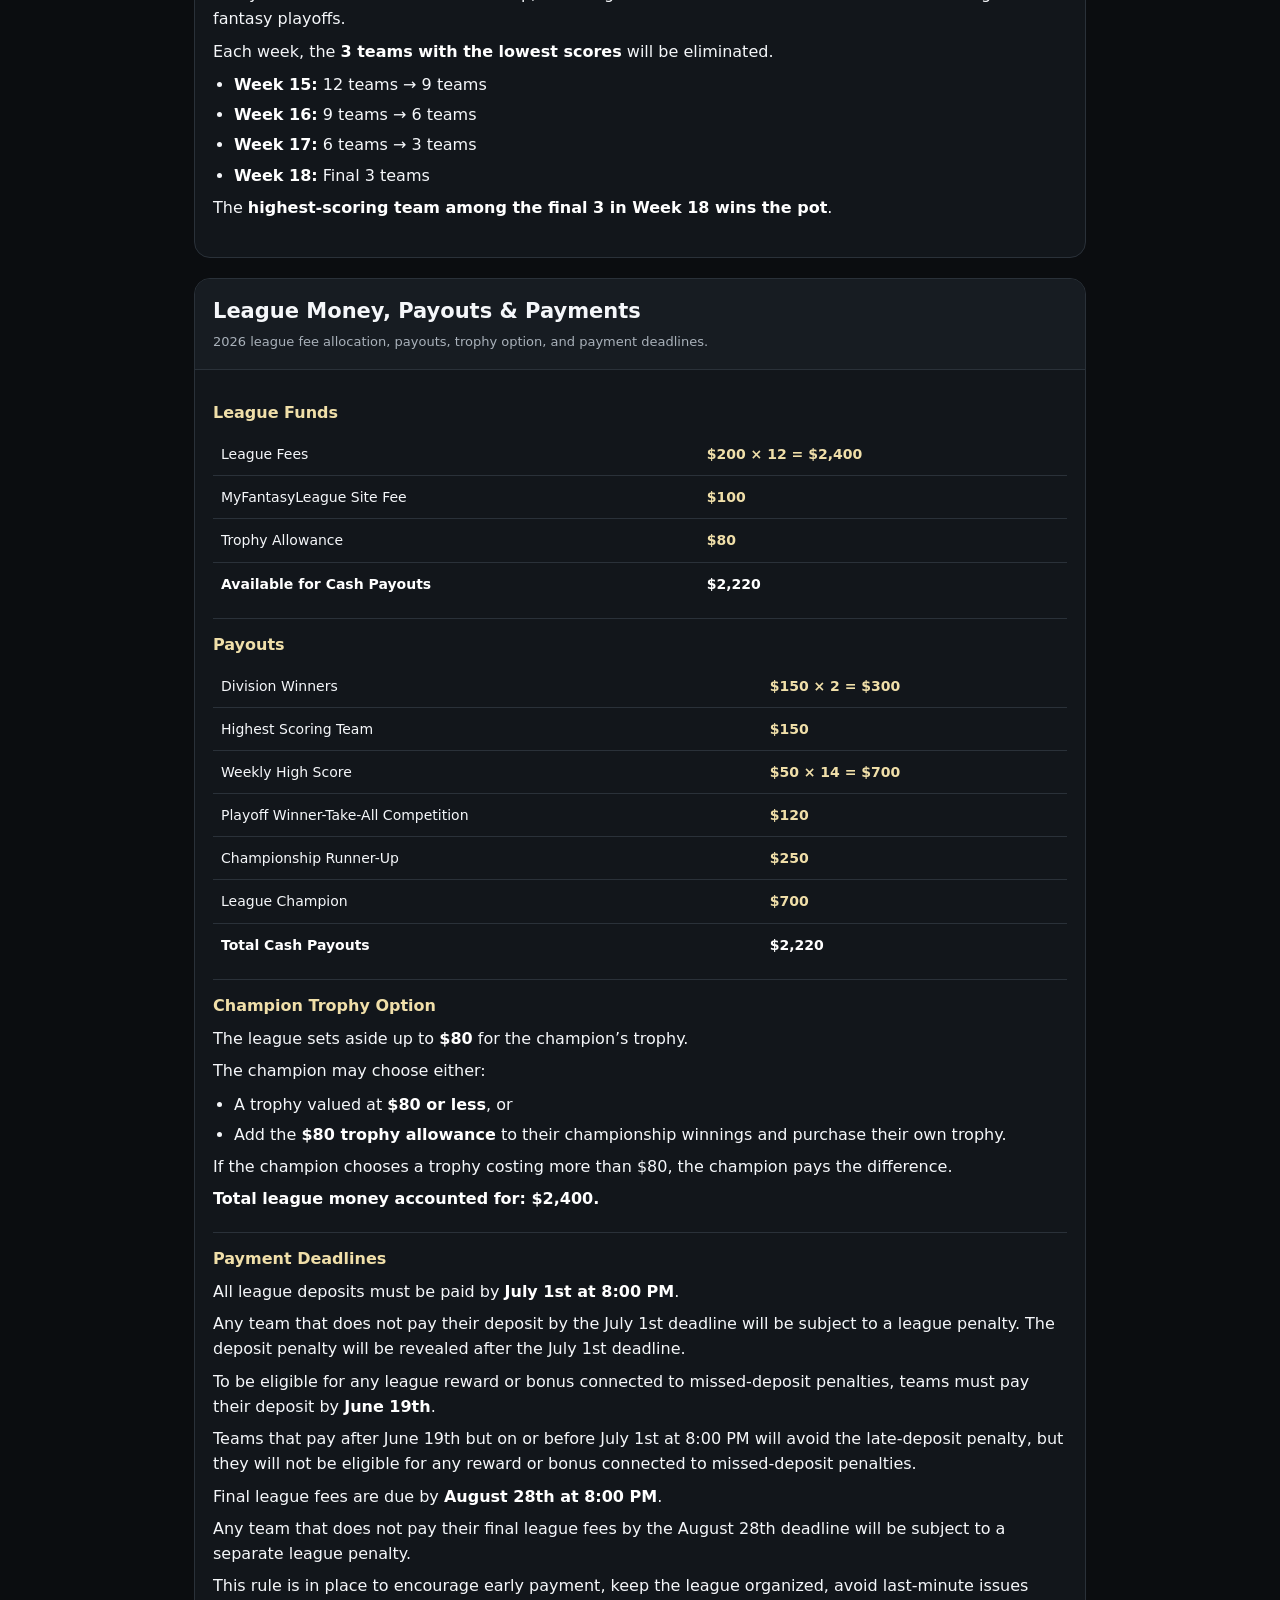
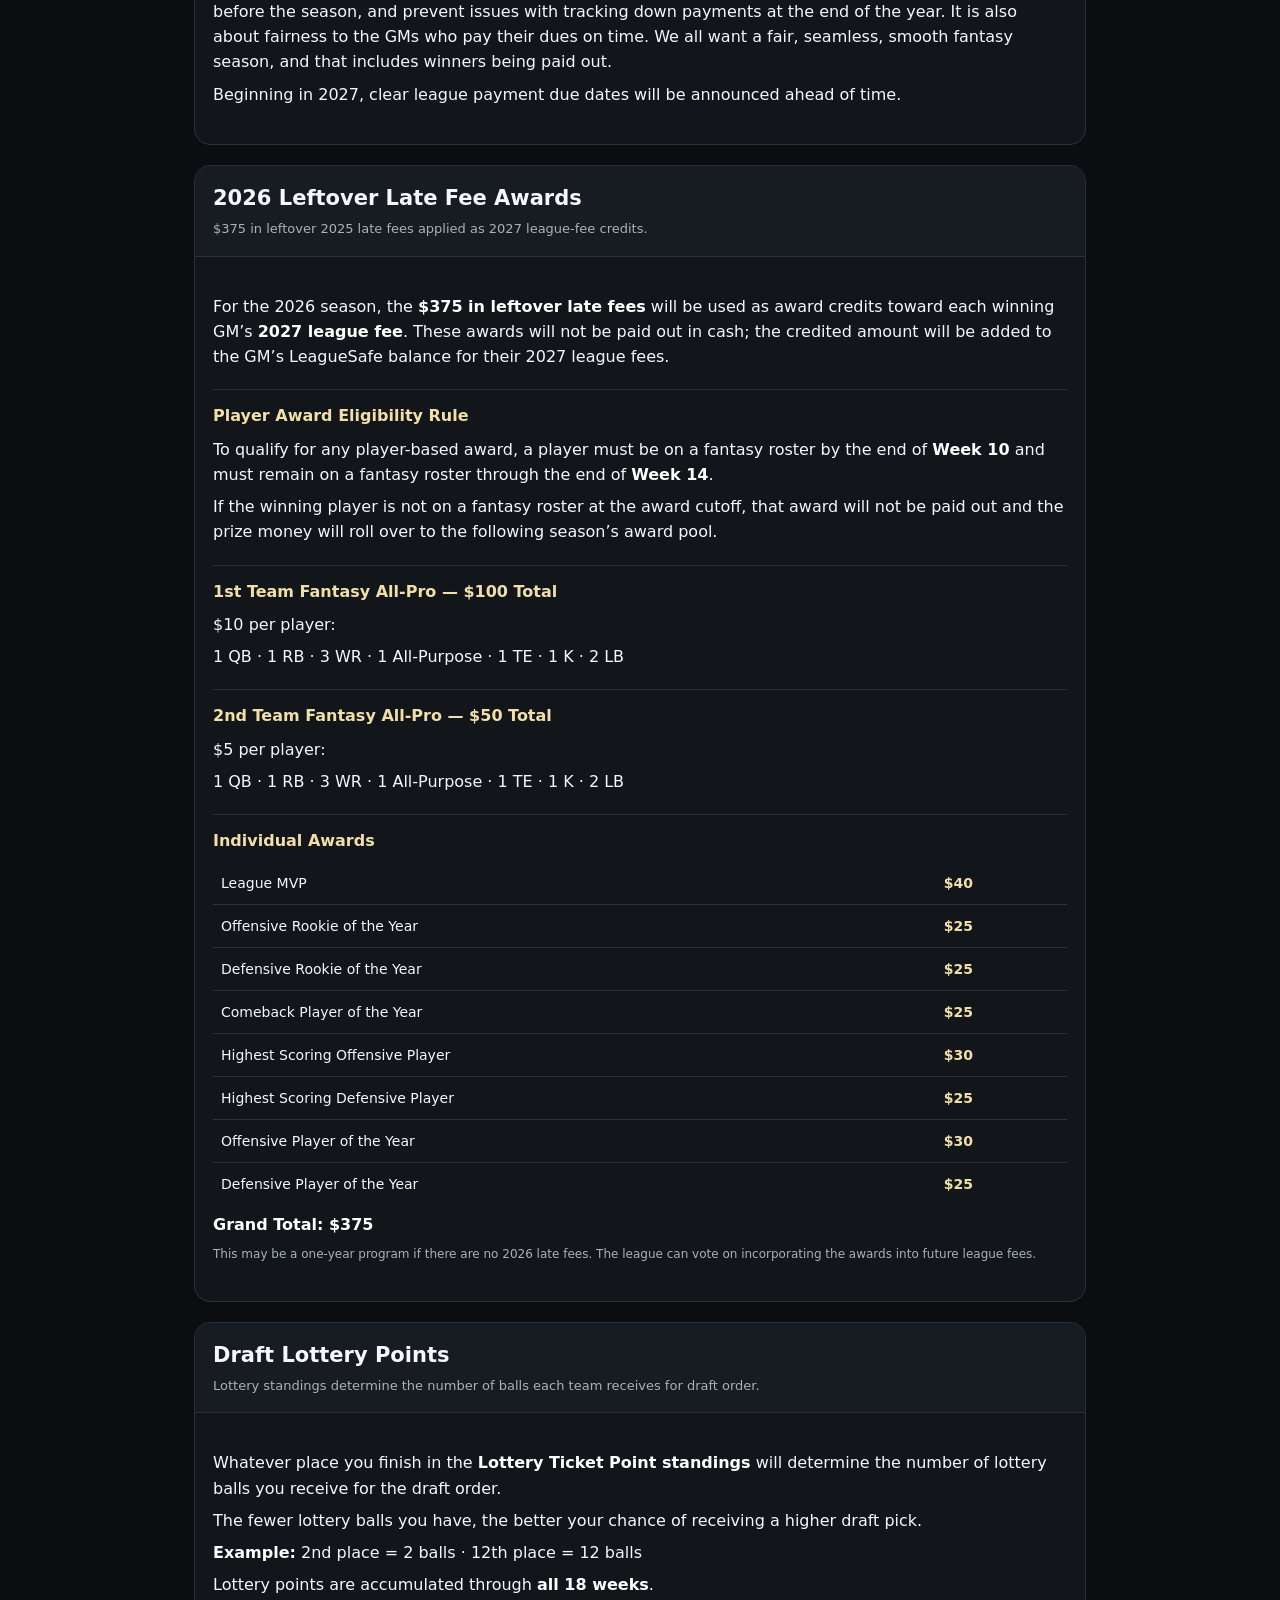
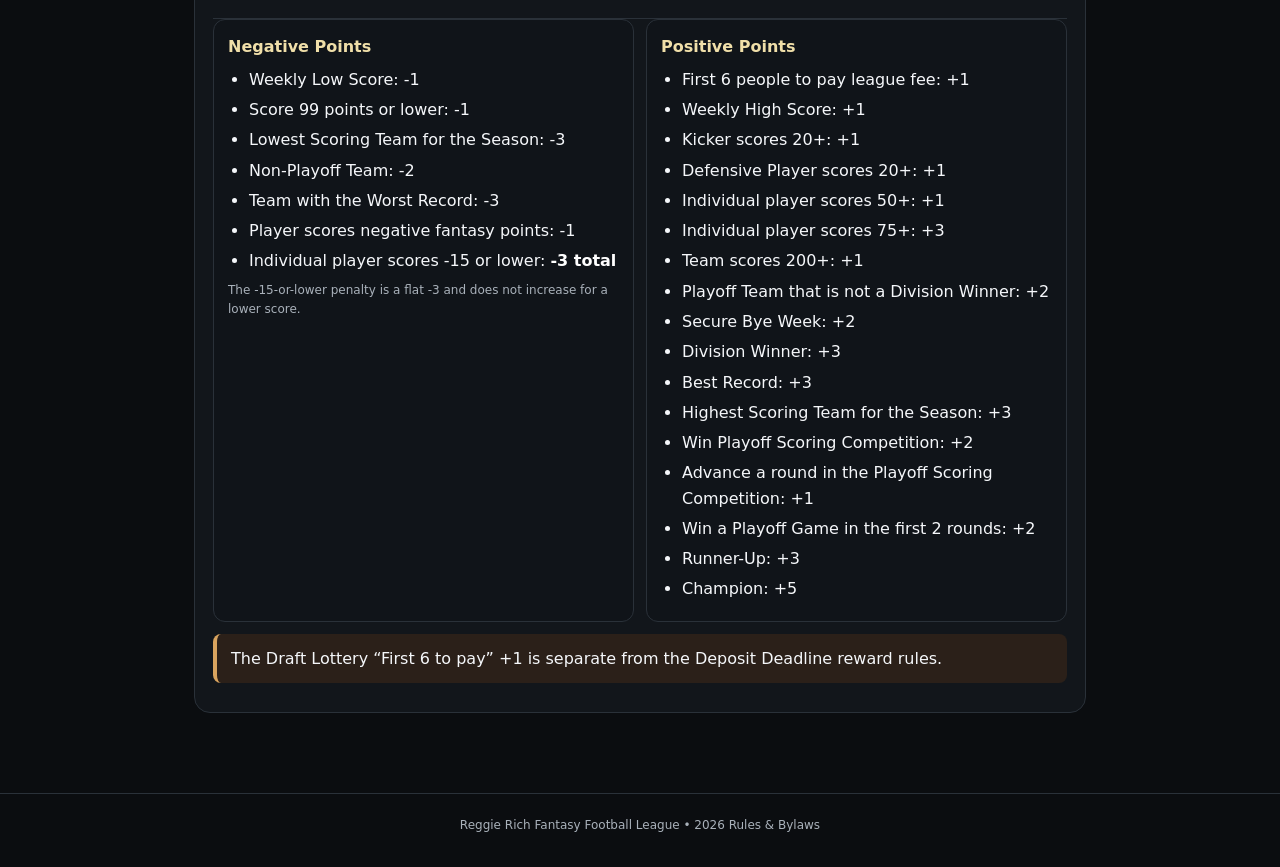
==== commit b80c312b: "Change logo image source in index.html Updated logo image source for the Reggie Rich Fantasy Footbal" ====
--- a/index.html
+++ b/index.html
@@ -1 +1 @@
-<!doctype html><html lang="en"><head><meta charset="utf-8"><meta name="viewport" content="width=device-width,initial-scale=1"><title>Reggie Rich Fantasy Football League — 2026 Rules & Bylaws</title><link rel="stylesheet" href="styles.css?v=7"></head><body><header><div class="logo"><img src="logo.jpg?v=1" alt="Reggie Rich League logo"></div><h1>Reggie Rich Fantasy Football League</h1><p>2026 Official Rules, Bylaws, League Calendar, Scoring, Keeper Rules, Playoffs, Payouts, Draft Lottery, Taxi Squad & Payment Policies</p><span class="badge">2026 Rulebook</span></header><nav><a href="#calendar">Calendar</a><a href="#scoring">Scoring</a><a href="#rosters">Rosters</a><a href="#keepers">Keepers</a><a href="#taxi">Taxi Squad</a><a href="#trades">Trades</a><a href="#playoffs">Playoffs</a><a href="#competition">Playoff Comp</a><a href="#money">Payouts & Payments</a><a href="#awards">Late Fee Awards</a><a href="#lottery">Draft Lottery</a></nav><main id="rules"><p class="loading">Loading official rules…</p></main><footer>Reggie Rich Fantasy Football League • 2026 Rules & Bylaws</footer><script>const files=['06-calendar-scoring.html?v=7','01-rosters-keepers.html?v=7','02-taxi-trades.html?v=7','03-playoffs.html?v=7','04-money-awards.html?v=7','05-lottery-payments.html?v=7'];Promise.all(files.map(f=>fetch(f,{cache:'no-store'}).then(r=>{if(!r.ok)throw new Error(f);return r.text()}))).then(parts=>document.getElementById('rules').innerHTML=parts.join('')).catch(()=>document.getElementById('rules').innerHTML='<section><div class="content"><p>Rules could not be loaded. Please refresh the page.</p></div></section>');</script></body></html>+<!doctype html><html lang="en"><head><meta charset="utf-8"><meta name="viewport" content="width=device-width,initial-scale=1"><title>Reggie Rich Fantasy Football League — 2026 Rules & Bylaws</title><link rel="stylesheet" href="styles.css?v=7"></head><body><header><div class="logo"><img src="reggie-rich-logo.png?v=4" alt="Reggie Rich"></div><h1>Reggie Rich Fantasy Football League</h1><p>2026 Official Rules, Bylaws, League Calendar, Scoring, Keeper Rules, Playoffs, Payouts, Draft Lottery, Taxi Squad & Payment Policies</p><span class="badge">2026 Rulebook</span></header><nav><a href="#calendar">Calendar</a><a href="#scoring">Scoring</a><a href="#rosters">Rosters</a><a href="#keepers">Keepers</a><a href="#taxi">Taxi Squad</a><a href="#trades">Trades</a><a href="#playoffs">Playoffs</a><a href="#competition">Playoff Comp</a><a href="#money">Payouts & Payments</a><a href="#awards">Late Fee Awards</a><a href="#lottery">Draft Lottery</a></nav><main id="rules"><p class="loading">Loading official rules…</p></main><footer>Reggie Rich Fantasy Football League • 2026 Rules & Bylaws</footer><script>const files=['06-calendar-scoring.html?v=7','01-rosters-keepers.html?v=7','02-taxi-trades.html?v=7','03-playoffs.html?v=7','04-money-awards.html?v=7','05-lottery-payments.html?v=7'];Promise.all(files.map(f=>fetch(f,{cache:'no-store'}).then(r=>{if(!r.ok)throw new Error(f);return r.text()}))).then(parts=>document.getElementById('rules').innerHTML=parts.join('')).catch(()=>document.getElementById('rules').innerHTML='<section><div class="content"><p>Rules could not be loaded. Please refresh the page.</p></div></section>');</script></body></html>
--- a/styles.css
+++ b/styles.css
@@ -1 +1 @@
-:root{--bg:#0b0d10;--panel:#12161b;--panel2:#171c22;--text:#f5f7fa;--muted:#a9b1ba;--line:#2a3139;--gold:#d7b35f;--gold-soft:#f0dfa9;--update:#1f2d22;--update-line:#66b27c;--warn:#2b2019;--warn-line:#d9a45f}*{box-sizing:border-box}html{scroll-behavior:smooth}body{margin:0;background:var(--bg);color:var(--text);font-family:Inter,system-ui,-apple-system,BlinkMacSystemFont,"Segoe UI",Arial,sans-serif;line-height:1.58}header{background:#0f1318;border-bottom:1px solid var(--line);padding:38px 18px 28px;text-align:center}.logo{width:64px;height:64px;border-radius:50%;border:2px solid var(--gold);display:grid;place-items:center;margin:0 auto 14px;color:var(--gold);font-weight:900;font-size:22px}h1{margin:0;font-size:clamp(28px,6vw,44px);line-height:1.08}header p{margin:10px auto 0;max-width:760px;color:var(--muted)}.badge{display:inline-block;margin-top:14px;border:1px solid #5a4a22;color:var(--gold-soft);padding:6px 10px;border-radius:999px;font-size:12px}nav{position:sticky;top:0;z-index:30;display:flex;gap:8px;overflow:auto;padding:10px 12px;background:rgba(11,13,16,.96);border-bottom:1px solid var(--line);backdrop-filter:blur(8px);scrollbar-width:none}nav::-webkit-scrollbar{display:none}nav a{text-decoration:none;color:#e7ebef;border:1px solid var(--line);border-radius:999px;padding:8px 11px;font-size:13px;white-space:nowrap}main{max-width:920px;margin:0 auto;padding:22px 14px 60px}section{margin-bottom:20px;border:1px solid var(--line);border-radius:16px;overflow:hidden;background:var(--panel)}.section-head{background:var(--panel2);border-bottom:1px solid var(--line);padding:16px 18px}.section-head h2{margin:0;font-size:21px}.section-head p{margin:4px 0 0;color:var(--muted);font-size:13px}.content{padding:17px 18px}.rule{padding:13px 0;border-bottom:1px solid var(--line)}.rule:last-child{border-bottom:0}h3{margin:0 0 8px;font-size:16px;color:var(--gold-soft)}p{margin:7px 0}ul,ol{margin:8px 0 0;padding-left:21px}li{margin:5px 0}strong{color:#fff}.update{margin:12px 0;padding:12px 14px;background:var(--update);border-left:4px solid var(--update-line);border-radius:8px}.update b{color:#b9efc8}.note{margin:12px 0;padding:12px 14px;background:var(--warn);border-left:4px solid var(--warn-line);border-radius:8px}.quick{margin-top:14px;padding:14px;border:1px solid #3f4b58;border-radius:12px;background:#10151a}.quick h3{margin-bottom:10px}.grid{display:grid;grid-template-columns:repeat(auto-fit,minmax(220px,1fr));gap:12px}.card{padding:14px;border:1px solid var(--line);border-radius:12px;background:#101419}table{width:100%;border-collapse:collapse;font-size:14px}th,td{padding:10px 8px;border-bottom:1px solid var(--line);text-align:left;vertical-align:top}th{color:var(--muted);font-size:12px;text-transform:uppercase;letter-spacing:.04em}tr:last-child td{border-bottom:0}.money{font-weight:800;color:var(--gold-soft)}.small{font-size:12px;color:var(--muted)}footer{border-top:1px solid var(--line);color:var(--muted);text-align:center;padding:22px 14px 32px;font-size:12px}.loading{color:var(--muted);text-align:center;padding:40px}@media(max-width:600px){.content,.section-head{padding-left:14px;padding-right:14px}table{font-size:13px}th,td{padding:8px 6px}}+:root{--bg:#0b0d10;--panel:#12161b;--panel2:#171c22;--text:#f5f7fa;--muted:#a9b1ba;--line:#2a3139;--gold:#d7b35f;--gold-soft:#f0dfa9;--update:#1f2d22;--update-line:#66b27c;--warn:#2b2019;--warn-line:#d9a45f}*{box-sizing:border-box}html{scroll-behavior:smooth}body{margin:0;background:var(--bg);color:var(--text);font-family:Inter,system-ui,-apple-system,BlinkMacSystemFont,"Segoe UI",Arial,sans-serif;line-height:1.58}header{background:#0f1318;border-bottom:1px solid var(--line);padding:38px 18px 28px;text-align:center}.logo{width:72px;height:72px;border-radius:50%;border:2px solid var(--gold);overflow:hidden;margin:0 auto 14px;background:#000}.logo img{width:100%;height:100%;display:block;object-fit:cover}h1{margin:0;font-size:clamp(28px,6vw,44px);line-height:1.08}header p{margin:10px auto 0;max-width:760px;color:var(--muted)}.badge{display:inline-block;margin-top:14px;border:1px solid #5a4a22;color:var(--gold-soft);padding:6px 10px;border-radius:999px;font-size:12px}nav{position:sticky;top:0;z-index:30;display:flex;gap:8px;overflow:auto;padding:10px 12px;background:rgba(11,13,16,.96);border-bottom:1px solid var(--line);backdrop-filter:blur(8px);scrollbar-width:none}nav::-webkit-scrollbar{display:none}nav a{text-decoration:none;color:#e7ebef;border:1px solid var(--line);border-radius:999px;padding:8px 11px;font-size:13px;white-space:nowrap}main{max-width:920px;margin:0 auto;padding:22px 14px 60px}section{margin-bottom:20px;border:1px solid var(--line);border-radius:16px;overflow:hidden;background:var(--panel)}.section-head{background:var(--panel2);border-bottom:1px solid var(--line);padding:16px 18px}.section-head h2{margin:0;font-size:21px}.section-head p{margin:4px 0 0;color:var(--muted);font-size:13px}.content{padding:17px 18px}.rule{padding:13px 0;border-bottom:1px solid var(--line)}.rule:last-child{border-bottom:0}h3{margin:0 0 8px;font-size:16px;color:var(--gold-soft)}p{margin:7px 0}ul,ol{margin:8px 0 0;padding-left:21px}li{margin:5px 0}strong{color:#fff}.update{margin:12px 0;padding:12px 14px;background:var(--update);border-left:4px solid var(--update-line);border-radius:8px}.update b{color:#b9efc8}.note{margin:12px 0;padding:12px 14px;background:var(--warn);border-left:4px solid var(--warn-line);border-radius:8px}.quick{margin-top:14px;padding:14px;border:1px solid #3f4b58;border-radius:12px;background:#10151a}.quick h3{margin-bottom:10px}.grid{display:grid;grid-template-columns:repeat(auto-fit,minmax(220px,1fr));gap:12px}.card{padding:14px;border:1px solid var(--line);border-radius:12px;background:#101419}table{width:100%;border-collapse:collapse;font-size:14px}th,td{padding:10px 8px;border-bottom:1px solid var(--line);text-align:left;vertical-align:top}th{color:var(--muted);font-size:12px;text-transform:uppercase;letter-spacing:.04em}tr:last-child td{border-bottom:0}.money{font-weight:800;color:var(--gold-soft)}.small{font-size:12px;color:var(--muted)}footer{border-top:1px solid var(--line);color:var(--muted);text-align:center;padding:22px 14px 32px;font-size:12px}.loading{color:var(--muted);text-align:center;padding:40px}@media(max-width:600px){.content,.section-head{padding-left:14px;padding-right:14px}table{font-size:13px}th,td{padding:8px 6px}}
